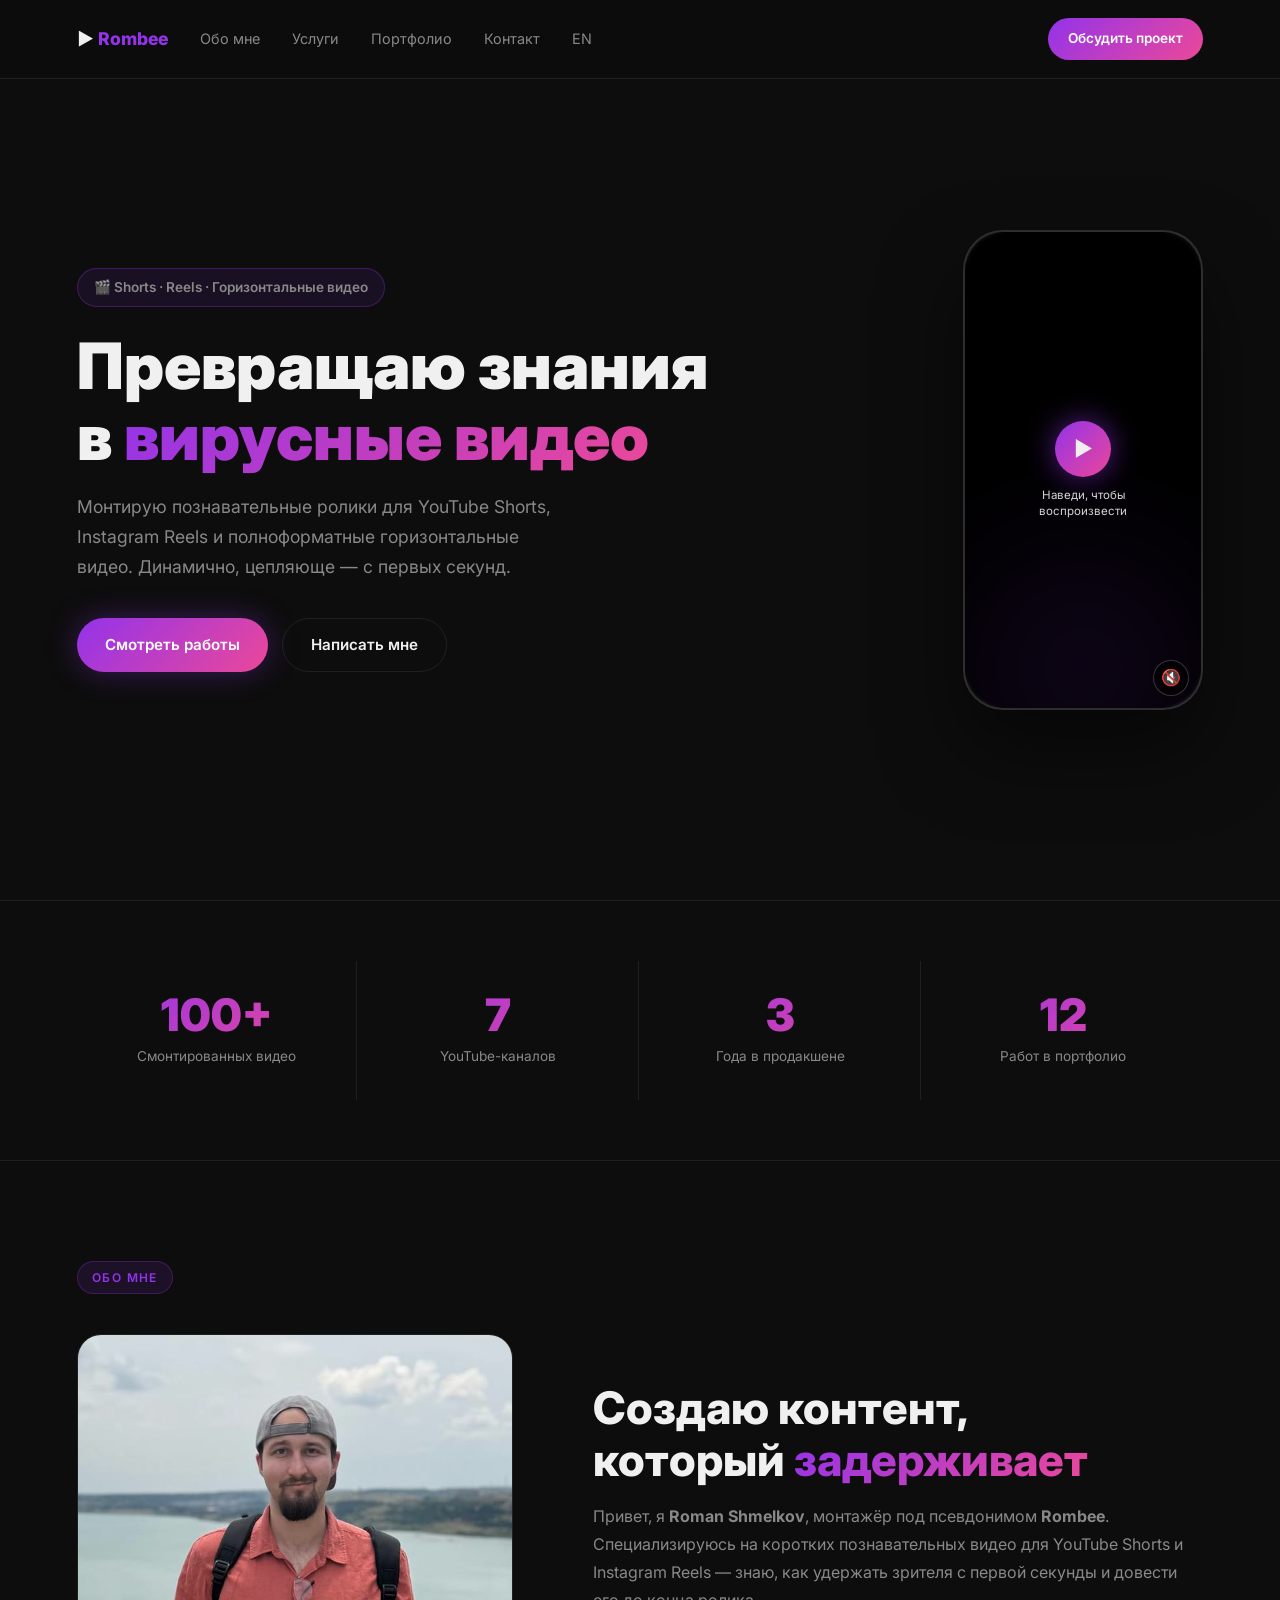
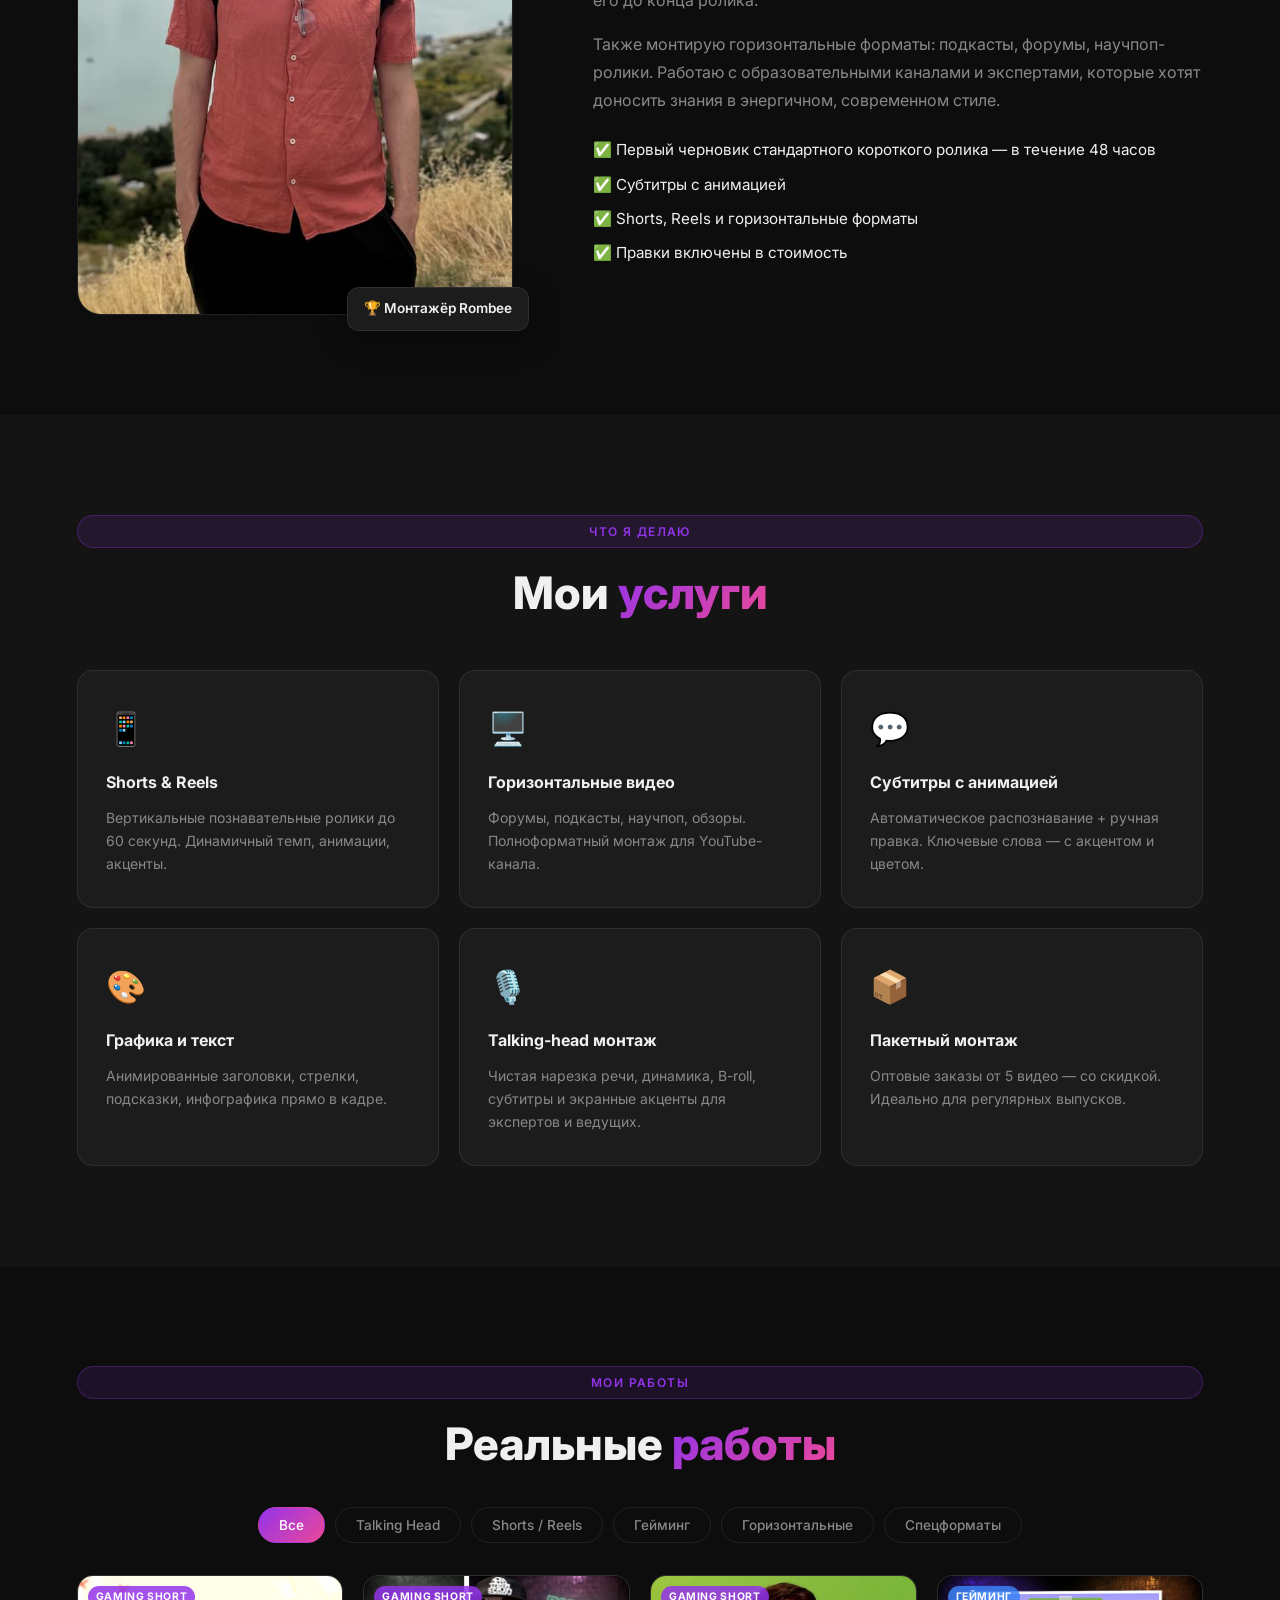
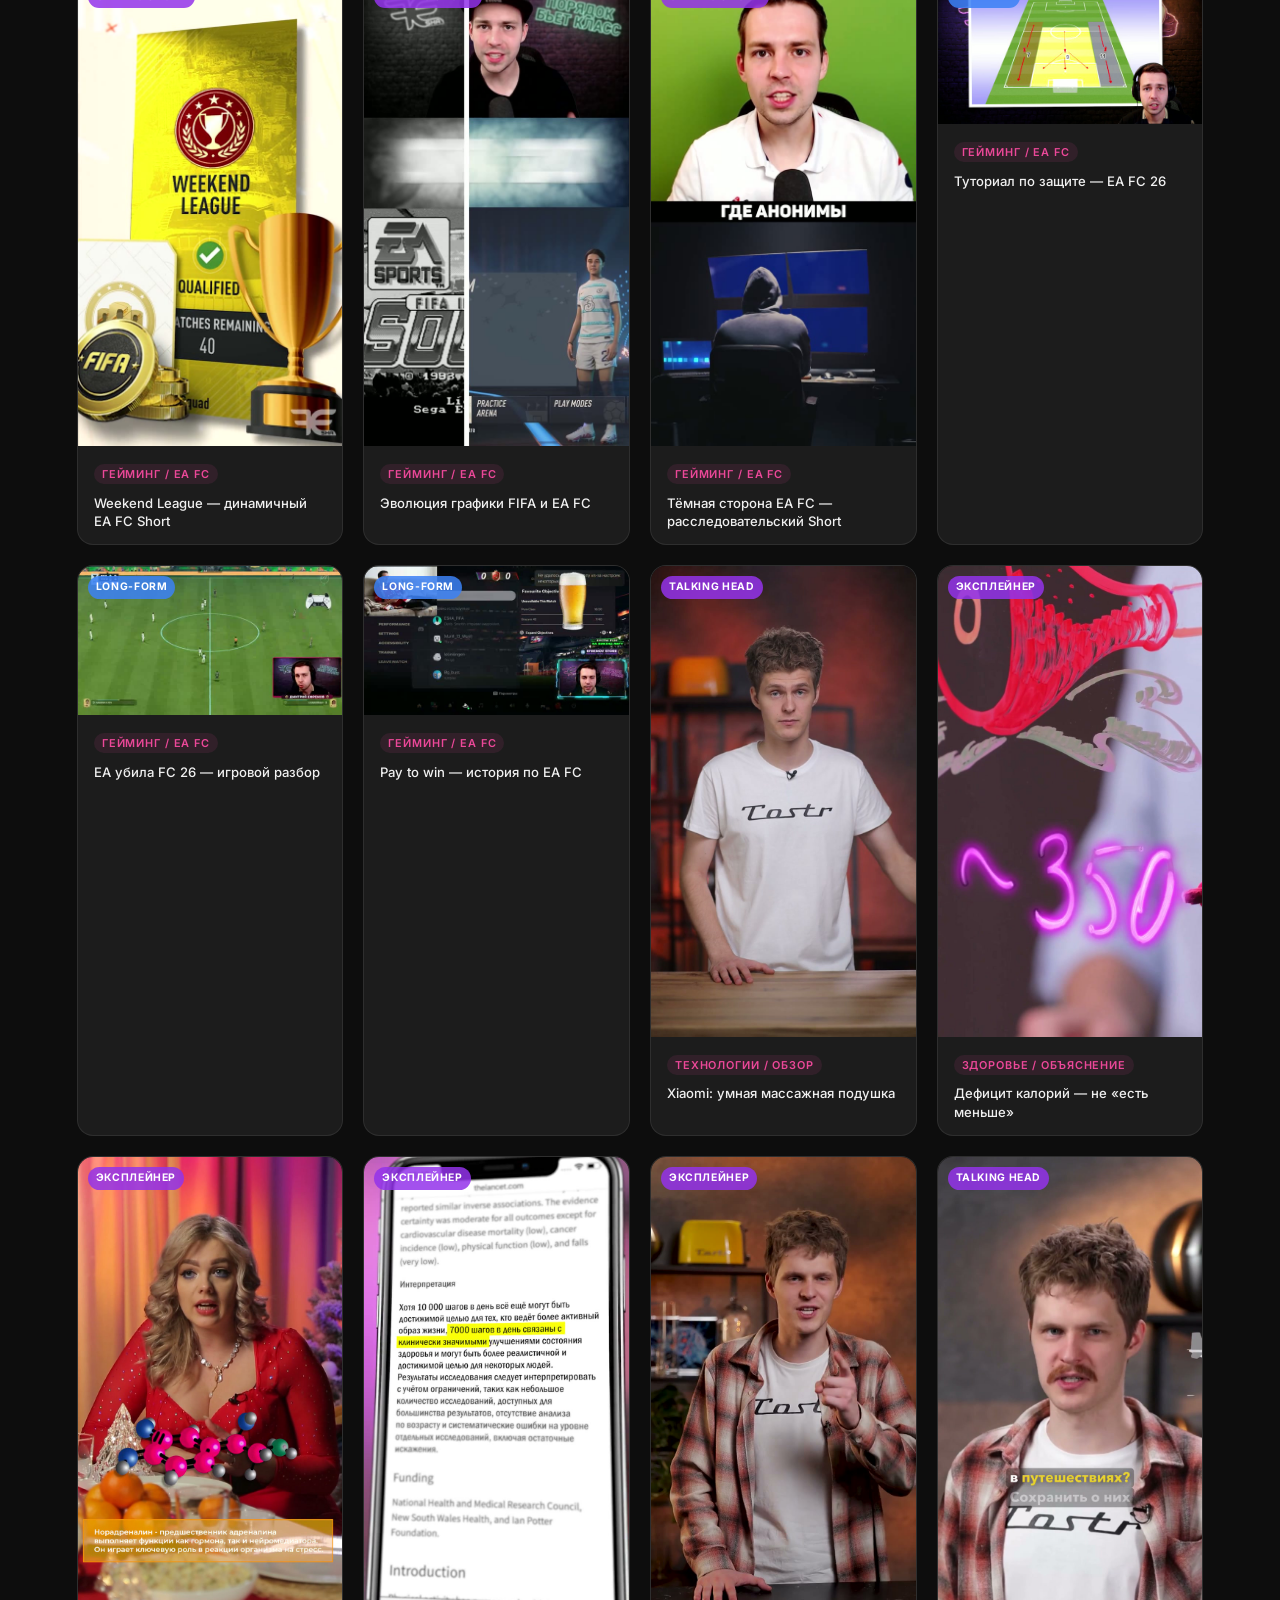
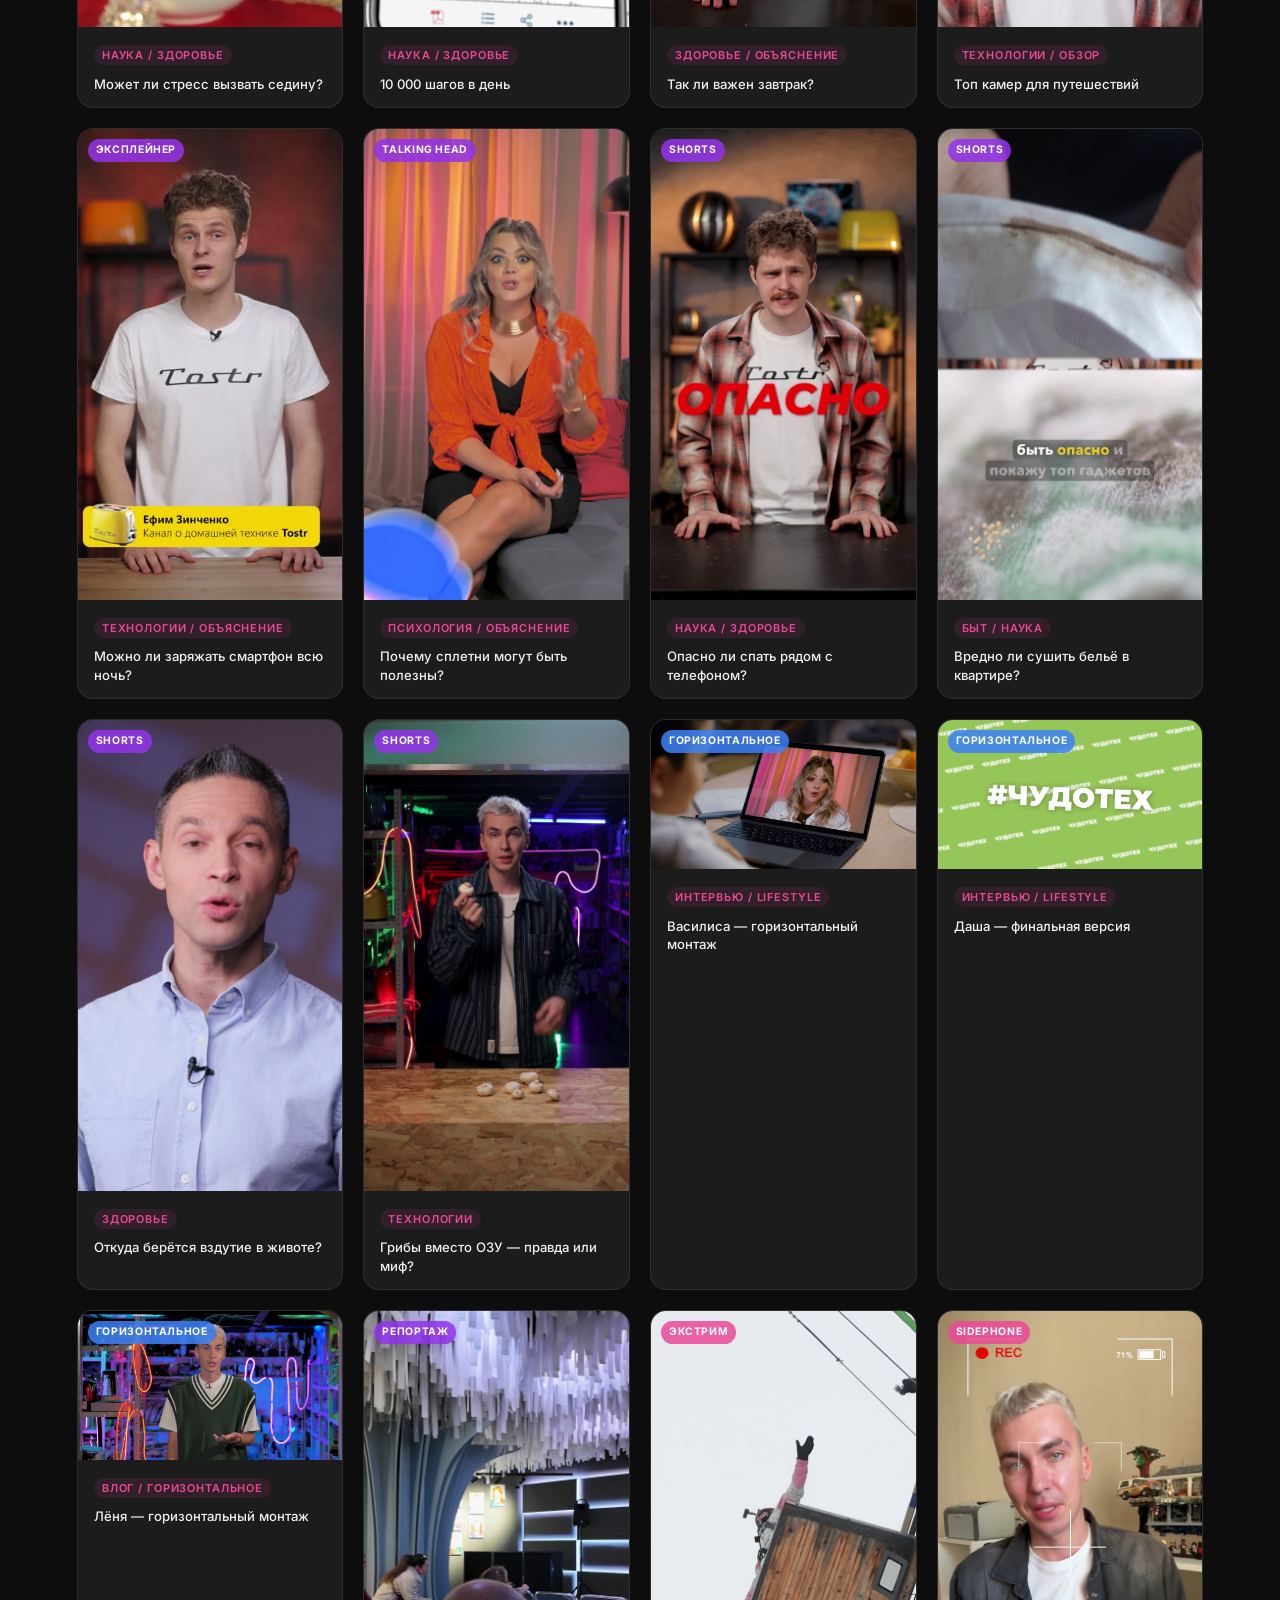
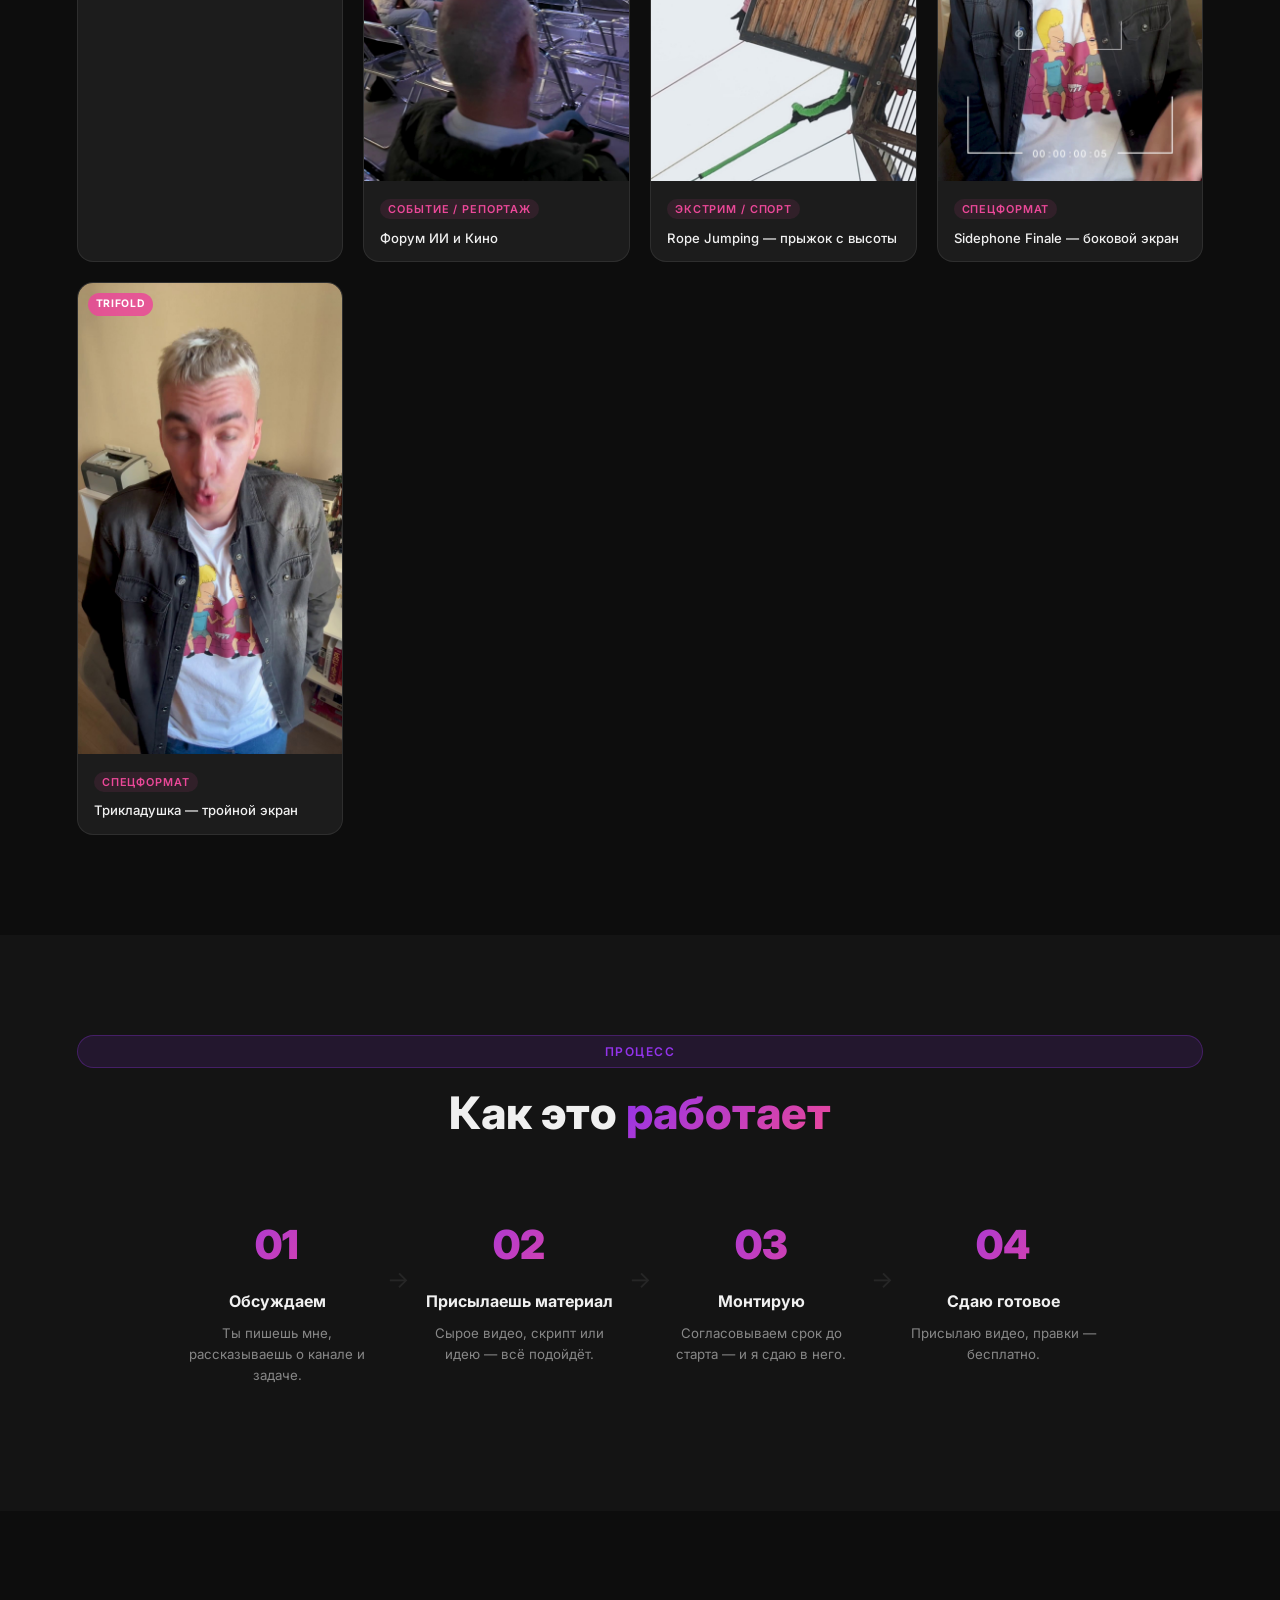
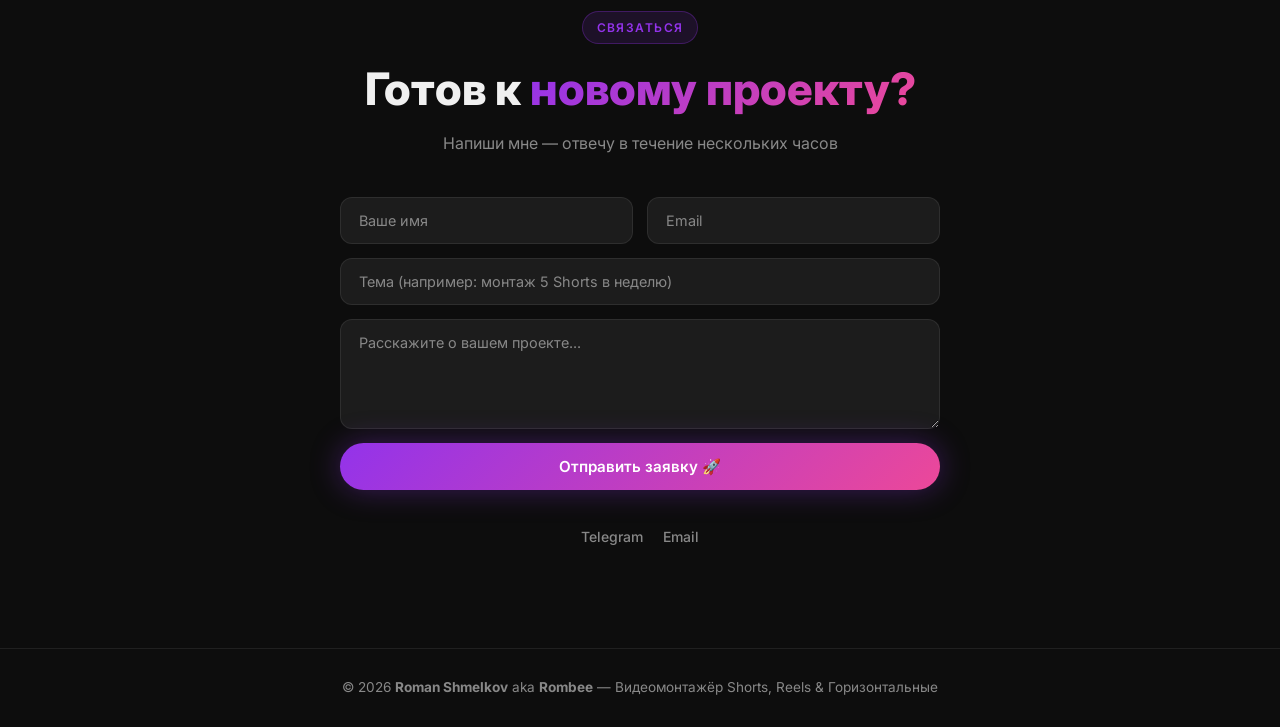
==== index.html @ 60fb90aa "Add two vertical talking-head samples: 10k steps and breakfast Co-Authored-By: Claude Opus 5 (1M con" ====
<!DOCTYPE html>
<html lang="ru">
<head>
  <meta charset="UTF-8" />
  <meta name="viewport" content="width=device-width, initial-scale=1.0" />
  <title>Rombee — Видеомонтаж Shorts, Reels & Горизонтальные</title>
  <link rel="stylesheet" href="style.css" />
  <link rel="preconnect" href="https://fonts.googleapis.com" />
  <link href="https://fonts.googleapis.com/css2?family=Inter:wght@300;400;500;600;700;800;900&display=swap" rel="stylesheet" />
</head>
<body>

  <!-- НАВИГАЦИЯ -->
  <nav class="nav">
    <div class="nav__logo">▶ <span>Rombee</span></div>
    <ul class="nav__links">
      <li><a href="#about">Обо мне</a></li>
      <li><a href="#services">Услуги</a></li>
      <li><a href="#portfolio">Портфолио</a></li>
      <li><a href="#contact">Контакт</a></li>
      <li><a href="en/">EN</a></li>
    </ul>
    <a href="#contact" class="btn btn--small">Обсудить проект</a>
    <button class="nav__burger" id="burger">☰</button>
  </nav>

  <!-- МОБИЛЬНОЕ МЕНЮ -->
  <div class="mobile-menu" id="mobileMenu">
    <button class="mobile-menu__close" id="menuClose">✕</button>
    <a href="#about" class="mobile-link">Обо мне</a>
    <a href="#services" class="mobile-link">Услуги</a>
    <a href="#portfolio" class="mobile-link">Портфолио</a>
    <a href="#contact" class="mobile-link">Контакт</a>
    <a href="en/" class="mobile-link">English version</a>
  </div>

  <!-- HERO -->
  <section class="hero" id="home">
    <div class="hero__content">
      <div class="hero__badge">🎬 Shorts · Reels · Горизонтальные видео</div>
      <h1 class="hero__title">
        Превращаю знания<br />
        в <span class="gradient-text">вирусные видео</span>
      </h1>
      <p class="hero__subtitle">
        Монтирую познавательные ролики для YouTube Shorts, Instagram Reels
        и полноформатные горизонтальные видео. Динамично, цепляюще — с первых секунд.
      </p>
      <div class="hero__buttons">
        <a href="#portfolio" class="btn btn--primary">Смотреть работы</a>
        <a href="#contact" class="btn btn--outline">Написать мне</a>
      </div>
    </div>

    <div class="hero__visual">
      <div class="phone-frame">
        <div class="phone-screen phone-screen--video">
          <video
            id="heroVideo"
            src="videos/hero.mp4"
            muted
            loop
            playsinline
            preload="metadata"
          ></video>
          <div class="video-hint" id="videoHint">
            <span>▶</span>
            <p>Наведи, чтобы<br/>воспроизвести</p>
          </div>
          <button class="sound-btn" id="soundBtn" title="Включить звук">🔇</button>
        </div>
        <div class="phone-glow"></div>
      </div>
    </div>
  </section>

  <!-- СТАТИСТИКА -->
  <section class="stats">
    <div class="stats__grid">
      <div class="stat-card fade-in">
        <div class="stat-card__number" data-target="100" data-suffix="+">0</div>
        <div class="stat-card__label">Смонтированных видео</div>
      </div>
      <div class="stat-card fade-in">
        <div class="stat-card__number" data-target="7" data-suffix="">0</div>
        <div class="stat-card__label">YouTube-каналов</div>
      </div>
      <div class="stat-card fade-in">
        <div class="stat-card__number" data-target="3" data-suffix="">0</div>
        <div class="stat-card__label">Года в продакшене</div>
      </div>
      <div class="stat-card fade-in">
        <div class="stat-card__number" data-target="12" data-suffix="">0</div>
        <div class="stat-card__label">Работ в портфолио</div>
      </div>
    </div>
  </section>

  <!-- ОБО МНЕ -->
  <section class="about" id="about">
    <div class="section__tag">Обо мне</div>
    <div class="about__grid">
      <div class="about__image-wrap fade-in">
        <img class="about__photo" src="images/roman.jpg" alt="Roman Shmelkov — Rombee" />
        <div class="about__badge-float">🏆 Монтажёр Rombee</div>
      </div>
      <div class="about__text fade-in">
        <h2 class="section__title">Создаю контент,<br />который <span class="gradient-text">задерживает</span></h2>
        <p>
          Привет, я <strong>Roman Shmelkov</strong>, монтажёр под псевдонимом <strong>Rombee</strong>.
          Специализируюсь на коротких познавательных видео для YouTube Shorts и Instagram Reels —
          знаю, как удержать зрителя с первой секунды и довести его до конца ролика.
        </p>
        <p>
          Также монтирую горизонтальные форматы: подкасты, форумы, научпоп-ролики.
          Работаю с образовательными каналами и экспертами, которые хотят доносить знания
          в энергичном, современном стиле.
        </p>
        <ul class="about__list">
          <li>✅ Первый черновик стандартного короткого ролика — в течение 48 часов</li>
          <li>✅ Субтитры с анимацией</li>
          <li>✅ Shorts, Reels и горизонтальные форматы</li>
          <li>✅ Правки включены в стоимость</li>
        </ul>
      </div>
    </div>
  </section>

  <!-- УСЛУГИ -->
  <section class="services" id="services">
    <div class="section__tag">Что я делаю</div>
    <h2 class="section__title text-center">Мои <span class="gradient-text">услуги</span></h2>
    <div class="services__grid">

      <div class="service-card fade-in">
        <div class="service-card__icon">📱</div>
        <h3>Shorts & Reels</h3>
        <p>Вертикальные познавательные ролики до 60 секунд. Динамичный темп, анимации, акценты.</p>
      </div>

      <div class="service-card fade-in">
        <div class="service-card__icon">🖥️</div>
        <h3>Горизонтальные видео</h3>
        <p>Форумы, подкасты, научпоп, обзоры. Полноформатный монтаж для YouTube-канала.</p>
      </div>

      <div class="service-card fade-in">
        <div class="service-card__icon">💬</div>
        <h3>Субтитры с анимацией</h3>
        <p>Автоматическое распознавание + ручная правка. Ключевые слова — с акцентом и цветом.</p>
      </div>

      <div class="service-card fade-in">
        <div class="service-card__icon">🎨</div>
        <h3>Графика и текст</h3>
        <p>Анимированные заголовки, стрелки, подсказки, инфографика прямо в кадре.</p>
      </div>

      <div class="service-card fade-in">
        <div class="service-card__icon">🎙️</div>
        <h3>Talking-head монтаж</h3>
        <p>Чистая нарезка речи, динамика, B-roll, субтитры и экранные акценты для экспертов и ведущих.</p>
      </div>

      <div class="service-card fade-in">
        <div class="service-card__icon">📦</div>
        <h3>Пакетный монтаж</h3>
        <p>Оптовые заказы от 5 видео — со скидкой. Идеально для регулярных выпусков.</p>
      </div>

    </div>
  </section>

  <!-- ПОРТФОЛИО -->
  <section class="portfolio" id="portfolio">
    <div class="section__tag">Мои работы</div>
    <h2 class="section__title text-center">Реальные <span class="gradient-text">работы</span></h2>

    <div class="portfolio__tabs">
      <button class="tab-btn active" data-filter="all">Все</button>
      <button class="tab-btn" data-filter="talking-head">Talking Head</button>
      <button class="tab-btn" data-filter="shorts">Shorts / Reels</button>
      <button class="tab-btn" data-filter="gaming">Гейминг</button>
      <button class="tab-btn" data-filter="horizontal">Горизонтальные</button>
      <button class="tab-btn" data-filter="special">Спецформаты</button>
    </div>

    <div class="portfolio__grid" id="portfolioGrid">

      <div class="portfolio-card fade-in" data-type="shorts gaming talking-head" data-video="videos/eafc_weekend_league.mp4">
        <div class="portfolio-card__thumb">
          <img src="thumbnails/thumb_eafc_weekend_league.jpg" alt="Weekend League в EA FC" />
          <div class="portfolio-card__overlay">
            <span class="overlay-play">▶</span>
          </div>
          <span class="card-format card-format--vertical">Gaming Short</span>
        </div>
        <div class="portfolio-card__info">
          <span class="portfolio-card__tag">Гейминг / EA FC</span>
          <p>Weekend League — динамичный EA FC Short</p>
        </div>
      </div>

      <div class="portfolio-card fade-in" data-type="shorts gaming talking-head" data-video="videos/eafc_graphics_evolution.mp4">
        <div class="portfolio-card__thumb">
          <img src="thumbnails/thumb_eafc_graphics_evolution.jpg" alt="Эволюция графики FIFA и EA FC" />
          <div class="portfolio-card__overlay">
            <span class="overlay-play">▶</span>
          </div>
          <span class="card-format card-format--vertical">Gaming Short</span>
        </div>
        <div class="portfolio-card__info">
          <span class="portfolio-card__tag">Гейминг / EA FC</span>
          <p>Эволюция графики FIFA и EA FC</p>
        </div>
      </div>

      <div class="portfolio-card fade-in" data-type="shorts gaming talking-head" data-video="videos/eafc_dark_truth.mp4">
        <div class="portfolio-card__thumb">
          <img src="thumbnails/thumb_eafc_dark_truth.jpg" alt="Тёмная сторона рынка EA FC" />
          <div class="portfolio-card__overlay">
            <span class="overlay-play">▶</span>
          </div>
          <span class="card-format card-format--vertical">Gaming Short</span>
        </div>
        <div class="portfolio-card__info">
          <span class="portfolio-card__tag">Гейминг / EA FC</span>
          <p>Тёмная сторона EA FC — расследовательский Short</p>
        </div>
      </div>

      <div class="portfolio-card fade-in" data-type="horizontal gaming talking-head" data-video="videos/eafc_tutorial.mp4">
        <div class="portfolio-card__thumb portfolio-card__thumb--wide">
          <img src="thumbnails/thumb_eafc_tutorial.jpg" alt="Туториал по защите EA FC 26" />
          <div class="portfolio-card__overlay">
            <span class="overlay-play">▶</span>
          </div>
          <span class="card-format card-format--horizontal">Гейминг</span>
        </div>
        <div class="portfolio-card__info">
          <span class="portfolio-card__tag">Гейминг / EA FC</span>
          <p>Туториал по защите — EA FC 26</p>
        </div>
      </div>

      <div class="portfolio-card fade-in" data-type="horizontal gaming talking-head" data-video="videos/eafc_fc26_killed.mp4">
        <div class="portfolio-card__thumb portfolio-card__thumb--wide">
          <img src="thumbnails/thumb_eafc_fc26_killed.jpg" alt="EA убила FC 26 — горизонтальное игровое видео" />
          <div class="portfolio-card__overlay">
            <span class="overlay-play">▶</span>
          </div>
          <span class="card-format card-format--horizontal">Long-form</span>
        </div>
        <div class="portfolio-card__info">
          <span class="portfolio-card__tag">Гейминг / EA FC</span>
          <p>EA убила FC 26 — игровой разбор</p>
        </div>
      </div>

      <div class="portfolio-card fade-in" data-type="horizontal gaming talking-head" data-video="videos/eafc_pay_to_win.mp4">
        <div class="portfolio-card__thumb portfolio-card__thumb--wide">
          <img src="thumbnails/thumb_eafc_pay_to_win.jpg" alt="Pay to win — горизонтальное видео по EA FC" />
          <div class="portfolio-card__overlay">
            <span class="overlay-play">▶</span>
          </div>
          <span class="card-format card-format--horizontal">Long-form</span>
        </div>
        <div class="portfolio-card__info">
          <span class="portfolio-card__tag">Гейминг / EA FC</span>
          <p>Pay to win — история по EA FC</p>
        </div>
      </div>

      <div class="portfolio-card fade-in" data-type="shorts talking-head" data-video="videos/xiaomi_massage_pillow.mp4">
        <div class="portfolio-card__thumb">
          <img src="thumbnails/thumb_xiaomi_massage_pillow.jpg" alt="Умная массажная подушка Xiaomi" />
          <div class="portfolio-card__overlay">
            <span class="overlay-play">▶</span>
          </div>
          <span class="card-format card-format--vertical">Talking Head</span>
        </div>
        <div class="portfolio-card__info">
          <span class="portfolio-card__tag">Технологии / Обзор</span>
          <p>Xiaomi: умная массажная подушка</p>
        </div>
      </div>

      <div class="portfolio-card fade-in" data-type="shorts talking-head" data-video="videos/calorie_deficit_explainer.mp4">
        <div class="portfolio-card__thumb">
          <img src="thumbnails/thumb_calorie_deficit_explainer.jpg" alt="Дефицит калорий — не есть меньше" />
          <div class="portfolio-card__overlay">
            <span class="overlay-play">▶</span>
          </div>
          <span class="card-format card-format--vertical">Эксплейнер</span>
        </div>
        <div class="portfolio-card__info">
          <span class="portfolio-card__tag">Здоровье / Объяснение</span>
          <p>Дефицит калорий — не «есть меньше»</p>
        </div>
      </div>

      <div class="portfolio-card fade-in" data-type="shorts talking-head" data-video="videos/stress_hair_explainer.mp4">
        <div class="portfolio-card__thumb">
          <img src="thumbnails/thumb_stress_hair_explainer.jpg" alt="Может ли стресс вызвать седину" />
          <div class="portfolio-card__overlay">
            <span class="overlay-play">▶</span>
          </div>
          <span class="card-format card-format--vertical">Эксплейнер</span>
        </div>
        <div class="portfolio-card__info">
          <span class="portfolio-card__tag">Наука / Здоровье</span>
          <p>Может ли стресс вызвать седину?</p>
        </div>
      </div>

            <div class="portfolio-card fade-in" data-type="shorts talking-head" data-video="videos/steps_10k.mp4">
        <div class="portfolio-card__thumb">
          <img src="thumbnails/thumb_steps_10k.jpg" alt="10 000 шагов в день" />
          <div class="portfolio-card__overlay">
            <span class="overlay-play">▶</span>
          </div>
          <span class="card-format card-format--vertical">Эксплейнер</span>
        </div>
        <div class="portfolio-card__info">
          <span class="portfolio-card__tag">Наука / Здоровье</span>
          <p>10 000 шагов в день</p>
        </div>
      </div>

      <div class="portfolio-card fade-in" data-type="shorts talking-head" data-video="videos/breakfast_matters.mp4">
        <div class="portfolio-card__thumb">
          <img src="thumbnails/thumb_breakfast_matters.jpg" alt="Так ли важен завтрак" />
          <div class="portfolio-card__overlay">
            <span class="overlay-play">▶</span>
          </div>
          <span class="card-format card-format--vertical">Эксплейнер</span>
        </div>
        <div class="portfolio-card__info">
          <span class="portfolio-card__tag">Здоровье / Объяснение</span>
          <p>Так ли важен завтрак?</p>
        </div>
      </div>

      <div class="portfolio-card fade-in" data-type="shorts talking-head" data-video="videos/top_cameras.mp4">
        <div class="portfolio-card__thumb">
          <img src="thumbnails/thumb_top_cameras.jpg" alt="Топ камер для путешествий" />
          <div class="portfolio-card__overlay">
            <span class="overlay-play">▶</span>
          </div>
          <span class="card-format card-format--vertical">Talking Head</span>
        </div>
        <div class="portfolio-card__info">
          <span class="portfolio-card__tag">Технологии / Обзор</span>
          <p>Топ камер для путешествий</p>
        </div>
      </div>

      <div class="portfolio-card fade-in" data-type="shorts talking-head" data-video="videos/phone_overnight_charging.mp4">
        <div class="portfolio-card__thumb">
          <img src="thumbnails/thumb_phone_overnight_charging.jpg" alt="Можно ли заряжать смартфон всю ночь" />
          <div class="portfolio-card__overlay">
            <span class="overlay-play">▶</span>
          </div>
          <span class="card-format card-format--vertical">Эксплейнер</span>
        </div>
        <div class="portfolio-card__info">
          <span class="portfolio-card__tag">Технологии / Объяснение</span>
          <p>Можно ли заряжать смартфон всю ночь?</p>
        </div>
      </div>

      <div class="portfolio-card fade-in" data-type="shorts talking-head" data-video="videos/gossip_psychology.mp4">
        <div class="portfolio-card__thumb">
          <img src="thumbnails/thumb_gossip_psychology.jpg" alt="Почему сплетни могут быть полезны" />
          <div class="portfolio-card__overlay">
            <span class="overlay-play">▶</span>
          </div>
          <span class="card-format card-format--vertical">Talking Head</span>
        </div>
        <div class="portfolio-card__info">
          <span class="portfolio-card__tag">Психология / Объяснение</span>
          <p>Почему сплетни могут быть полезны?</p>
        </div>
      </div>

      <div class="portfolio-card fade-in" data-type="shorts talking-head" data-video="videos/sleep_phone.mp4">
        <div class="portfolio-card__thumb">
          <img src="thumbnails/thumb_sleep_phone.jpg" alt="Опасно ли спать рядом с телефоном" />
          <div class="portfolio-card__overlay">
            <span class="overlay-play">▶</span>
          </div>
          <span class="card-format card-format--vertical">Shorts</span>
        </div>
        <div class="portfolio-card__info">
          <span class="portfolio-card__tag">Наука / Здоровье</span>
          <p>Опасно ли спать рядом с телефоном?</p>
        </div>
      </div>

      <div class="portfolio-card fade-in" data-type="shorts talking-head" data-video="videos/laundry.mp4">
        <div class="portfolio-card__thumb">
          <img src="thumbnails/thumb_laundry.jpg" alt="Вредно ли сушить белье в квартире" />
          <div class="portfolio-card__overlay">
            <span class="overlay-play">▶</span>
          </div>
          <span class="card-format card-format--vertical">Shorts</span>
        </div>
        <div class="portfolio-card__info">
          <span class="portfolio-card__tag">Быт / Наука</span>
          <p>Вредно ли сушить бельё в квартире?</p>
        </div>
      </div>

      <div class="portfolio-card fade-in" data-type="shorts talking-head" data-video="videos/belly.mp4">
        <div class="portfolio-card__thumb">
          <img src="thumbnails/thumb_belly.jpg" alt="Откуда берётся вздутие в животе" />
          <div class="portfolio-card__overlay">
            <span class="overlay-play">▶</span>
          </div>
          <span class="card-format card-format--vertical">Shorts</span>
        </div>
        <div class="portfolio-card__info">
          <span class="portfolio-card__tag">Здоровье</span>
          <p>Откуда берётся вздутие в животе?</p>
        </div>
      </div>

      <div class="portfolio-card fade-in" data-type="shorts talking-head" data-video="videos/mushroom_ram.mp4">
        <div class="portfolio-card__thumb">
          <img src="thumbnails/thumb_mushroom_ram.jpg" alt="Грибы вместо ОЗУ" />
          <div class="portfolio-card__overlay">
            <span class="overlay-play">▶</span>
          </div>
          <span class="card-format card-format--vertical">Shorts</span>
        </div>
        <div class="portfolio-card__info">
          <span class="portfolio-card__tag">Технологии</span>
          <p>Грибы вместо ОЗУ — правда или миф?</p>
        </div>
      </div>

      <div class="portfolio-card fade-in" data-type="horizontal talking-head" data-video="videos/vasilisa.mp4">
        <div class="portfolio-card__thumb portfolio-card__thumb--wide">
          <img src="thumbnails/thumb_vasilisa.jpg" alt="Vasilisa" />
          <div class="portfolio-card__overlay">
            <span class="overlay-play">▶</span>
          </div>
          <span class="card-format card-format--horizontal">Горизонтальное</span>
        </div>
        <div class="portfolio-card__info">
          <span class="portfolio-card__tag">Интервью / Lifestyle</span>
          <p>Василиса — горизонтальный монтаж</p>
        </div>
      </div>

      <div class="portfolio-card fade-in" data-type="horizontal talking-head" data-video="videos/dasha.mp4">
        <div class="portfolio-card__thumb portfolio-card__thumb--wide">
          <img src="thumbnails/thumb_dasha.jpg" alt="Dasha" />
          <div class="portfolio-card__overlay">
            <span class="overlay-play">▶</span>
          </div>
          <span class="card-format card-format--horizontal">Горизонтальное</span>
        </div>
        <div class="portfolio-card__info">
          <span class="portfolio-card__tag">Интервью / Lifestyle</span>
          <p>Даша — финальная версия</p>
        </div>
      </div>

      <div class="portfolio-card fade-in" data-type="horizontal" data-video="videos/lenya.mp4">
        <div class="portfolio-card__thumb portfolio-card__thumb--wide">
          <img src="thumbnails/thumb_lenya.jpg" alt="Lenya Horizontal" />
          <div class="portfolio-card__overlay">
            <span class="overlay-play">▶</span>
          </div>
          <span class="card-format card-format--horizontal">Горизонтальное</span>
        </div>
        <div class="portfolio-card__info">
          <span class="portfolio-card__tag">Влог / Горизонтальное</span>
          <p>Лёня — горизонтальный монтаж</p>
        </div>
      </div>

      <div class="portfolio-card fade-in" data-type="shorts" data-video="videos/forum_ai.mp4">
        <div class="portfolio-card__thumb">
          <img src="thumbnails/thumb_forum_ai.jpg" alt="Форум ИИ и Кино" />
          <div class="portfolio-card__overlay">
            <span class="overlay-play">▶</span>
          </div>
          <span class="card-format card-format--vertical">Репортаж</span>
        </div>
        <div class="portfolio-card__info">
          <span class="portfolio-card__tag">Событие / Репортаж</span>
          <p>Форум ИИ и Кино</p>
        </div>
      </div>

      <div class="portfolio-card fade-in" data-type="special" data-video="videos/rope.mp4">
        <div class="portfolio-card__thumb">
          <img src="thumbnails/thumb_rope.jpg" alt="Rope Jumping" />
          <div class="portfolio-card__overlay">
            <span class="overlay-play">▶</span>
          </div>
          <span class="card-format card-format--special">Экстрим</span>
        </div>
        <div class="portfolio-card__info">
          <span class="portfolio-card__tag">Экстрим / Спорт</span>
          <p>Rope Jumping — прыжок с высоты</p>
        </div>
      </div>

      <div class="portfolio-card fade-in" data-type="special" data-video="videos/sidephone.mp4">
        <div class="portfolio-card__thumb">
          <img src="thumbnails/thumb_sidephone.jpg" alt="Sidephone Finale" />
          <div class="portfolio-card__overlay">
            <span class="overlay-play">▶</span>
          </div>
          <span class="card-format card-format--special">Sidephone</span>
        </div>
        <div class="portfolio-card__info">
          <span class="portfolio-card__tag">Спецформат</span>
          <p>Sidephone Finale — боковой экран</p>
        </div>
      </div>

      <div class="portfolio-card fade-in" data-type="special" data-video="videos/trifold.mp4">
        <div class="portfolio-card__thumb">
          <img src="thumbnails/thumb_trifold.jpg" alt="Трикладушка" />
          <div class="portfolio-card__overlay">
            <span class="overlay-play">▶</span>
          </div>
          <span class="card-format card-format--special">Trifold</span>
        </div>
        <div class="portfolio-card__info">
          <span class="portfolio-card__tag">Спецформат</span>
          <p>Трикладушка — тройной экран</p>
        </div>
      </div>

    </div>
  </section>

  <!-- КАК МЫ РАБОТАЕМ -->
  <section class="process">
    <div class="section__tag">Процесс</div>
    <h2 class="section__title text-center">Как это <span class="gradient-text">работает</span></h2>
    <div class="process__steps">
      <div class="process__step fade-in">
        <div class="process__step-num">01</div>
        <h3>Обсуждаем</h3>
        <p>Ты пишешь мне, рассказываешь о канале и задаче.</p>
      </div>
      <div class="process__arrow">→</div>
      <div class="process__step fade-in">
        <div class="process__step-num">02</div>
        <h3>Присылаешь материал</h3>
        <p>Сырое видео, скрипт или идею — всё подойдёт.</p>
      </div>
      <div class="process__arrow">→</div>
      <div class="process__step fade-in">
        <div class="process__step-num">03</div>
        <h3>Монтирую</h3>
        <p>Согласовываем срок до старта — и я сдаю в него.</p>
      </div>
      <div class="process__arrow">→</div>
      <div class="process__step fade-in">
        <div class="process__step-num">04</div>
        <h3>Сдаю готовое</h3>
        <p>Присылаю видео, правки — бесплатно.</p>
      </div>
    </div>
  </section>

  <!-- КОНТАКТ -->
  <section class="contact" id="contact">
    <div class="contact__inner fade-in">
      <div class="section__tag">Связаться</div>
      <h2 class="section__title text-center">Готов к <span class="gradient-text">новому проекту?</span></h2>
      <p class="contact__sub">Напиши мне — отвечу в течение нескольких часов</p>

      <form class="contact__form" id="contactForm">
        <div class="form__row">
          <input type="text" placeholder="Ваше имя" class="form__input" required />
          <input type="email" placeholder="Email" class="form__input" required />
        </div>
        <input type="text" placeholder="Тема (например: монтаж 5 Shorts в неделю)" class="form__input" />
        <textarea placeholder="Расскажите о вашем проекте..." class="form__textarea" rows="4"></textarea>
        <button type="submit" class="btn btn--primary btn--full">Отправить заявку 🚀</button>
      </form>

      <div class="contact__socials">
        <a href="https://t.me/romansh21" class="social-link" target="_blank" rel="noopener">Telegram</a>
        <a href="mailto:rombeeeeee@gmail.com" class="social-link">Email</a>
      </div>
    </div>
  </section>

  <!-- ФУТЕР -->
  <footer class="footer">
    <p>© 2026 <strong>Roman Shmelkov</strong> aka <strong>Rombee</strong> — Видеомонтажёр Shorts, Reels & Горизонтальные</p>
  </footer>

  <!-- ЛАЙТБОКС -->
  <div class="lightbox" id="lightbox">
    <button class="lightbox__close" id="lightboxClose">✕</button>
    <div class="lightbox__backdrop" id="lightboxBackdrop"></div>
    <div class="lightbox__content" id="lightboxContent">
      <video
        class="lightbox__video"
        id="lightboxVideo"
        controls
        playsinline
        preload="metadata"
      ></video>
      <div class="lightbox__meta">
        <span class="lightbox__tag" id="lightboxTag"></span>
        <p class="lightbox__title" id="lightboxTitle"></p>
      </div>
    </div>
  </div>

  <script src="script.js"></script>
</body>
</html>
---- style.css ----
/* ===== ПЕРЕМЕННЫЕ ===== */
:root {
  --bg: #0d0d0d;
  --bg-2: #141414;
  --bg-3: #1c1c1c;
  --border: rgba(255, 255, 255, 0.08);
  --text: #f0f0f0;
  --text-muted: #888;
  --accent-1: #9333ea;
  --accent-2: #ec4899;
  --gradient: linear-gradient(135deg, var(--accent-1), var(--accent-2));
  --radius: 16px;
  --font: 'Inter', system-ui, sans-serif;
}

/* ===== СБРОС ===== */
*, *::before, *::after { box-sizing: border-box; margin: 0; padding: 0; }
html { scroll-behavior: smooth; }
body {
  font-family: var(--font);
  background: var(--bg);
  color: var(--text);
  line-height: 1.6;
  overflow-x: hidden;
}
a { text-decoration: none; color: inherit; }
ul { list-style: none; }
img { max-width: 100%; }

/* ===== УТИЛИТЫ ===== */
.gradient-text {
  background: var(--gradient);
  -webkit-background-clip: text;
  -webkit-text-fill-color: transparent;
  background-clip: text;
}
.text-center { text-align: center; }
.section__tag {
  display: inline-block;
  font-size: 0.75rem;
  font-weight: 600;
  letter-spacing: 0.12em;
  text-transform: uppercase;
  color: var(--accent-1);
  background: rgba(147, 51, 234, 0.12);
  border: 1px solid rgba(147, 51, 234, 0.3);
  padding: 6px 14px;
  border-radius: 100px;
  margin-bottom: 20px;
}
.section__title {
  font-size: clamp(1.8rem, 4vw, 2.8rem);
  font-weight: 800;
  line-height: 1.15;
  margin-bottom: 1rem;
}

/* ===== КНОПКИ ===== */
.btn {
  display: inline-flex;
  align-items: center;
  gap: 8px;
  padding: 14px 28px;
  border-radius: 100px;
  font-weight: 600;
  font-size: 0.95rem;
  cursor: pointer;
  border: none;
  transition: all 0.25s ease;
  font-family: var(--font);
}
.btn--primary {
  background: var(--gradient);
  color: #fff;
  box-shadow: 0 0 30px rgba(147, 51, 234, 0.35);
}
.btn--primary:hover {
  transform: translateY(-2px);
  box-shadow: 0 0 45px rgba(147, 51, 234, 0.55);
}
.btn--outline {
  background: transparent;
  color: var(--text);
  border: 1px solid var(--border);
}
.btn--outline:hover {
  border-color: var(--accent-1);
  color: var(--accent-1);
}
.btn--small {
  padding: 10px 20px;
  font-size: 0.85rem;
  background: var(--gradient);
  color: #fff;
  border-radius: 100px;
}
.btn--full { width: 100%; justify-content: center; }

/* ===== НАВИГАЦИЯ ===== */
.nav {
  position: fixed;
  top: 0; left: 0; right: 0;
  z-index: 100;
  display: flex;
  align-items: center;
  gap: 2rem;
  padding: 18px 6%;
  background: rgba(13, 13, 13, 0.85);
  backdrop-filter: blur(20px);
  border-bottom: 1px solid var(--border);
}
.nav__logo {
  font-size: 1.1rem;
  font-weight: 800;
  white-space: nowrap;
}
.nav__logo span { color: var(--accent-1); }
.nav__links {
  display: flex;
  gap: 2rem;
  margin-right: auto;
}
.nav__links a {
  font-size: 0.9rem;
  color: var(--text-muted);
  transition: color 0.2s;
}
.nav__links a:hover { color: var(--text); }
.nav__burger {
  display: none;
  background: none;
  border: none;
  color: var(--text);
  font-size: 1.4rem;
  cursor: pointer;
  margin-left: auto;
}

/* ===== МОБИЛЬНОЕ МЕНЮ ===== */
.mobile-menu {
  display: none;
  position: fixed;
  inset: 0;
  z-index: 200;
  background: var(--bg);
  flex-direction: column;
  align-items: center;
  justify-content: center;
  gap: 2rem;
}
.mobile-menu.open { display: flex; }
.mobile-menu__close {
  position: absolute;
  top: 24px; right: 6%;
  background: none;
  border: none;
  color: var(--text);
  font-size: 1.5rem;
  cursor: pointer;
}
.mobile-link {
  font-size: 1.5rem;
  font-weight: 700;
  color: var(--text);
  transition: color 0.2s;
}
.mobile-link:hover { color: var(--accent-1); }

/* ===== HERO ===== */
.hero {
  min-height: 100vh;
  display: flex;
  align-items: center;
  gap: 4rem;
  padding: 120px 6% 80px;
}
.hero__content { flex: 1; }
.hero__badge {
  display: inline-block;
  font-size: 0.85rem;
  font-weight: 600;
  padding: 8px 16px;
  border-radius: 100px;
  background: rgba(147, 51, 234, 0.1);
  border: 1px solid rgba(147, 51, 234, 0.3);
  margin-bottom: 24px;
  color: var(--text-muted);
}
.hero__title {
  font-size: clamp(2.2rem, 5.5vw, 4rem);
  font-weight: 900;
  line-height: 1.1;
  margin-bottom: 20px;
}
.hero__subtitle {
  font-size: 1.1rem;
  color: var(--text-muted);
  max-width: 500px;
  margin-bottom: 36px;
  line-height: 1.7;
}
.hero__buttons { display: flex; gap: 14px; flex-wrap: wrap; }

/* ===== ТЕЛЕФОН (HERO VISUAL) ===== */
.hero__visual { flex-shrink: 0; }
.phone-frame {
  position: relative;
  width: 240px;
  height: 480px;
  background: var(--bg-3);
  border-radius: 40px;
  border: 2px solid var(--border);
  overflow: hidden;
  box-shadow: 0 40px 80px rgba(0,0,0,0.5);
}
.phone-screen {
  height: 100%;
  position: relative;
  overflow: hidden;
  border-radius: inherit;
}
.phone-screen--video {
  background: #000;
  cursor: pointer;
}
.phone-screen--video video {
  width: 100%;
  height: 100%;
  object-fit: cover;
  display: block;
}
.video-hint {
  position: absolute;
  inset: 0;
  display: flex;
  flex-direction: column;
  align-items: center;
  justify-content: center;
  gap: 10px;
  background: rgba(0,0,0,0.45);
  backdrop-filter: blur(2px);
  transition: opacity 0.3s;
  pointer-events: none;
}
.video-hint span {
  width: 56px; height: 56px;
  background: var(--gradient);
  border-radius: 50%;
  display: flex;
  align-items: center;
  justify-content: center;
  font-size: 1.3rem;
  box-shadow: 0 0 30px rgba(147,51,234,0.6);
  animation: pulse 2s infinite;
}
.video-hint p {
  font-size: 0.72rem;
  color: rgba(255,255,255,0.85);
  text-align: center;
  line-height: 1.4;
}
.video-hint.hidden { opacity: 0; }

.sound-btn {
  position: absolute;
  bottom: 12px; right: 12px;
  z-index: 10;
  background: rgba(0,0,0,0.55);
  border: 1px solid rgba(255,255,255,0.2);
  color: #fff;
  width: 36px; height: 36px;
  border-radius: 50%;
  font-size: 1rem;
  cursor: pointer;
  display: flex;
  align-items: center;
  justify-content: center;
  transition: background 0.2s;
  line-height: 1;
}
.sound-btn:hover { background: rgba(0,0,0,0.8); }
@keyframes pulse {
  0%, 100% { box-shadow: 0 0 20px rgba(147, 51, 234, 0.4); }
  50% { box-shadow: 0 0 40px rgba(147, 51, 234, 0.8); }
}
.phone-glow {
  position: absolute;
  bottom: -60px;
  left: 50%;
  transform: translateX(-50%);
  width: 200px;
  height: 200px;
  background: var(--accent-1);
  border-radius: 50%;
  filter: blur(80px);
  opacity: 0.15;
  pointer-events: none;
}

/* ===== СТАТИСТИКА ===== */
.stats {
  padding: 60px 6%;
  border-top: 1px solid var(--border);
  border-bottom: 1px solid var(--border);
}
.stats__grid {
  display: grid;
  grid-template-columns: repeat(4, 1fr);
  gap: 2px;
}
.stat-card {
  text-align: center;
  padding: 32px 20px;
  border-right: 1px solid var(--border);
}
.stat-card:last-child { border-right: none; }
.stat-card__number {
  font-size: 2.8rem;
  font-weight: 900;
  background: var(--gradient);
  -webkit-background-clip: text;
  -webkit-text-fill-color: transparent;
  background-clip: text;
  line-height: 1;
  margin-bottom: 8px;
}
.stat-card__label {
  font-size: 0.85rem;
  color: var(--text-muted);
}

/* ===== ОБО МНЕ ===== */
.about {
  padding: 100px 6%;
}
.about__grid {
  display: grid;
  grid-template-columns: 1fr 1.4fr;
  gap: 5rem;
  align-items: center;
  margin-top: 20px;
}
.about__image-wrap { position: relative; }
.about__photo-placeholder {
  width: 100%;
  aspect-ratio: 3/4;
  background: var(--bg-3);
  border-radius: 24px;
  border: 1px solid var(--border);
  display: flex;
  align-items: center;
  justify-content: center;
  color: var(--text-muted);
  font-size: 0.9rem;
}
.about__photo {
  width: 100%;
  aspect-ratio: 3/4;
  object-fit: cover;
  border-radius: 24px;
  border: 1px solid var(--border);
  display: block;
}
.about__badge-float {
  position: absolute;
  bottom: -16px;
  right: -16px;
  background: var(--bg-3);
  border: 1px solid var(--border);
  padding: 10px 16px;
  border-radius: 12px;
  font-size: 0.85rem;
  font-weight: 600;
  white-space: nowrap;
  box-shadow: 0 8px 30px rgba(0,0,0,0.4);
}
.about__text p {
  color: var(--text-muted);
  margin-bottom: 16px;
  line-height: 1.75;
}
.about__list {
  margin-top: 24px;
  display: flex;
  flex-direction: column;
  gap: 10px;
}
.about__list li { font-size: 0.95rem; }

/* ===== УСЛУГИ ===== */
.services {
  padding: 100px 6%;
  background: var(--bg-2);
  text-align: center;
}
.services > .section__tag { display: block; text-align: center; }
.services__grid {
  display: grid;
  grid-template-columns: repeat(3, 1fr);
  gap: 20px;
  margin-top: 50px;
  text-align: left;
}
.service-card {
  background: var(--bg-3);
  border: 1px solid var(--border);
  border-radius: var(--radius);
  padding: 32px 28px;
  transition: border-color 0.25s, transform 0.25s;
}
.service-card:hover {
  border-color: var(--accent-1);
  transform: translateY(-4px);
}
.service-card__icon {
  font-size: 2rem;
  margin-bottom: 16px;
}
.service-card h3 {
  font-size: 1rem;
  font-weight: 700;
  margin-bottom: 10px;
}
.service-card p {
  font-size: 0.875rem;
  color: var(--text-muted);
  line-height: 1.65;
}

/* ===== ПОРТФОЛИО ===== */
.portfolio {
  padding: 100px 6%;
}
.portfolio > .section__tag { display: block; text-align: center; }

.portfolio__tabs {
  display: flex;
  justify-content: center;
  gap: 10px;
  margin: 36px 0 0;
  flex-wrap: wrap;
}
.tab-btn {
  padding: 9px 20px;
  border-radius: 100px;
  border: 1px solid var(--border);
  background: transparent;
  color: var(--text-muted);
  font-family: var(--font);
  font-size: 0.85rem;
  font-weight: 500;
  cursor: pointer;
  transition: all 0.2s;
}
.tab-btn:hover { border-color: var(--accent-1); color: var(--text); }
.tab-btn.active {
  background: var(--gradient);
  border-color: transparent;
  color: #fff;
}

.portfolio__grid {
  display: grid;
  grid-template-columns: repeat(4, 1fr);
  gap: 20px;
  margin-top: 32px;
}
.portfolio-card {
  background: var(--bg-3);
  border: 1px solid var(--border);
  border-radius: var(--radius);
  overflow: hidden;
  cursor: pointer;
  transition: transform 0.25s, border-color 0.25s;
}
.portfolio-card:hover { transform: translateY(-6px); border-color: var(--accent-2); }
.portfolio-card.hidden { display: none; }

.portfolio-card__thumb {
  aspect-ratio: 9/16;
  position: relative;
  overflow: hidden;
  background: var(--bg-2);
}
.portfolio-card__thumb img {
  width: 100%;
  height: 100%;
  object-fit: cover;
  display: block;
  transition: transform 0.4s ease;
}
.portfolio-card:hover .portfolio-card__thumb img { transform: scale(1.05); }

.portfolio-card__overlay {
  position: absolute;
  inset: 0;
  background: rgba(0,0,0,0.45);
  display: flex;
  align-items: center;
  justify-content: center;
  opacity: 0;
  transition: opacity 0.2s;
}
.portfolio-card:hover .portfolio-card__overlay { opacity: 1; }
.overlay-play {
  width: 52px; height: 52px;
  background: var(--gradient);
  border-radius: 50%;
  display: flex;
  align-items: center;
  justify-content: center;
  font-size: 1.1rem;
}

.portfolio-card__thumb--wide {
  aspect-ratio: 16/9;
}

.card-format {
  position: absolute;
  top: 10px; left: 10px;
  font-size: 0.65rem;
  font-weight: 700;
  text-transform: uppercase;
  letter-spacing: 0.06em;
  padding: 3px 8px;
  border-radius: 100px;
}
.card-format--vertical   { background: rgba(147,51,234,0.85); color: #fff; }
.card-format--horizontal { background: rgba(59,130,246,0.85); color: #fff; }
.card-format--special    { background: rgba(236,72,153,0.85);  color: #fff; }

.portfolio-card__info { padding: 14px 16px; }
.portfolio-card__tag {
  font-size: 0.68rem;
  font-weight: 600;
  text-transform: uppercase;
  letter-spacing: 0.08em;
  color: var(--accent-2);
  background: rgba(236, 72, 153, 0.1);
  padding: 3px 8px;
  border-radius: 100px;
}
.portfolio-card__info p {
  margin: 8px 0 0;
  font-size: 0.82rem;
  font-weight: 500;
  line-height: 1.4;
}

/* ===== ПРОЦЕСС ===== */
.process {
  padding: 100px 6%;
  background: var(--bg-2);
}
.process > .section__tag { display: block; text-align: center; }
.process__steps {
  display: flex;
  align-items: flex-start;
  gap: 0;
  margin-top: 50px;
  justify-content: center;
}
.process__step {
  flex: 1;
  max-width: 220px;
  text-align: center;
  padding: 24px 16px;
}
.process__step-num {
  font-size: 2.5rem;
  font-weight: 900;
  background: var(--gradient);
  -webkit-background-clip: text;
  -webkit-text-fill-color: transparent;
  background-clip: text;
  margin-bottom: 12px;
}
.process__step h3 {
  font-size: 1rem;
  font-weight: 700;
  margin-bottom: 8px;
}
.process__step p {
  font-size: 0.83rem;
  color: var(--text-muted);
  line-height: 1.6;
}
.process__arrow {
  font-size: 1.5rem;
  color: var(--border);
  align-self: center;
  padding-bottom: 40px;
}

/* ===== КОНТАКТ ===== */
.contact {
  padding: 100px 6%;
}
.contact__inner {
  max-width: 600px;
  margin: 0 auto;
  text-align: center;
}
.contact__inner .section__tag { display: inline-block; }
.contact__sub {
  color: var(--text-muted);
  margin-bottom: 40px;
}
.contact__form {
  display: flex;
  flex-direction: column;
  gap: 14px;
  text-align: left;
}
.form__row {
  display: grid;
  grid-template-columns: 1fr 1fr;
  gap: 14px;
}
.form__input, .form__textarea {
  width: 100%;
  padding: 14px 18px;
  background: var(--bg-3);
  border: 1px solid var(--border);
  border-radius: 12px;
  color: var(--text);
  font-family: var(--font);
  font-size: 0.9rem;
  outline: none;
  transition: border-color 0.2s;
}
.form__input:focus, .form__textarea:focus {
  border-color: var(--accent-1);
}
.form__input::placeholder, .form__textarea::placeholder {
  color: var(--text-muted);
}
.form__textarea { resize: vertical; min-height: 110px; }
.contact__socials {
  display: flex;
  justify-content: center;
  gap: 20px;
  margin-top: 36px;
}
.social-link {
  font-size: 0.875rem;
  color: var(--text-muted);
  transition: color 0.2s;
  font-weight: 500;
}
.social-link:hover { color: var(--accent-1); }

/* ===== ФУТЕР ===== */
.footer {
  padding: 28px 6%;
  border-top: 1px solid var(--border);
  text-align: center;
  font-size: 0.85rem;
  color: var(--text-muted);
}

/* ===== ЛАЙТБОКС ===== */
.lightbox {
  display: none;
  position: fixed;
  inset: 0;
  z-index: 500;
  align-items: center;
  justify-content: center;
}
.lightbox.open { display: flex; }

.lightbox__backdrop {
  position: absolute;
  inset: 0;
  background: rgba(0, 0, 0, 0.88);
  backdrop-filter: blur(8px);
  animation: fadeIn 0.2s ease;
}
.lightbox__close {
  position: absolute;
  top: 20px; right: 24px;
  z-index: 10;
  background: rgba(255,255,255,0.1);
  border: 1px solid rgba(255,255,255,0.15);
  color: #fff;
  width: 42px; height: 42px;
  border-radius: 50%;
  font-size: 1rem;
  cursor: pointer;
  display: flex;
  align-items: center;
  justify-content: center;
  transition: background 0.2s;
}
.lightbox__close:hover { background: rgba(255,255,255,0.2); }

.lightbox__content {
  position: relative;
  z-index: 10;
  width: auto;
  max-width: 90vw;
  max-height: 90vh;
  animation: scaleIn 0.25s ease;
}
.lightbox__video {
  width: 100%;
  border-radius: 18px;
  display: block;
  box-shadow: 0 30px 80px rgba(0,0,0,0.6);
  max-height: 80vh;
  background: #000;
}
.lightbox__meta {
  padding: 14px 4px 0;
  display: flex;
  flex-direction: column;
  gap: 6px;
}
.lightbox__tag {
  font-size: 0.72rem;
  font-weight: 600;
  text-transform: uppercase;
  letter-spacing: 0.08em;
  color: var(--accent-2);
  background: rgba(236,72,153,0.12);
  padding: 3px 10px;
  border-radius: 100px;
  align-self: flex-start;
}
.lightbox__title {
  font-size: 1rem;
  font-weight: 600;
  color: var(--text);
}

@keyframes fadeIn  { from { opacity: 0; } to { opacity: 1; } }
@keyframes scaleIn { from { opacity: 0; transform: scale(0.92); } to { opacity: 1; transform: scale(1); } }

/* ===== АНИМАЦИИ ===== */
.fade-in {
  opacity: 0;
  transform: translateY(30px);
  transition: opacity 0.6s ease, transform 0.6s ease;
}
.fade-in.visible {
  opacity: 1;
  transform: translateY(0);
}

/* ===== АДАПТИВ ===== */
@media (max-width: 1024px) {
  .services__grid { grid-template-columns: repeat(2, 1fr); }
  .portfolio__grid { grid-template-columns: repeat(2, 1fr); }
  .stats__grid { grid-template-columns: repeat(2, 1fr); }
  .stat-card:nth-child(2) { border-right: none; }
  .stat-card:nth-child(3) { border-top: 1px solid var(--border); border-right: 1px solid var(--border); }
}

@media (max-width: 768px) {
  .nav__links { display: none; }
  .nav > .btn--small { display: none; }
  .nav__burger { display: block; }

  .hero { flex-direction: column; text-align: center; padding-top: 100px; }
  .hero__subtitle { margin: 0 auto 36px; }
  .hero__buttons { justify-content: center; }
  .hero__visual { order: -1; }
  .phone-frame { width: 180px; height: 360px; }

  .about__grid { grid-template-columns: 1fr; gap: 3rem; }
  .about__photo-placeholder { aspect-ratio: 1; max-width: 300px; margin: 0 auto; }
  .about__photo { aspect-ratio: 1; max-width: 300px; margin: 0 auto; }

  .services__grid { grid-template-columns: 1fr; }
  .portfolio__grid { grid-template-columns: repeat(2, 1fr); }
  .portfolio__tabs { gap: 8px; }

  .process__steps { flex-direction: column; align-items: center; }
  .process__arrow { transform: rotate(90deg); padding: 0; margin: -8px 0; }

  .form__row { grid-template-columns: 1fr; }
  .stats__grid { grid-template-columns: repeat(2, 1fr); }
}
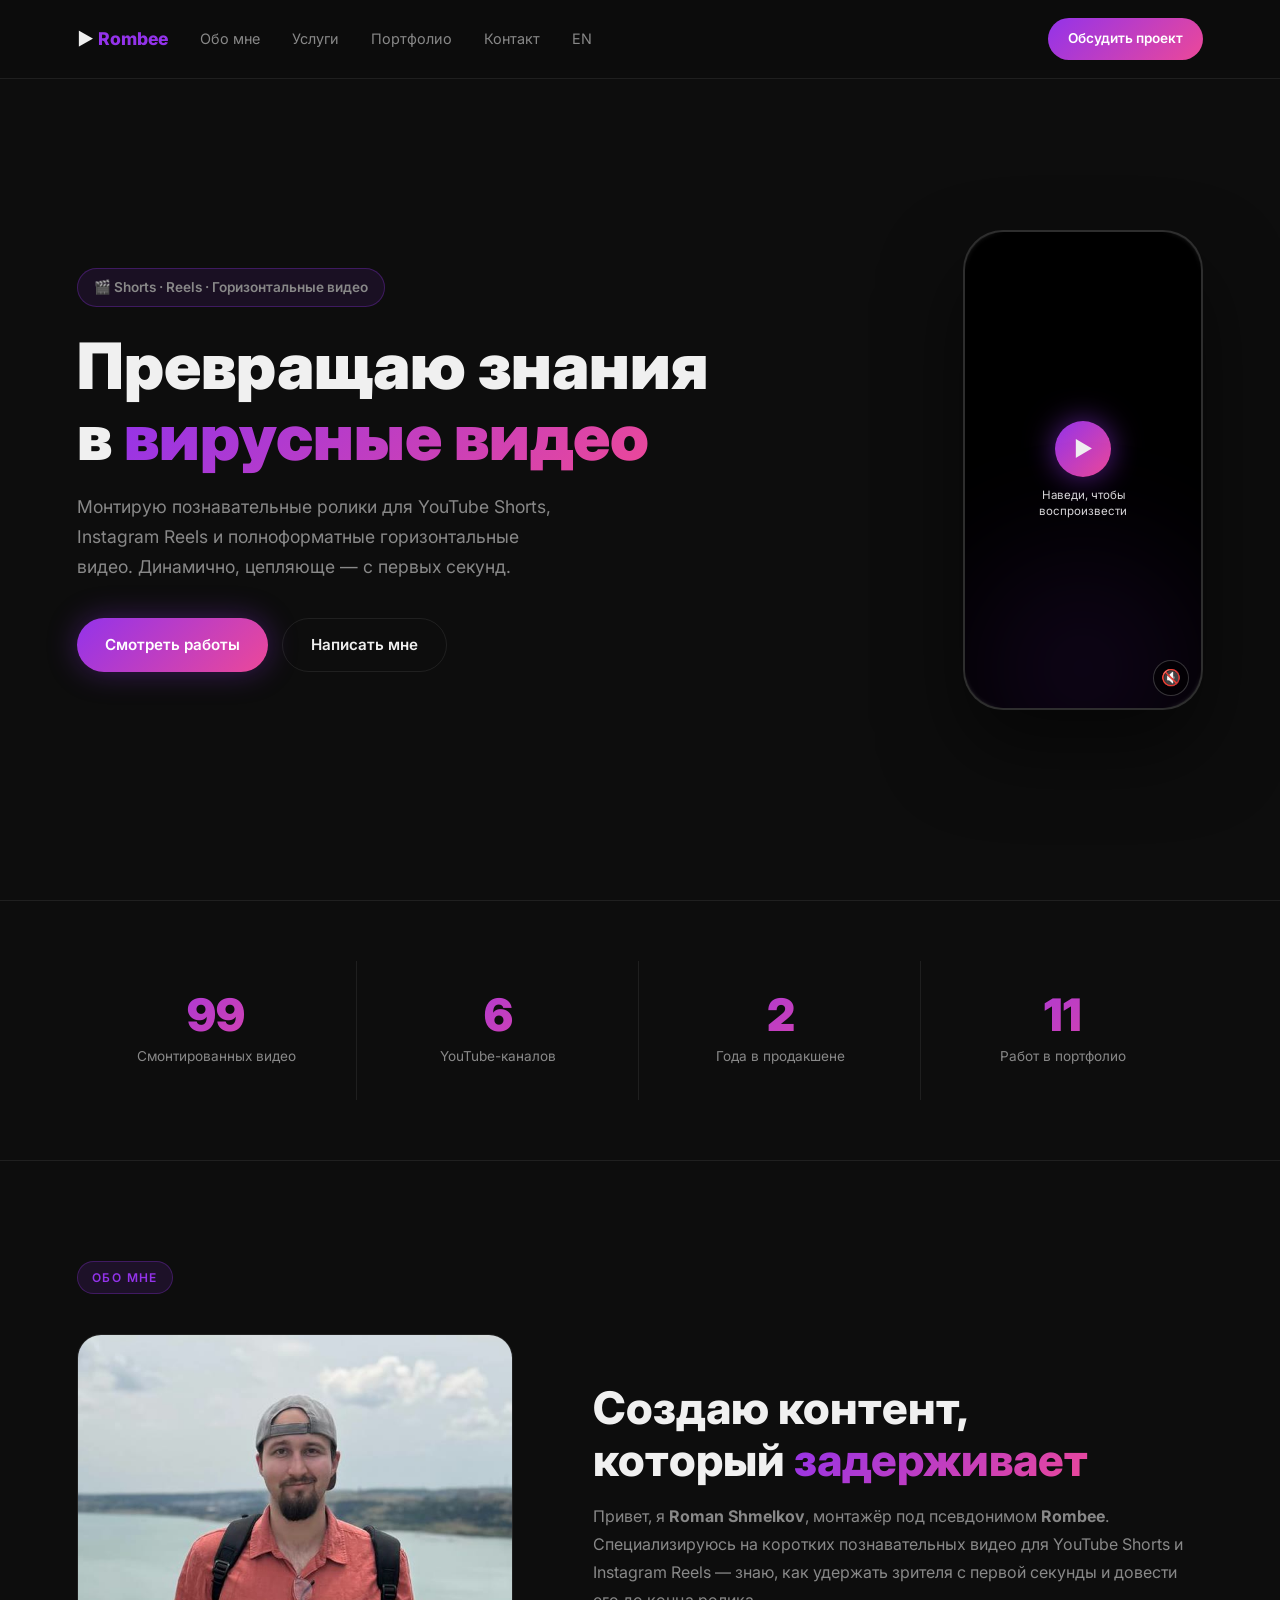
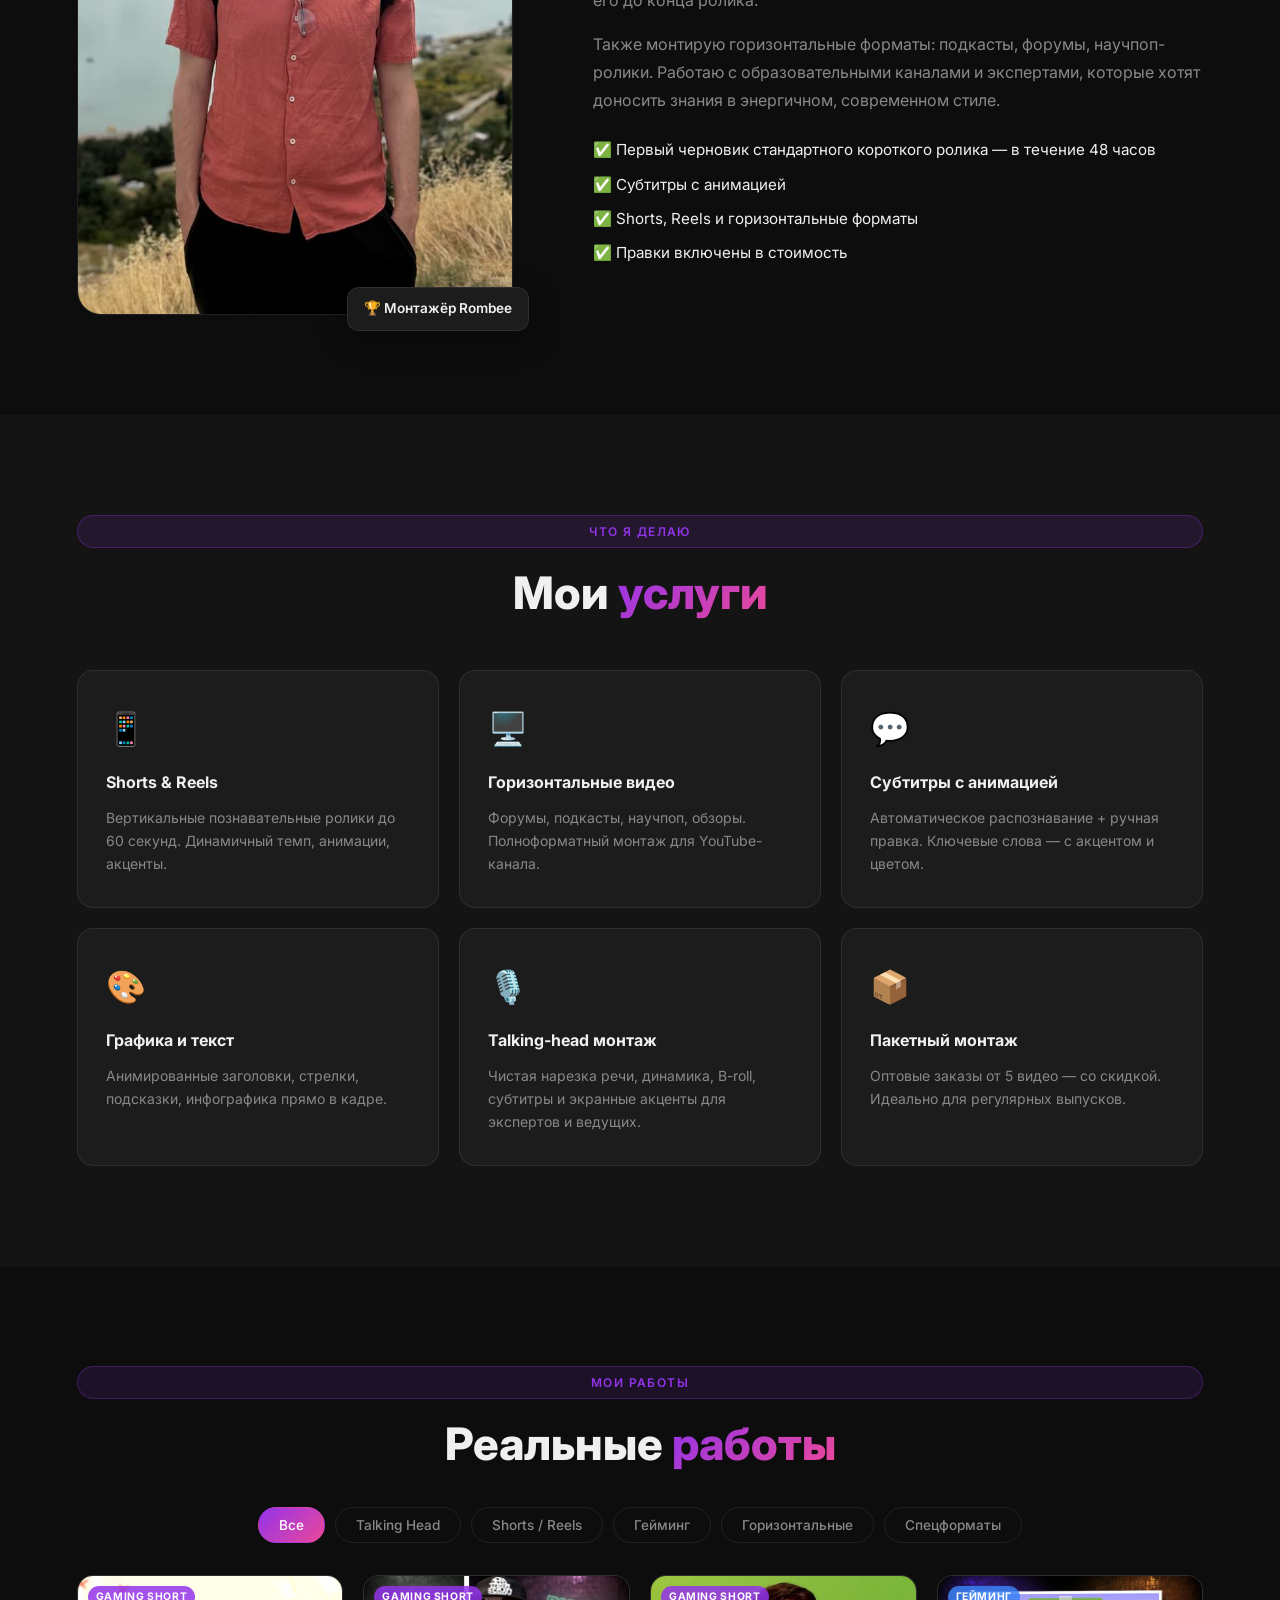
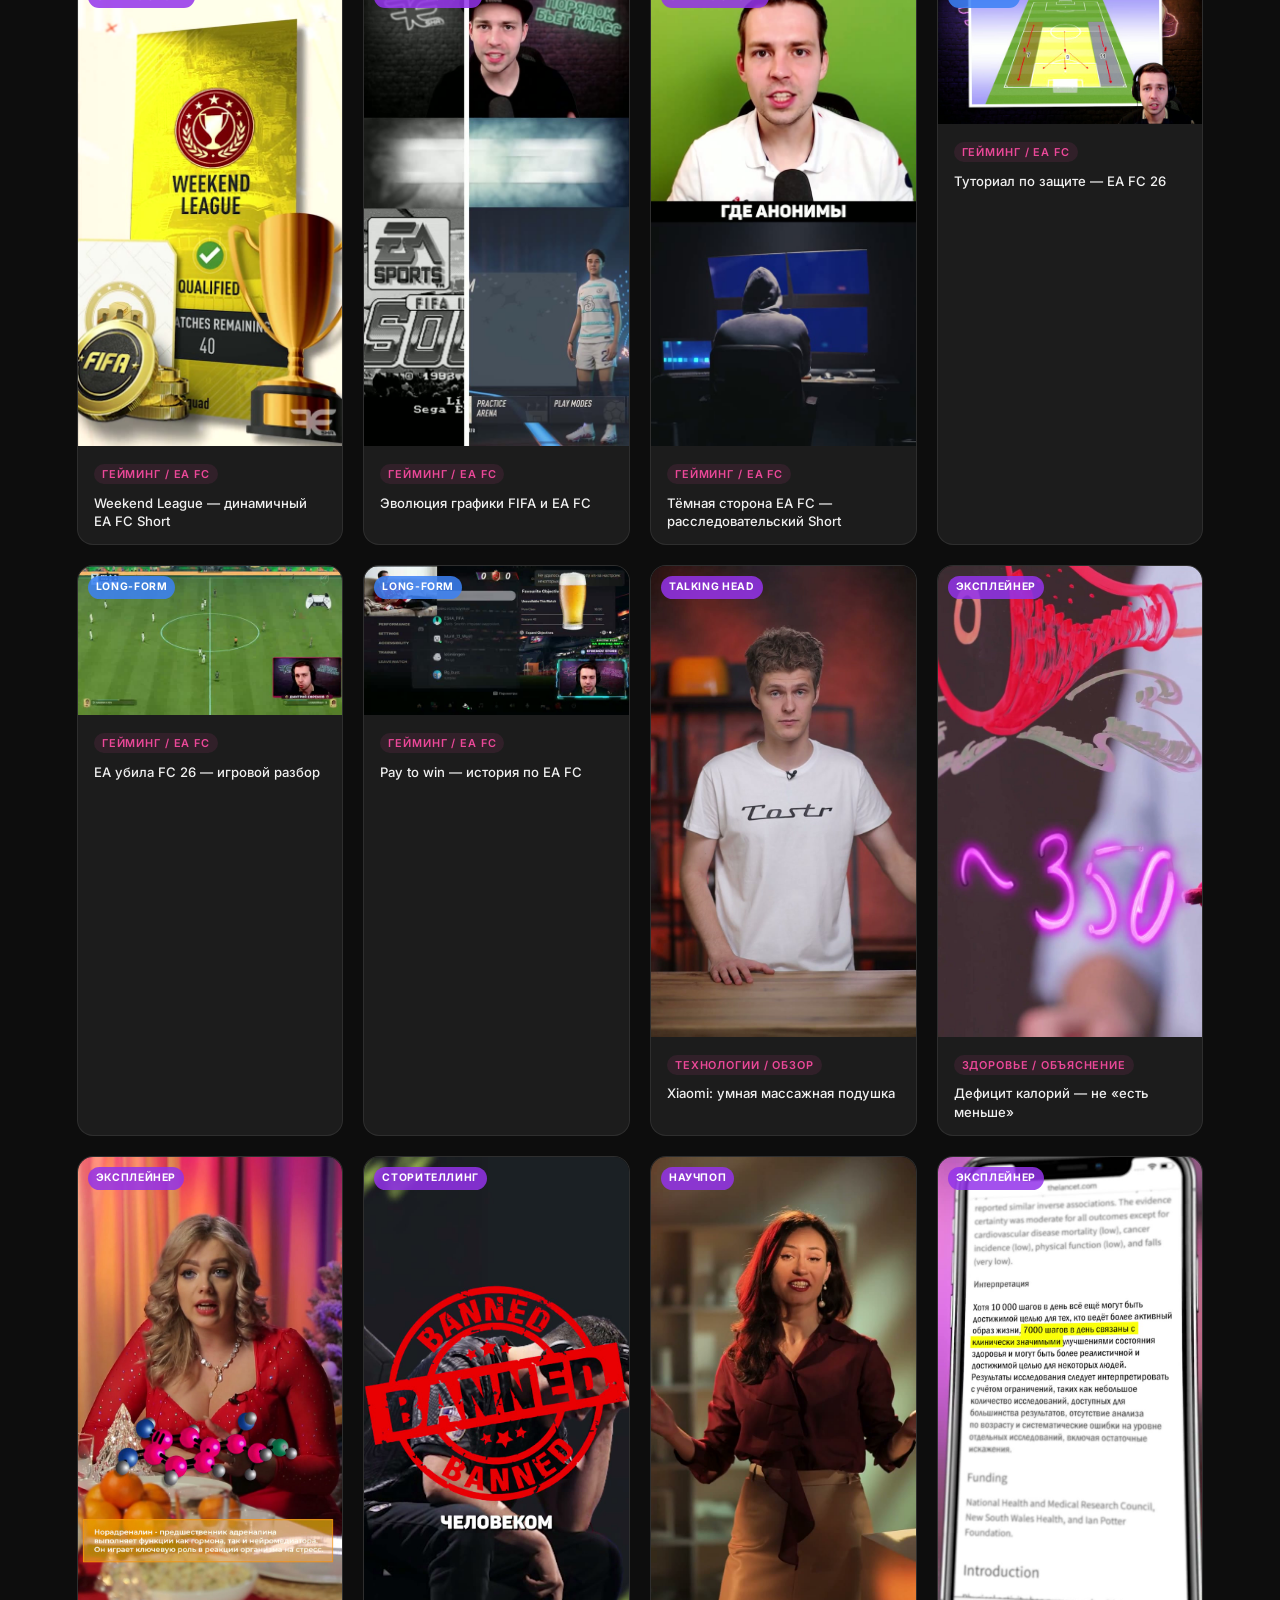
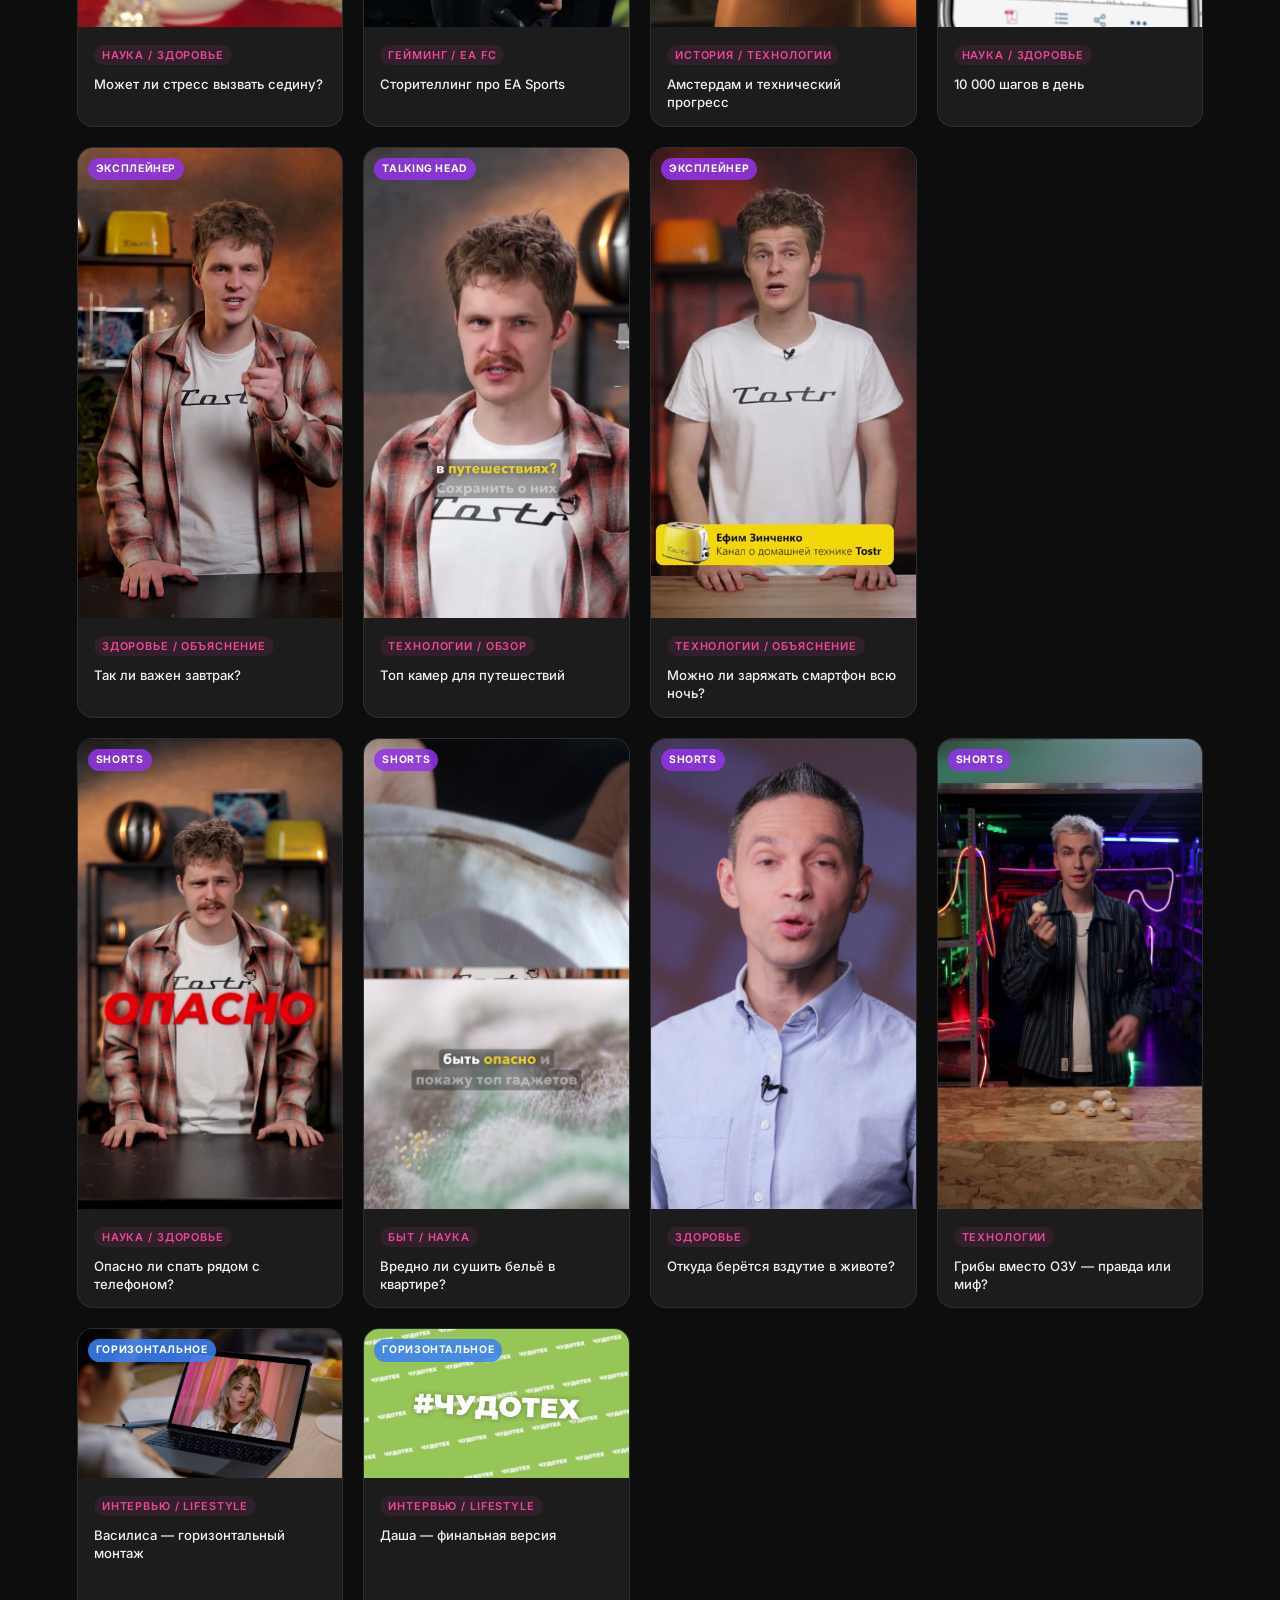
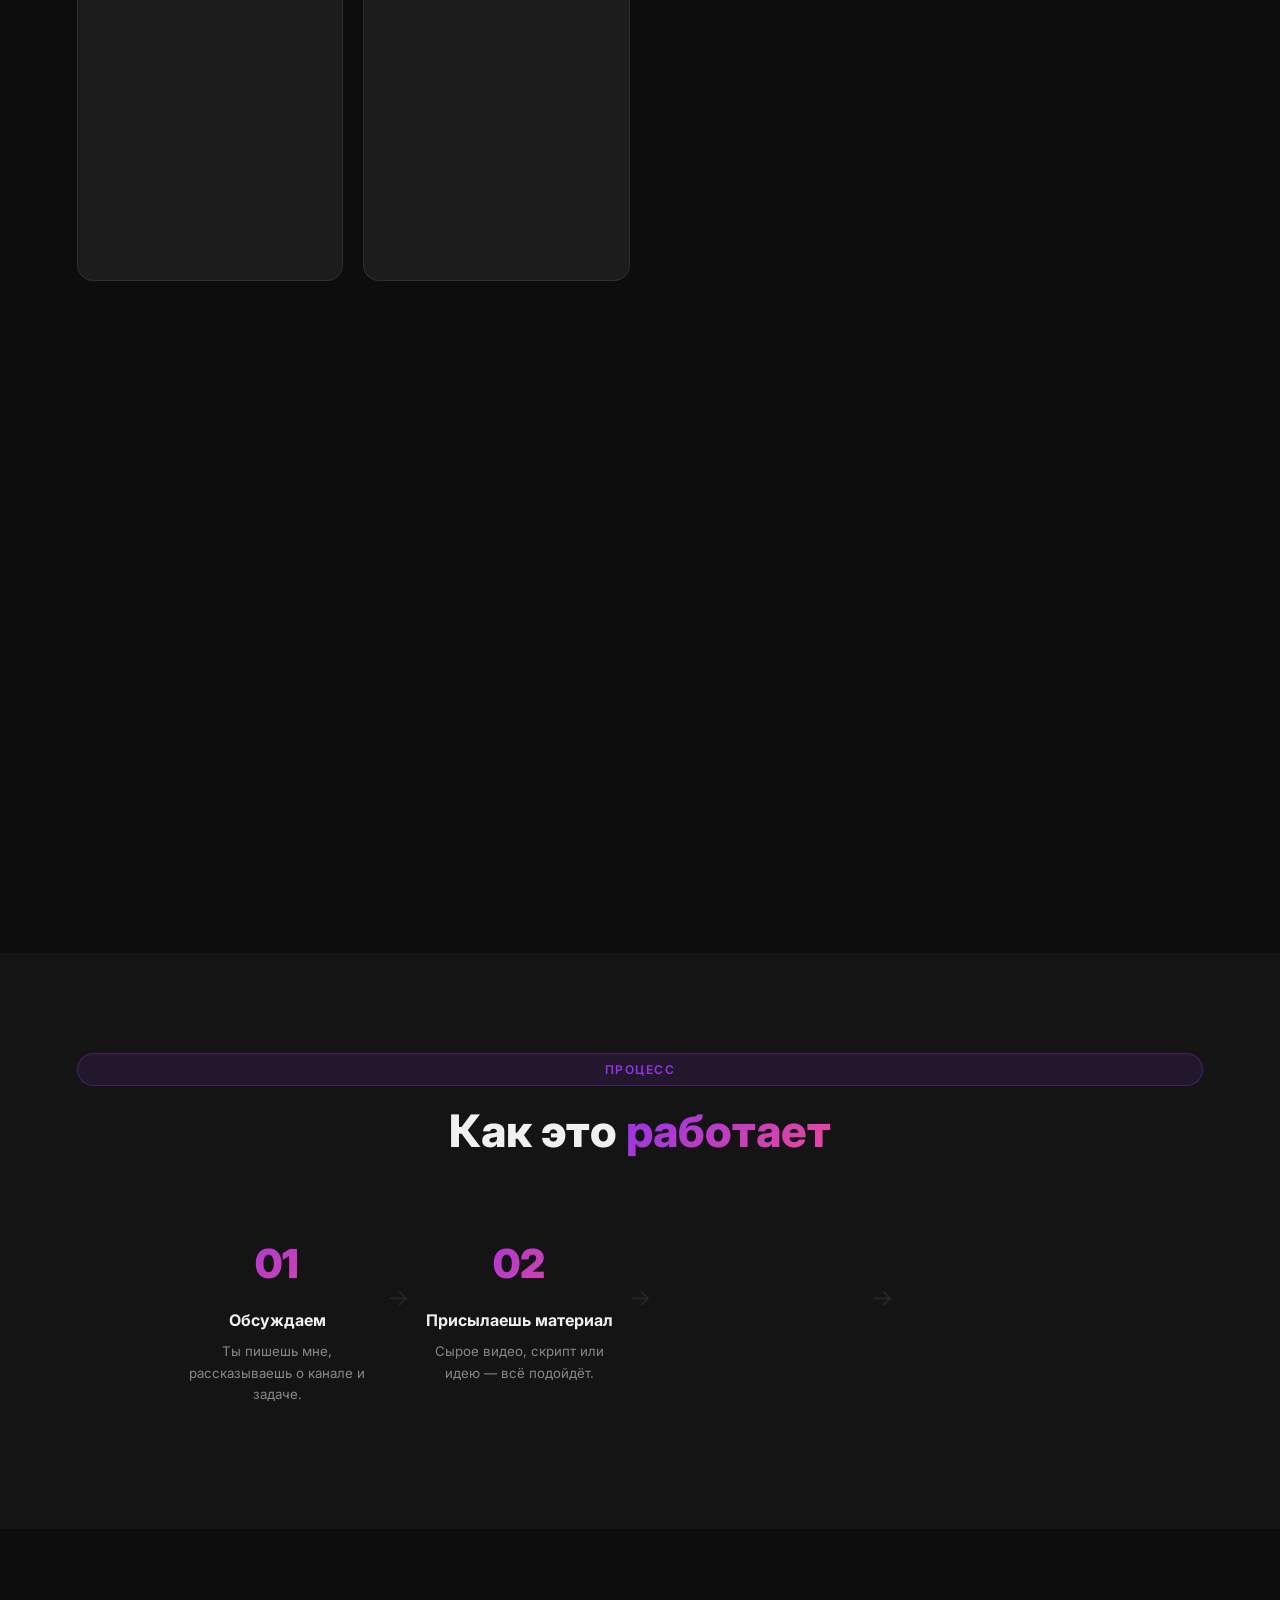
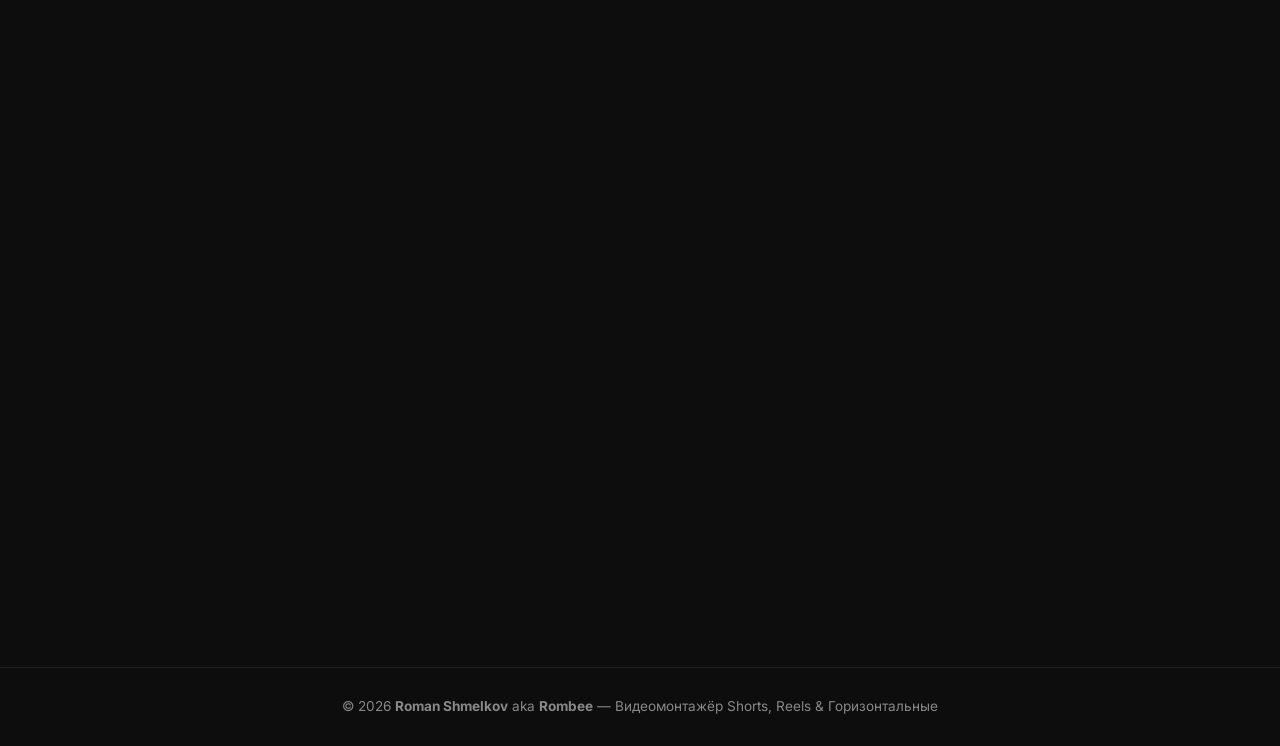
==== commit bab8481d: "Add Kurt EA storytelling short and Amsterdam history short Co-Authored-By: Claude Opus 5 (1M context" ====
--- a/index.html
+++ b/index.html
@@ -313,7 +313,35 @@
         </div>
       </div>
 
-            <div class="portfolio-card fade-in" data-type="shorts talking-head" data-video="videos/steps_10k.mp4">
+                  <div class="portfolio-card fade-in" data-type="shorts gaming talking-head" data-video="videos/kurt_ea_story.mp4">
+        <div class="portfolio-card__thumb">
+          <img src="thumbnails/thumb_kurt_ea_story.jpg" alt="История про EA Sports" />
+          <div class="portfolio-card__overlay">
+            <span class="overlay-play">▶</span>
+          </div>
+          <span class="card-format card-format--vertical">Сторителлинг</span>
+        </div>
+        <div class="portfolio-card__info">
+          <span class="portfolio-card__tag">Гейминг / EA FC</span>
+          <p>Сторителлинг про EA Sports</p>
+        </div>
+      </div>
+
+      <div class="portfolio-card fade-in" data-type="shorts talking-head" data-video="videos/amsterdam_history.mp4">
+        <div class="portfolio-card__thumb">
+          <img src="thumbnails/thumb_amsterdam_history.jpg" alt="Амстердам и технический прогресс" />
+          <div class="portfolio-card__overlay">
+            <span class="overlay-play">▶</span>
+          </div>
+          <span class="card-format card-format--vertical">Научпоп</span>
+        </div>
+        <div class="portfolio-card__info">
+          <span class="portfolio-card__tag">История / Технологии</span>
+          <p>Амстердам и технический прогресс</p>
+        </div>
+      </div>
+
+      <div class="portfolio-card fade-in" data-type="shorts talking-head" data-video="videos/steps_10k.mp4">
         <div class="portfolio-card__thumb">
           <img src="thumbnails/thumb_steps_10k.jpg" alt="10 000 шагов в день" />
           <div class="portfolio-card__overlay">
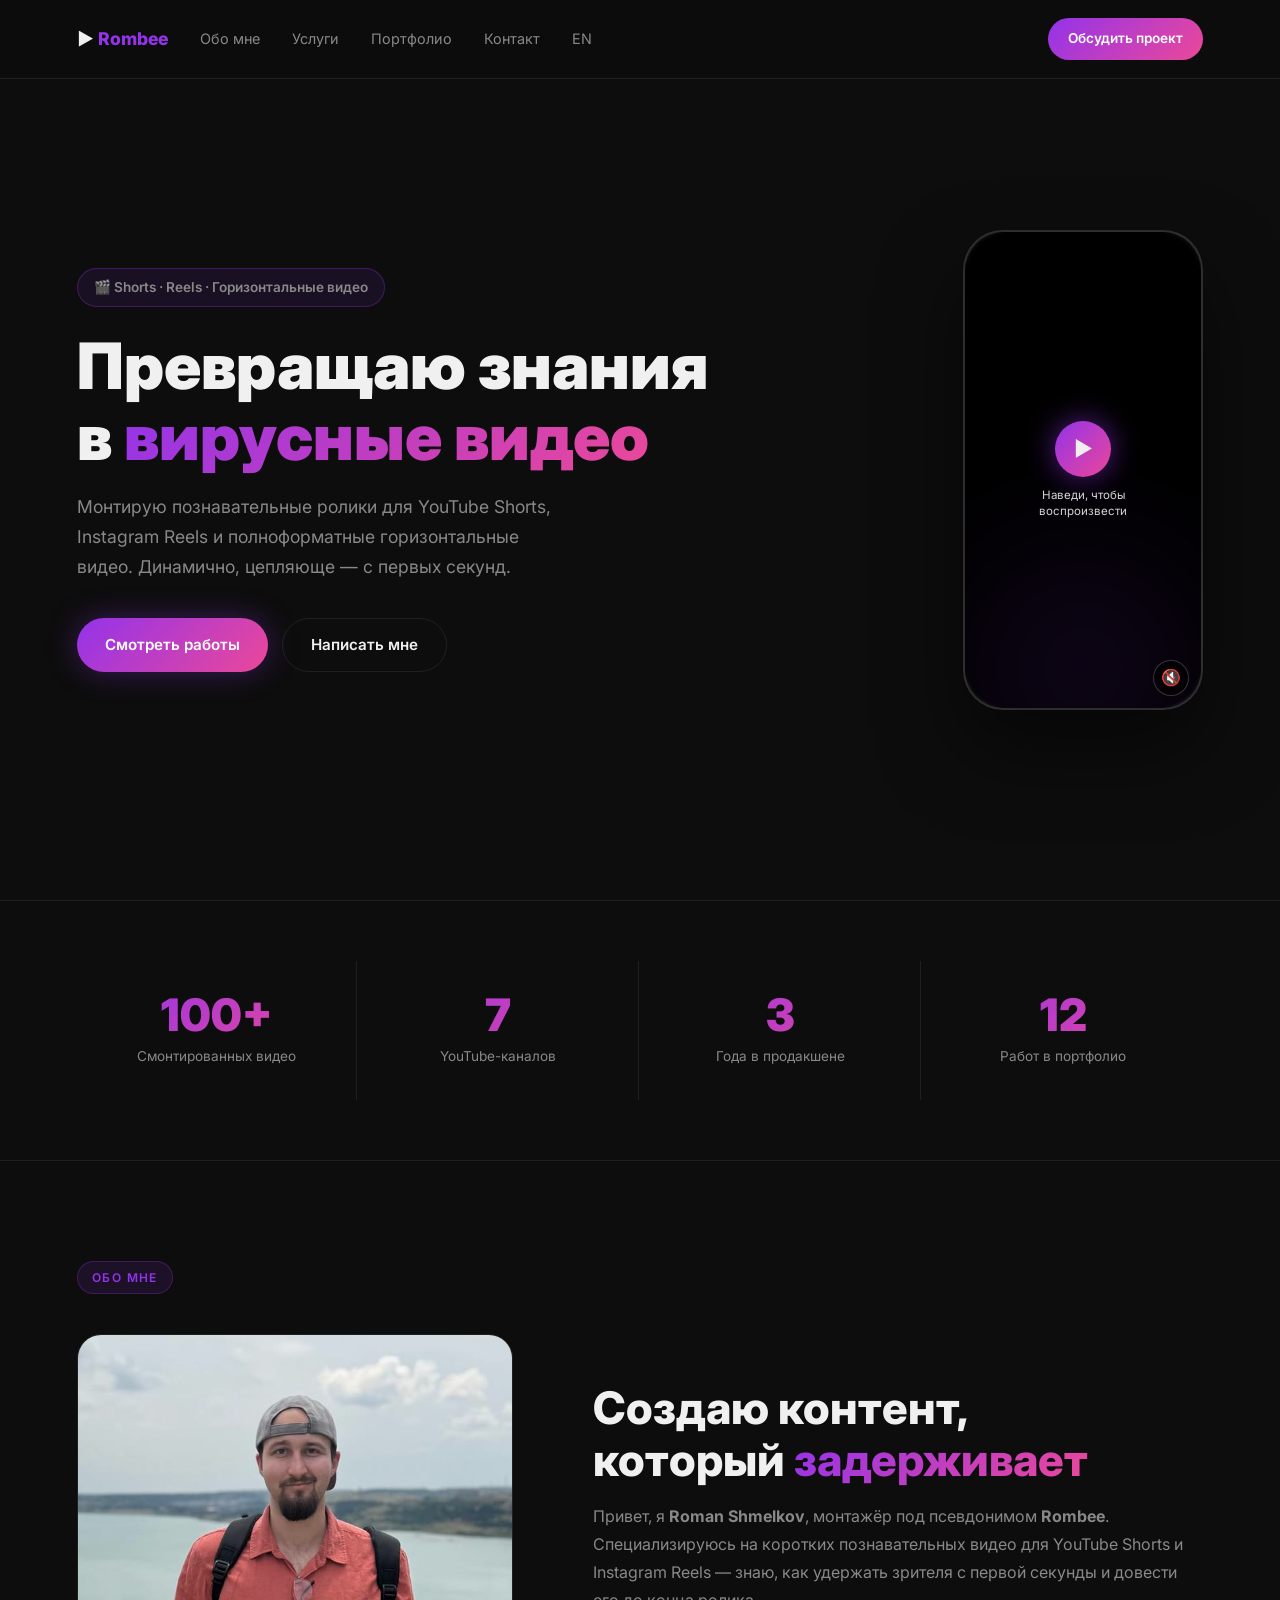
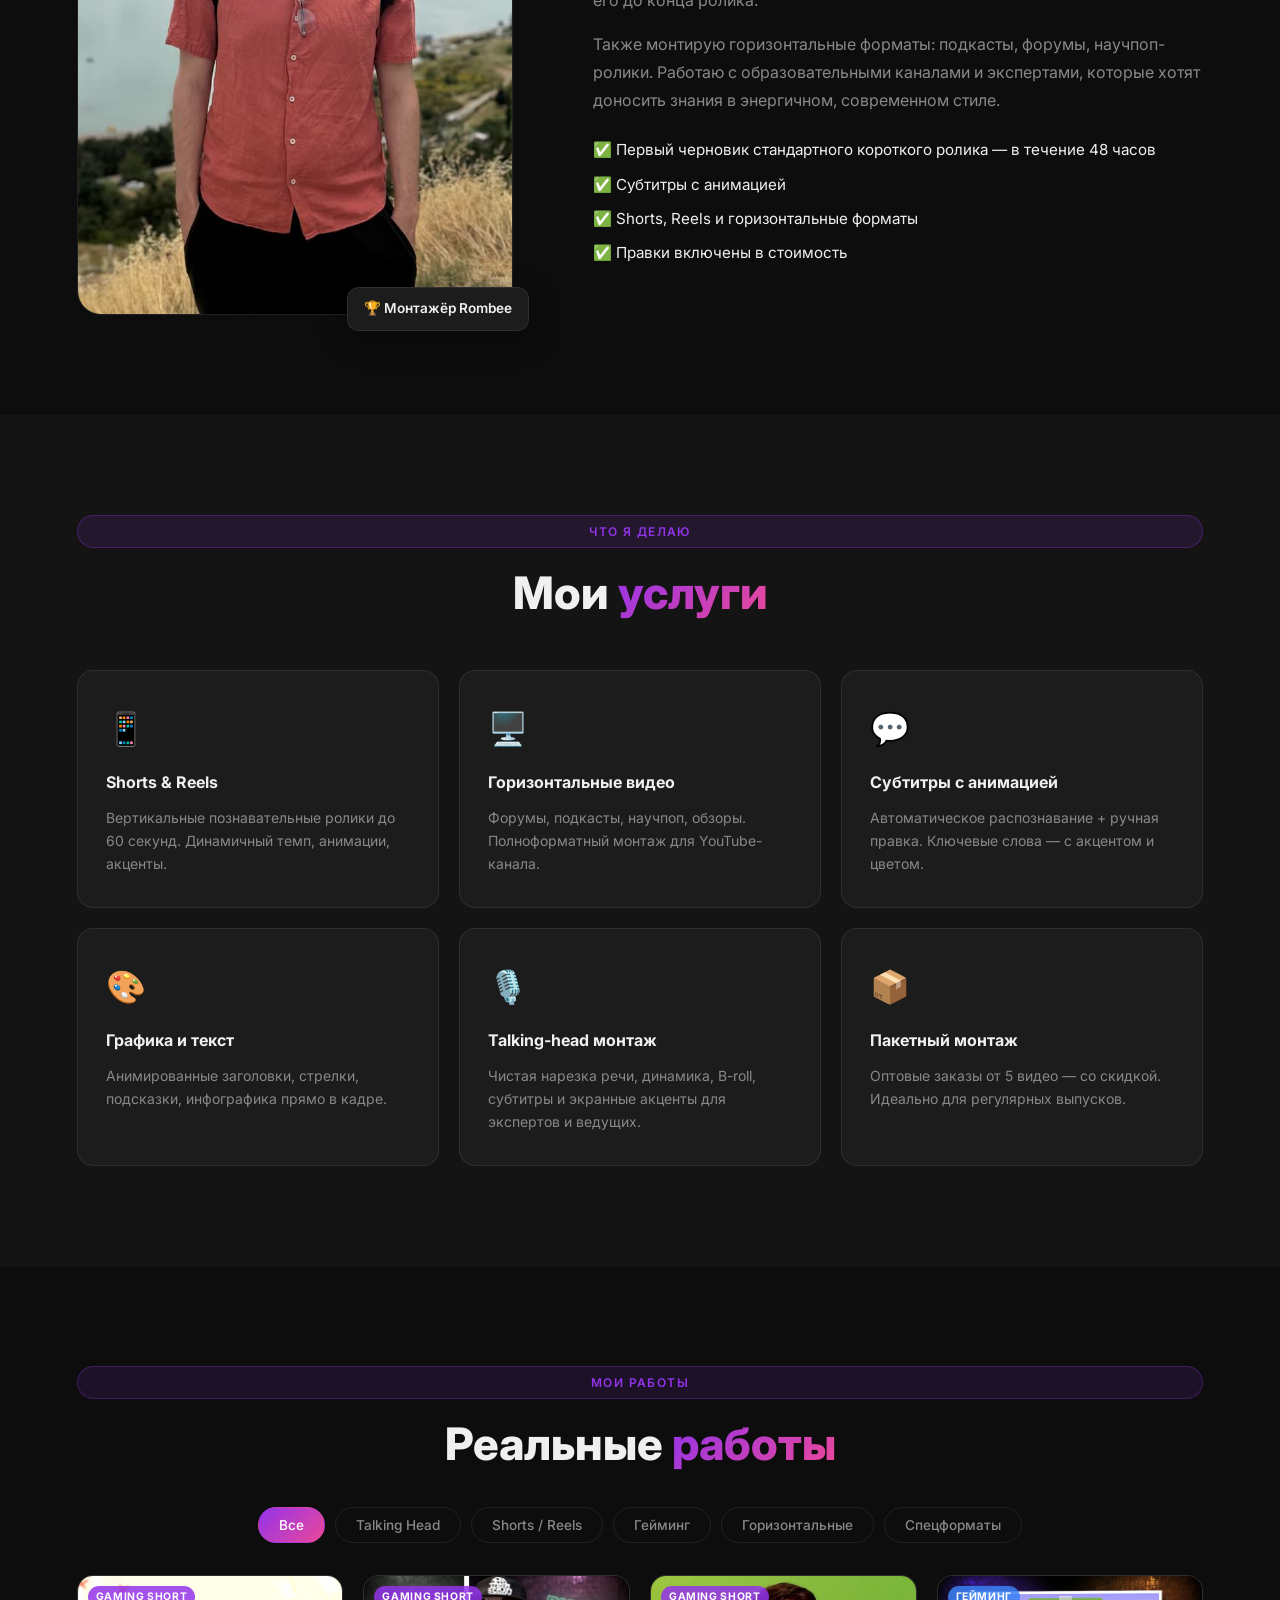
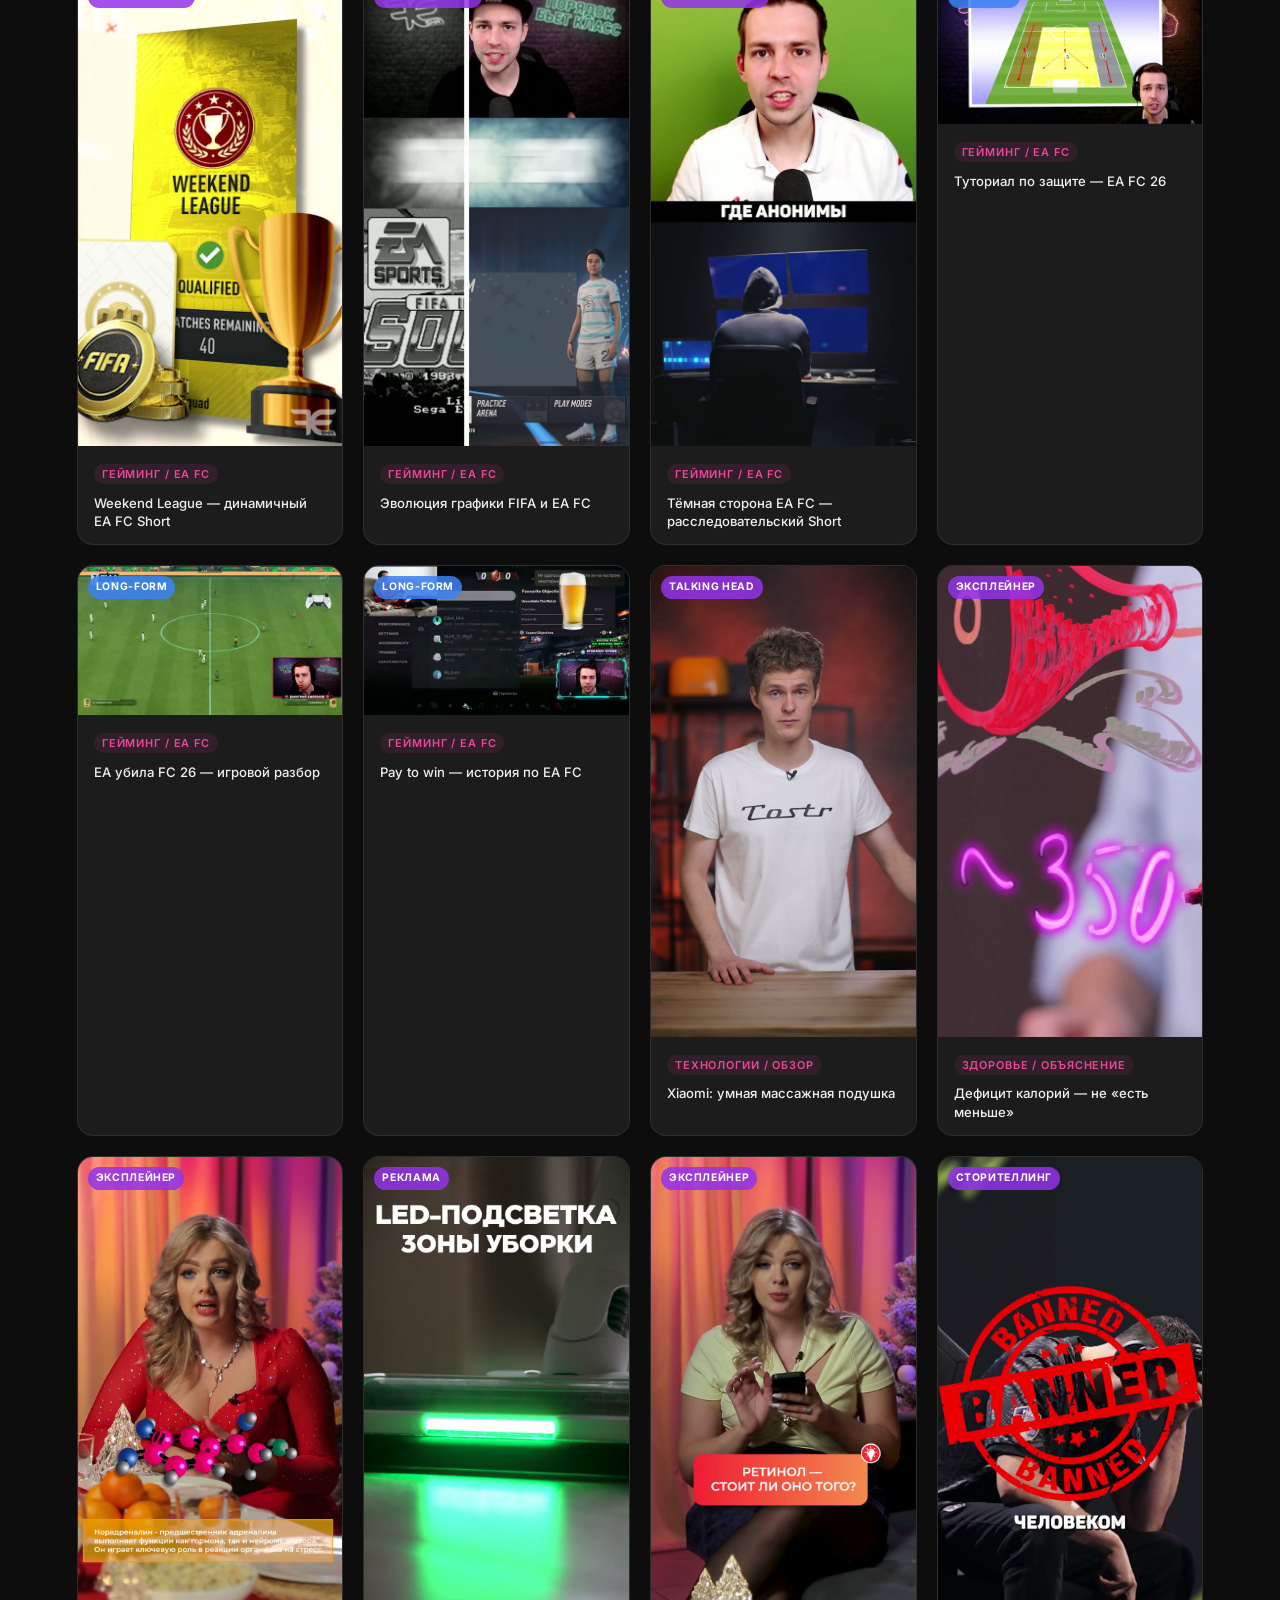
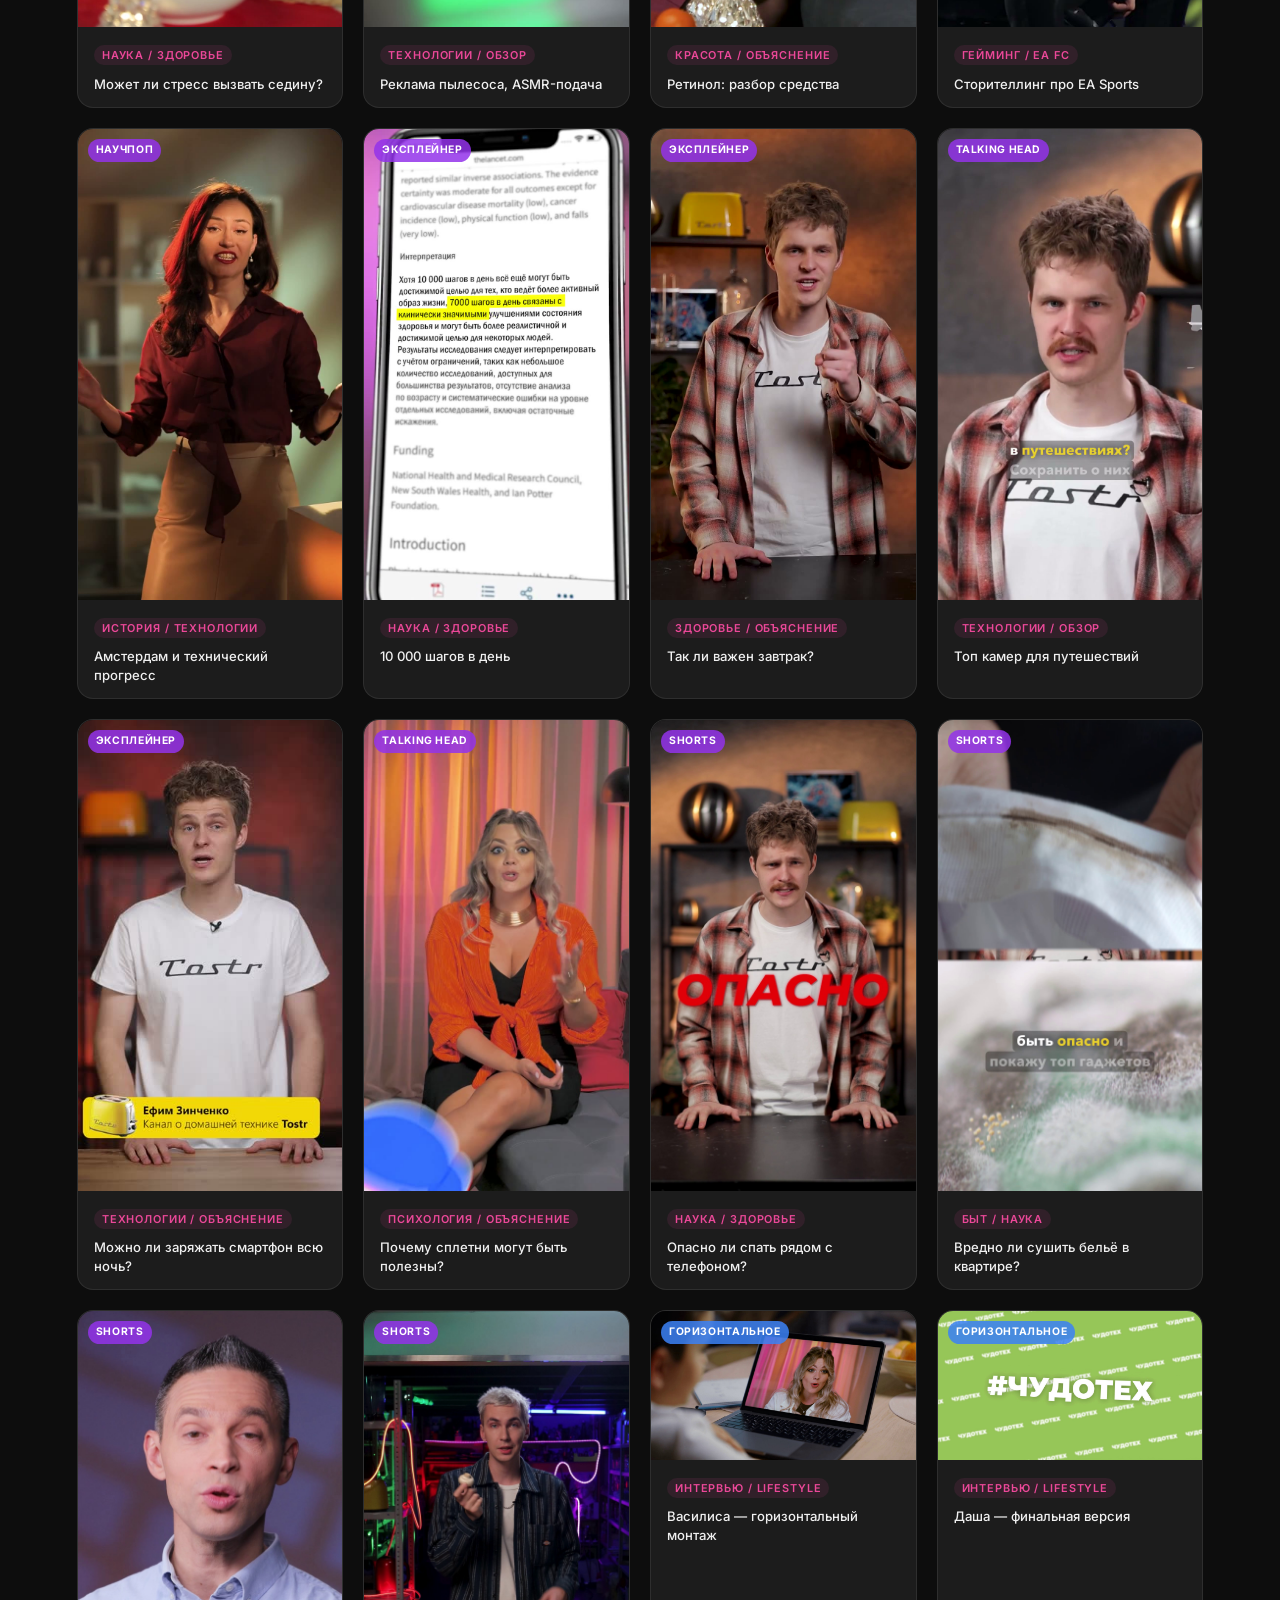
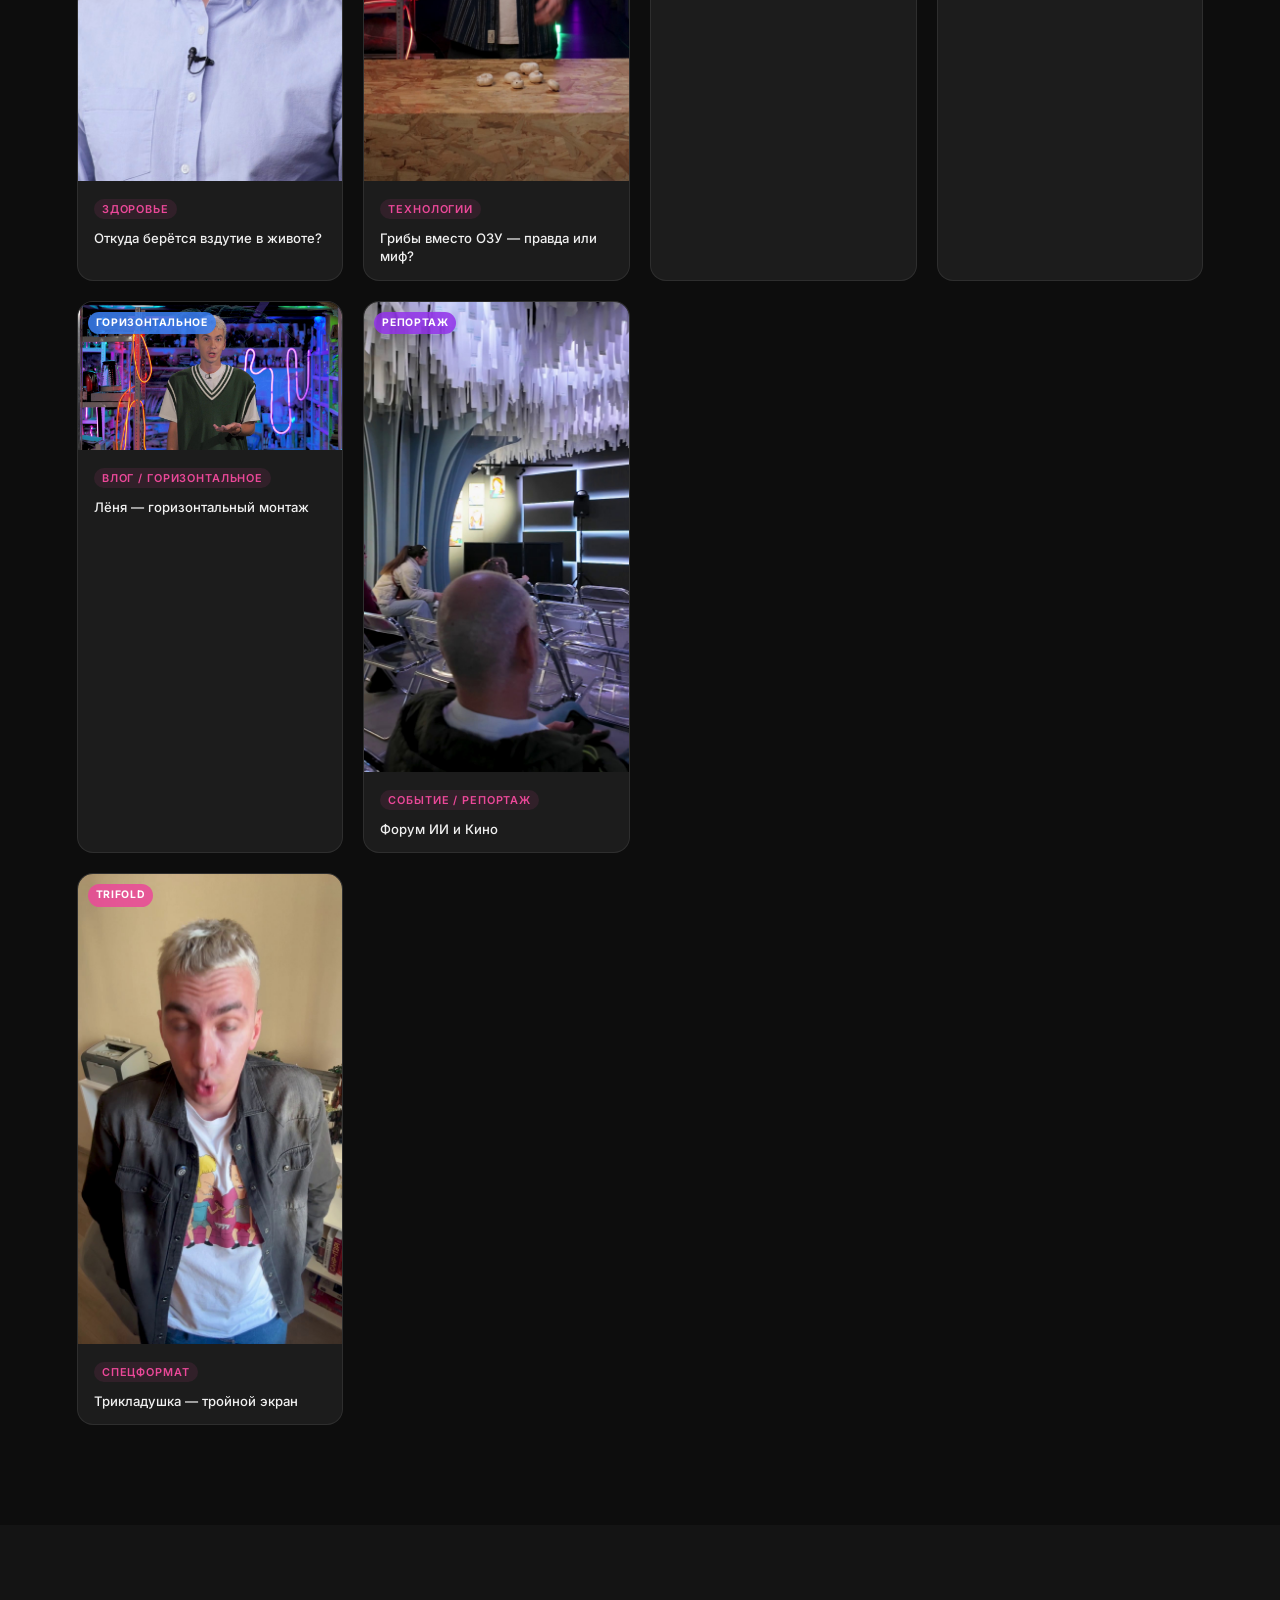
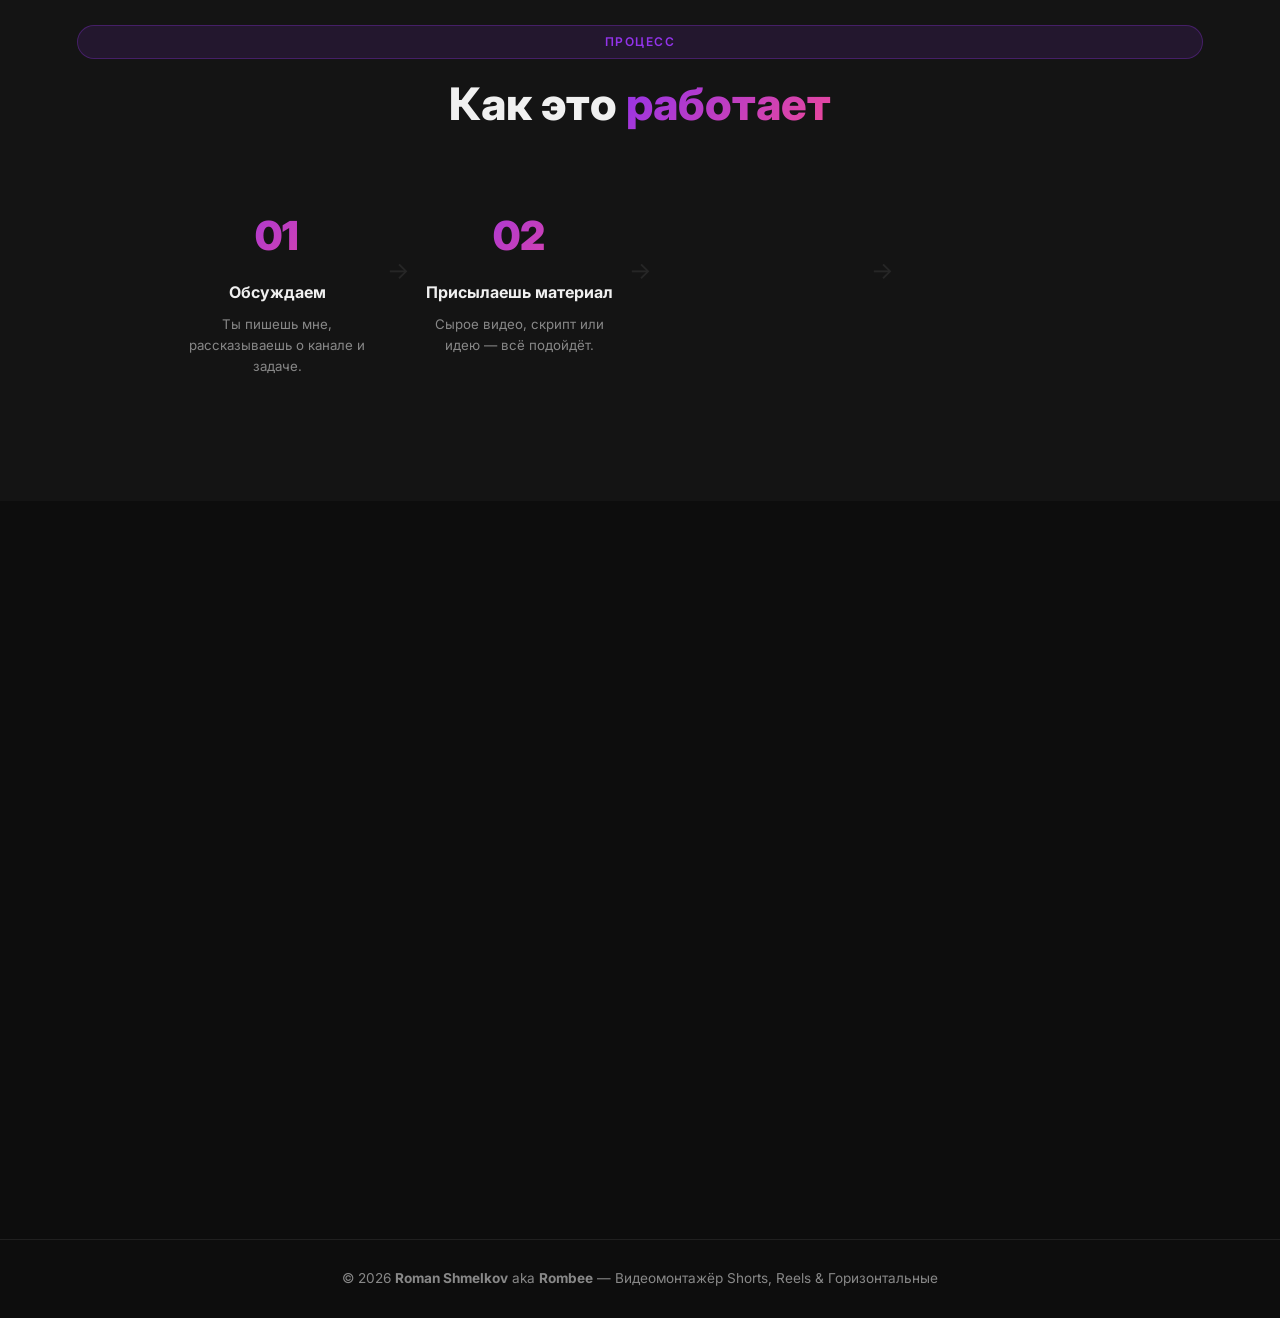
==== commit e7db77cc: "Add vacuum ASMR ad and retinol explainer samples Co-Authored-By: Claude Opus 5 (1M context) <noreply" ====
--- a/index.html
+++ b/index.html
@@ -313,7 +313,35 @@
         </div>
       </div>
 
-                  <div class="portfolio-card fade-in" data-type="shorts gaming talking-head" data-video="videos/kurt_ea_story.mp4">
+                        <div class="portfolio-card fade-in" data-type="shorts" data-video="videos/vacuum_asmr_ad.mp4">
+        <div class="portfolio-card__thumb">
+          <img src="thumbnails/thumb_vacuum_asmr_ad.jpg" alt="Реклама пылесоса, ASMR-подача" />
+          <div class="portfolio-card__overlay">
+            <span class="overlay-play">▶</span>
+          </div>
+          <span class="card-format card-format--vertical">Реклама</span>
+        </div>
+        <div class="portfolio-card__info">
+          <span class="portfolio-card__tag">Технологии / Обзор</span>
+          <p>Реклама пылесоса, ASMR-подача</p>
+        </div>
+      </div>
+
+      <div class="portfolio-card fade-in" data-type="shorts talking-head" data-video="videos/retinol_explainer.mp4">
+        <div class="portfolio-card__thumb">
+          <img src="thumbnails/thumb_retinol_explainer.jpg" alt="Ретинол: разбор средства" />
+          <div class="portfolio-card__overlay">
+            <span class="overlay-play">▶</span>
+          </div>
+          <span class="card-format card-format--vertical">Эксплейнер</span>
+        </div>
+        <div class="portfolio-card__info">
+          <span class="portfolio-card__tag">Красота / Объяснение</span>
+          <p>Ретинол: разбор средства</p>
+        </div>
+      </div>
+
+      <div class="portfolio-card fade-in" data-type="shorts gaming talking-head" data-video="videos/kurt_ea_story.mp4">
         <div class="portfolio-card__thumb">
           <img src="thumbnails/thumb_kurt_ea_story.jpg" alt="История про EA Sports" />
           <div class="portfolio-card__overlay">
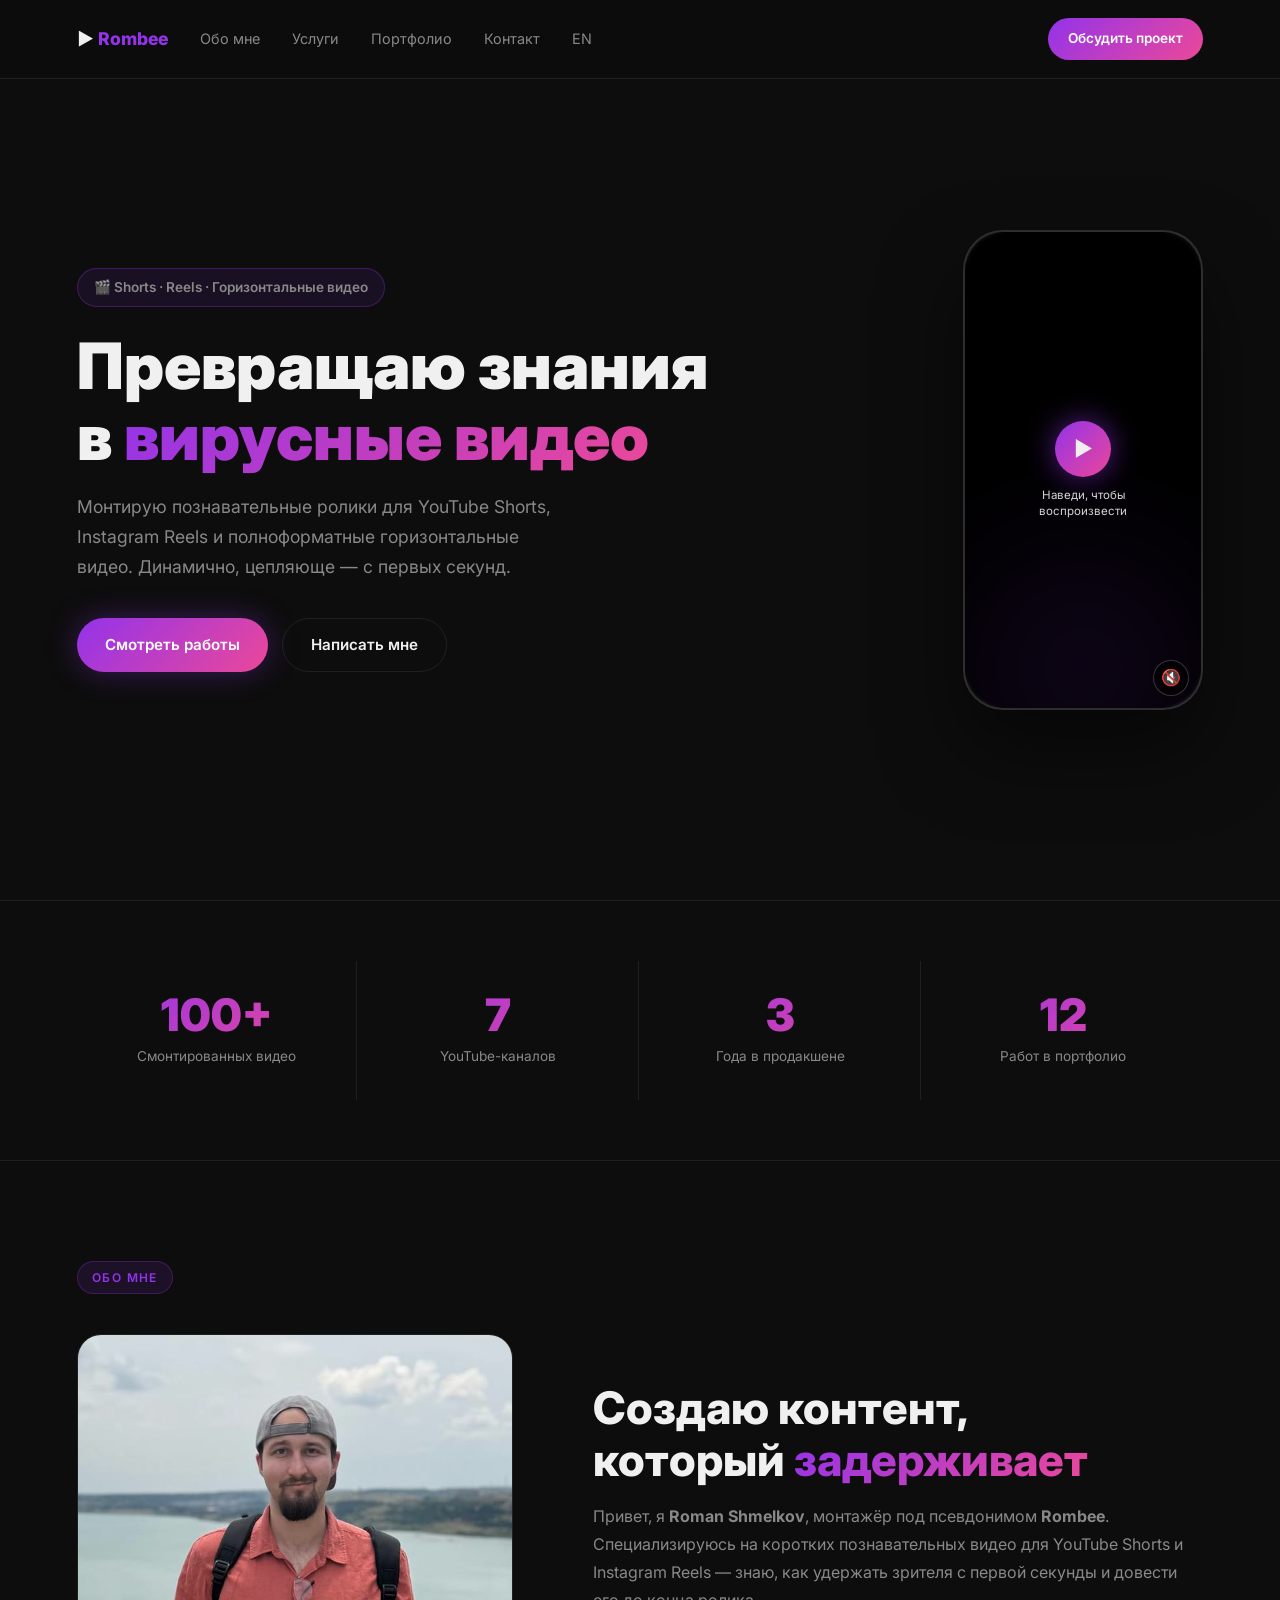
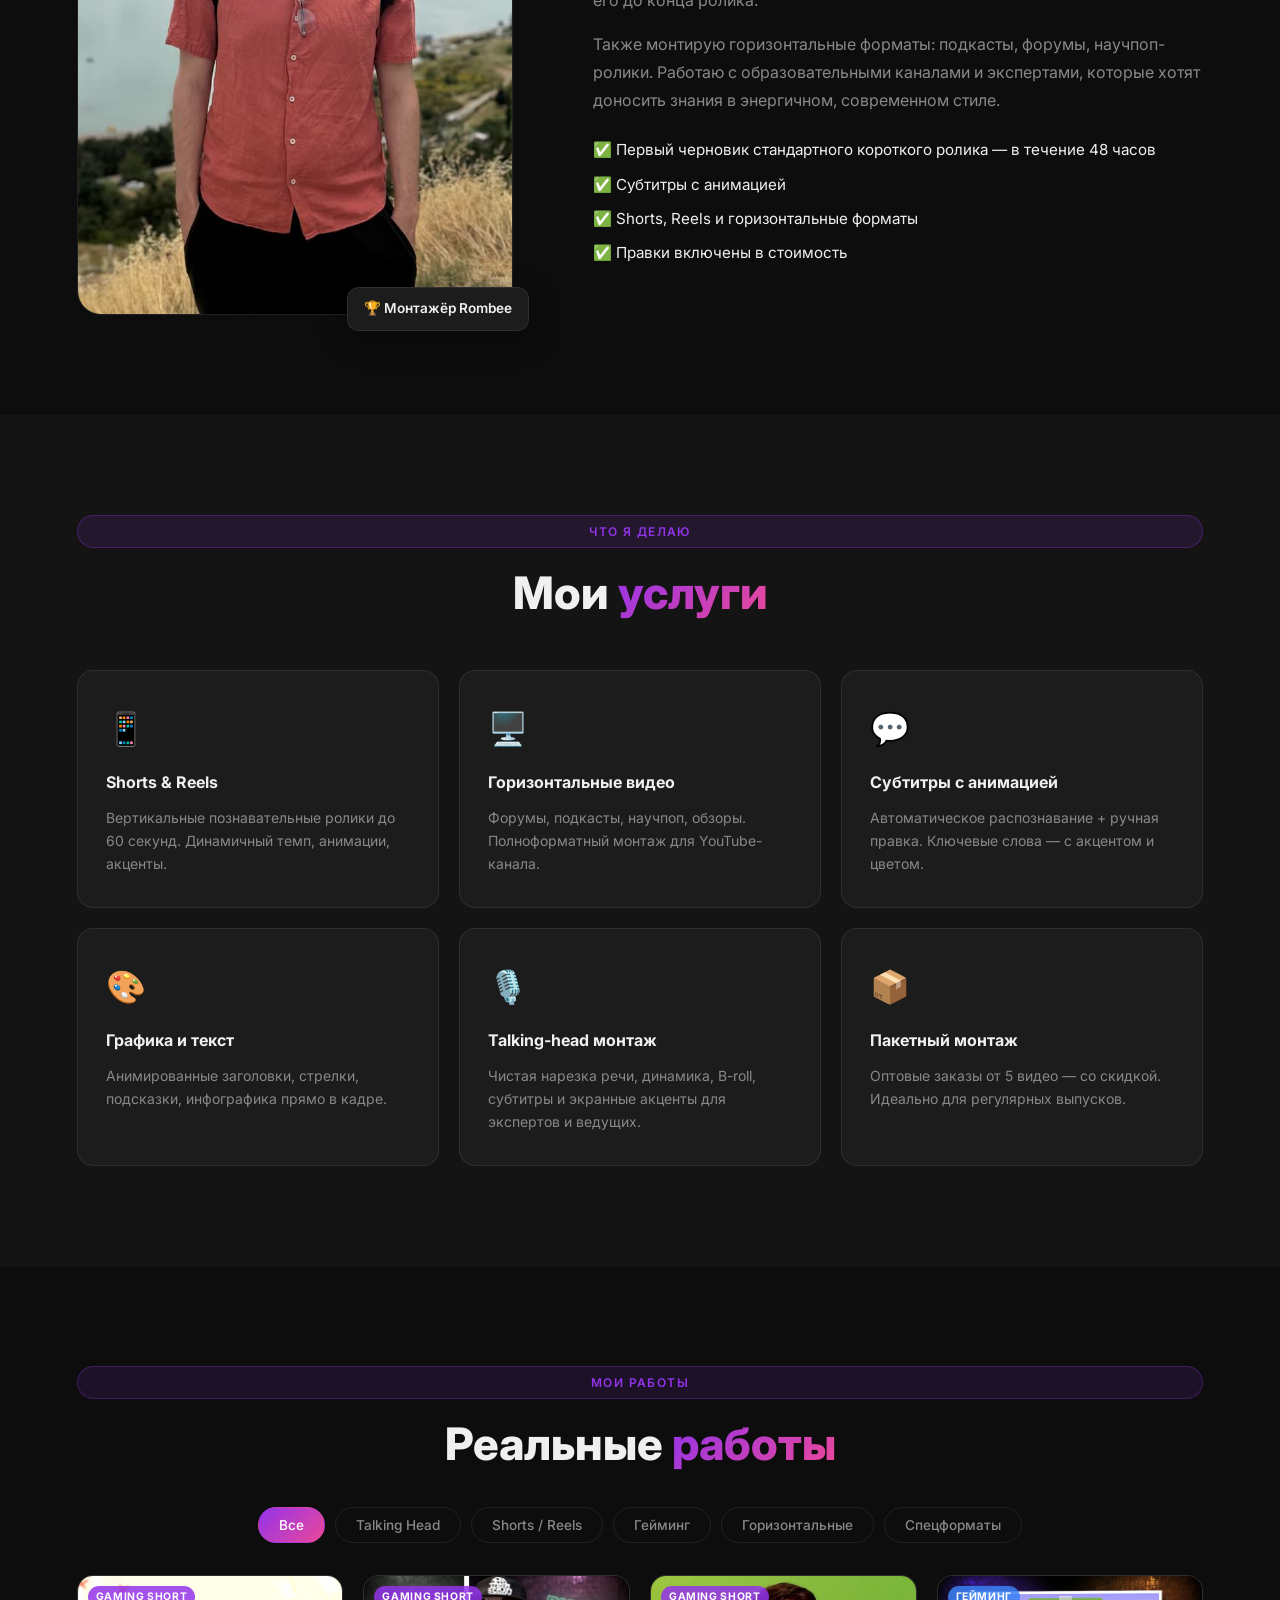
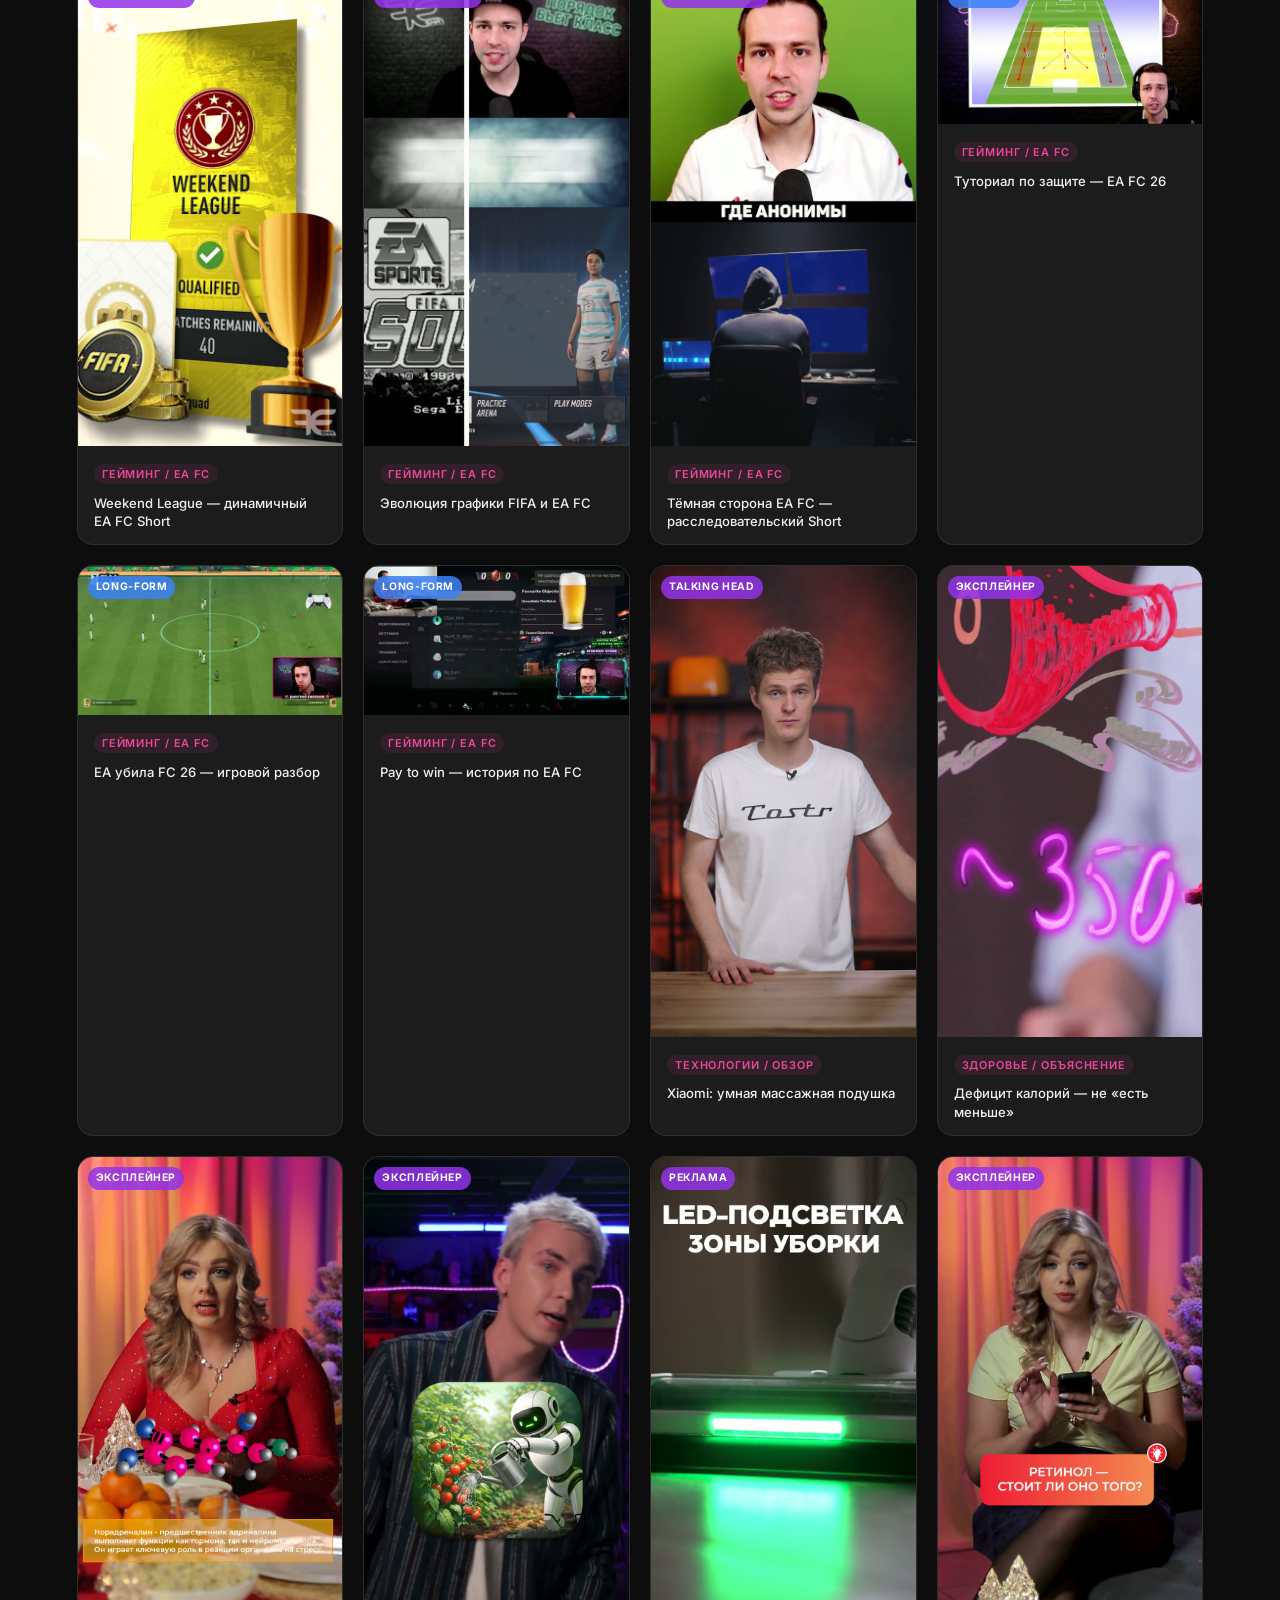
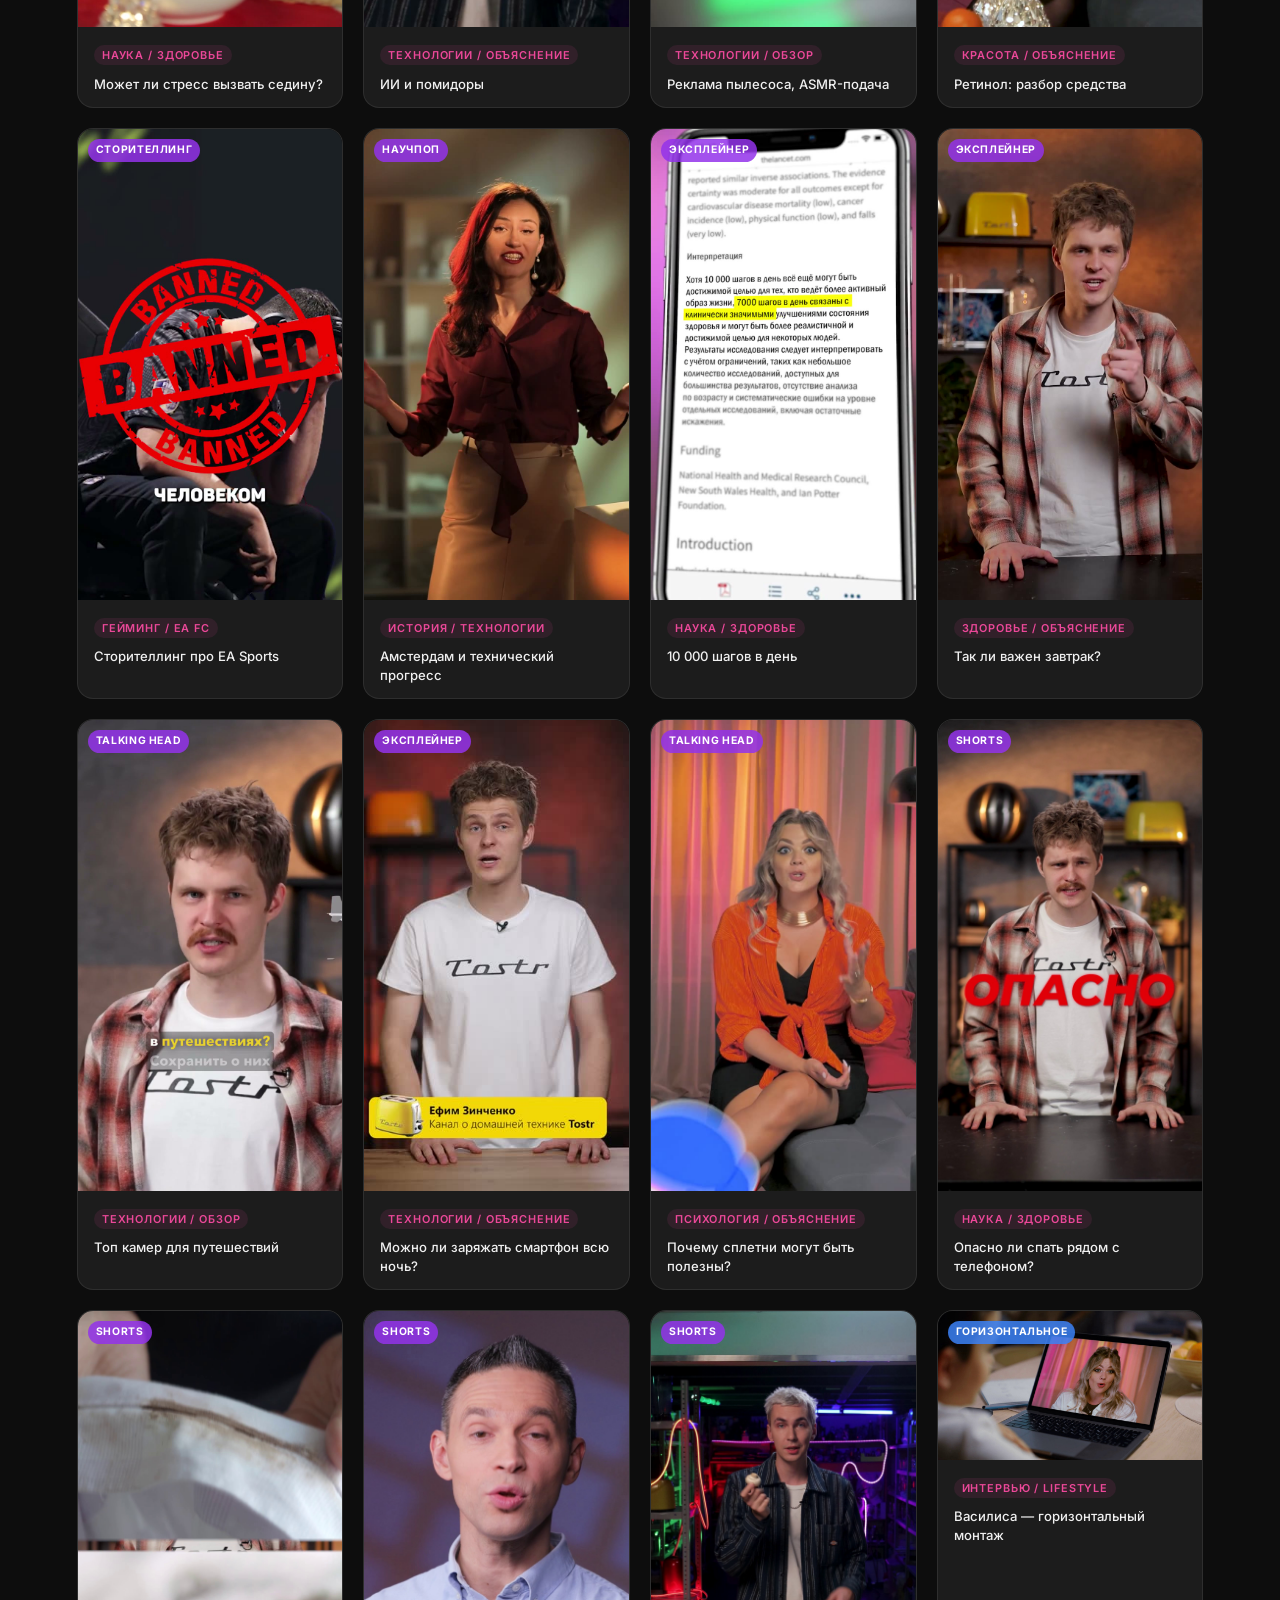
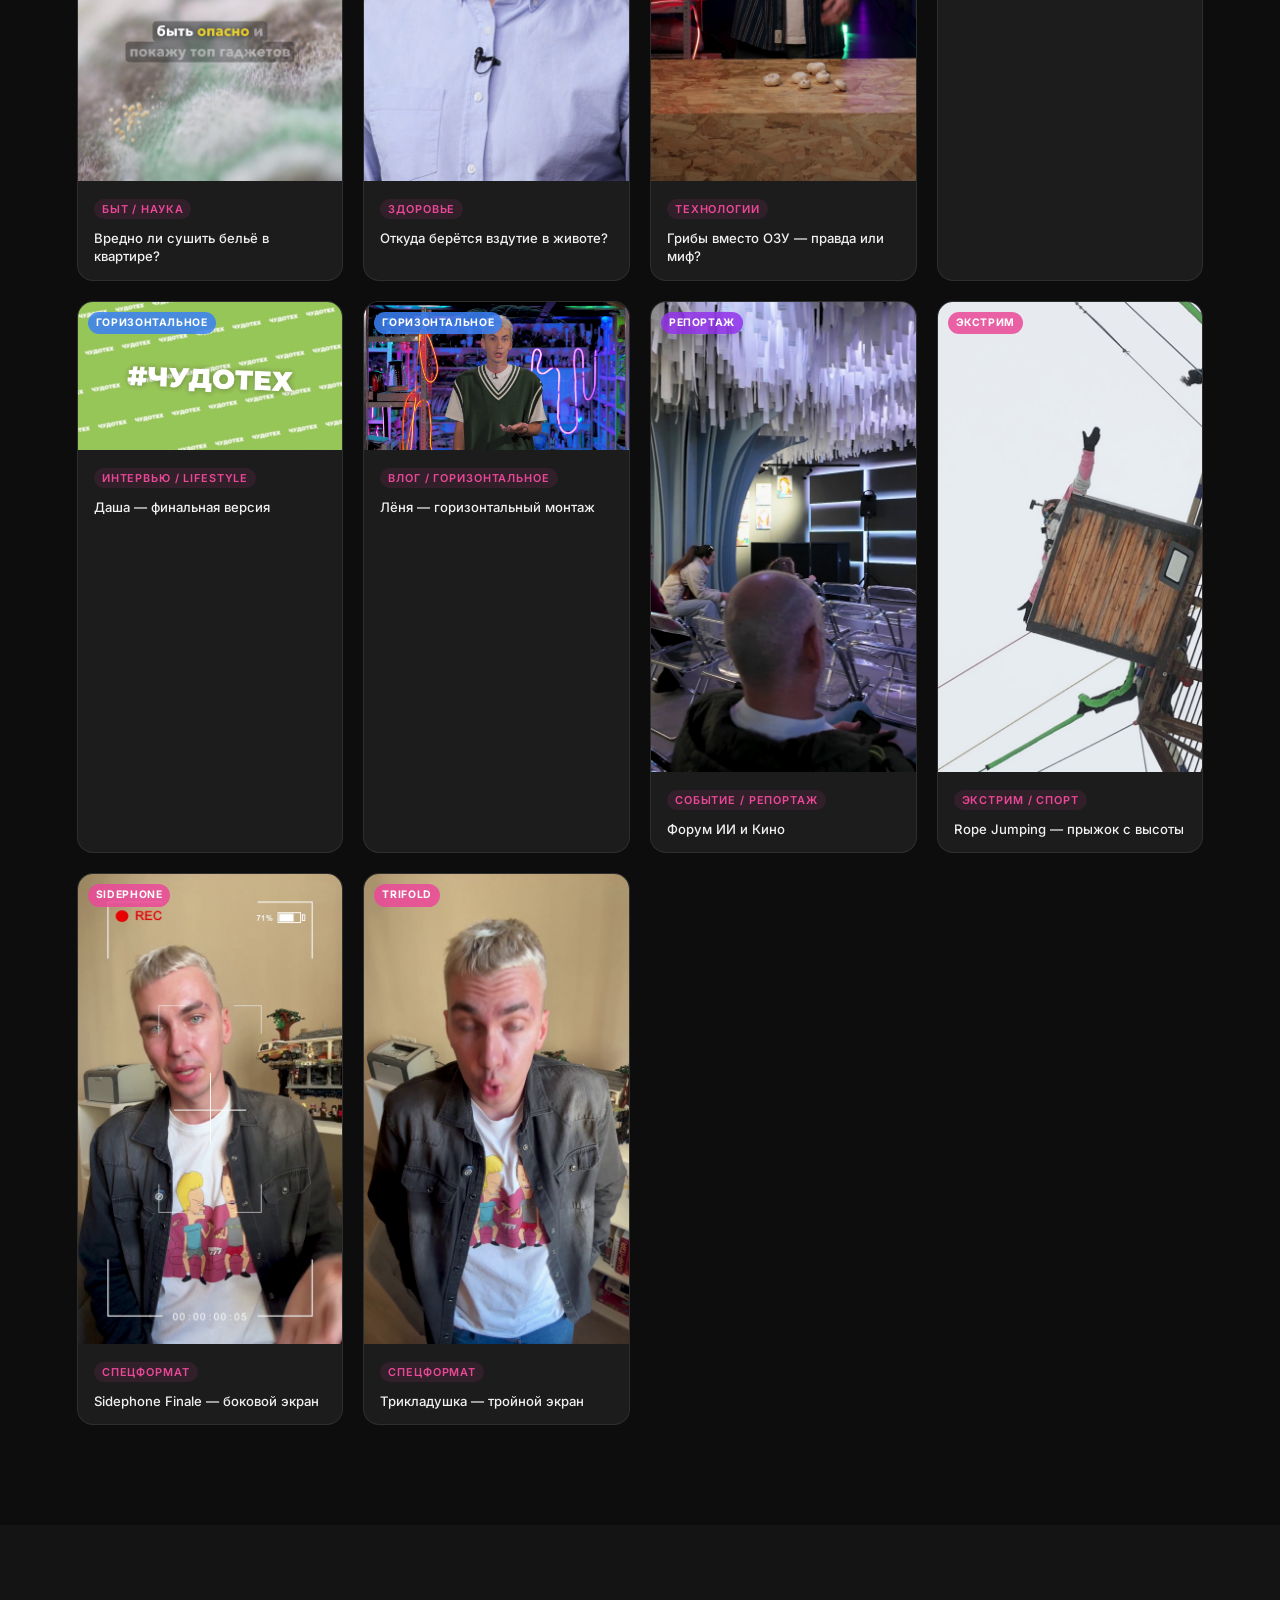
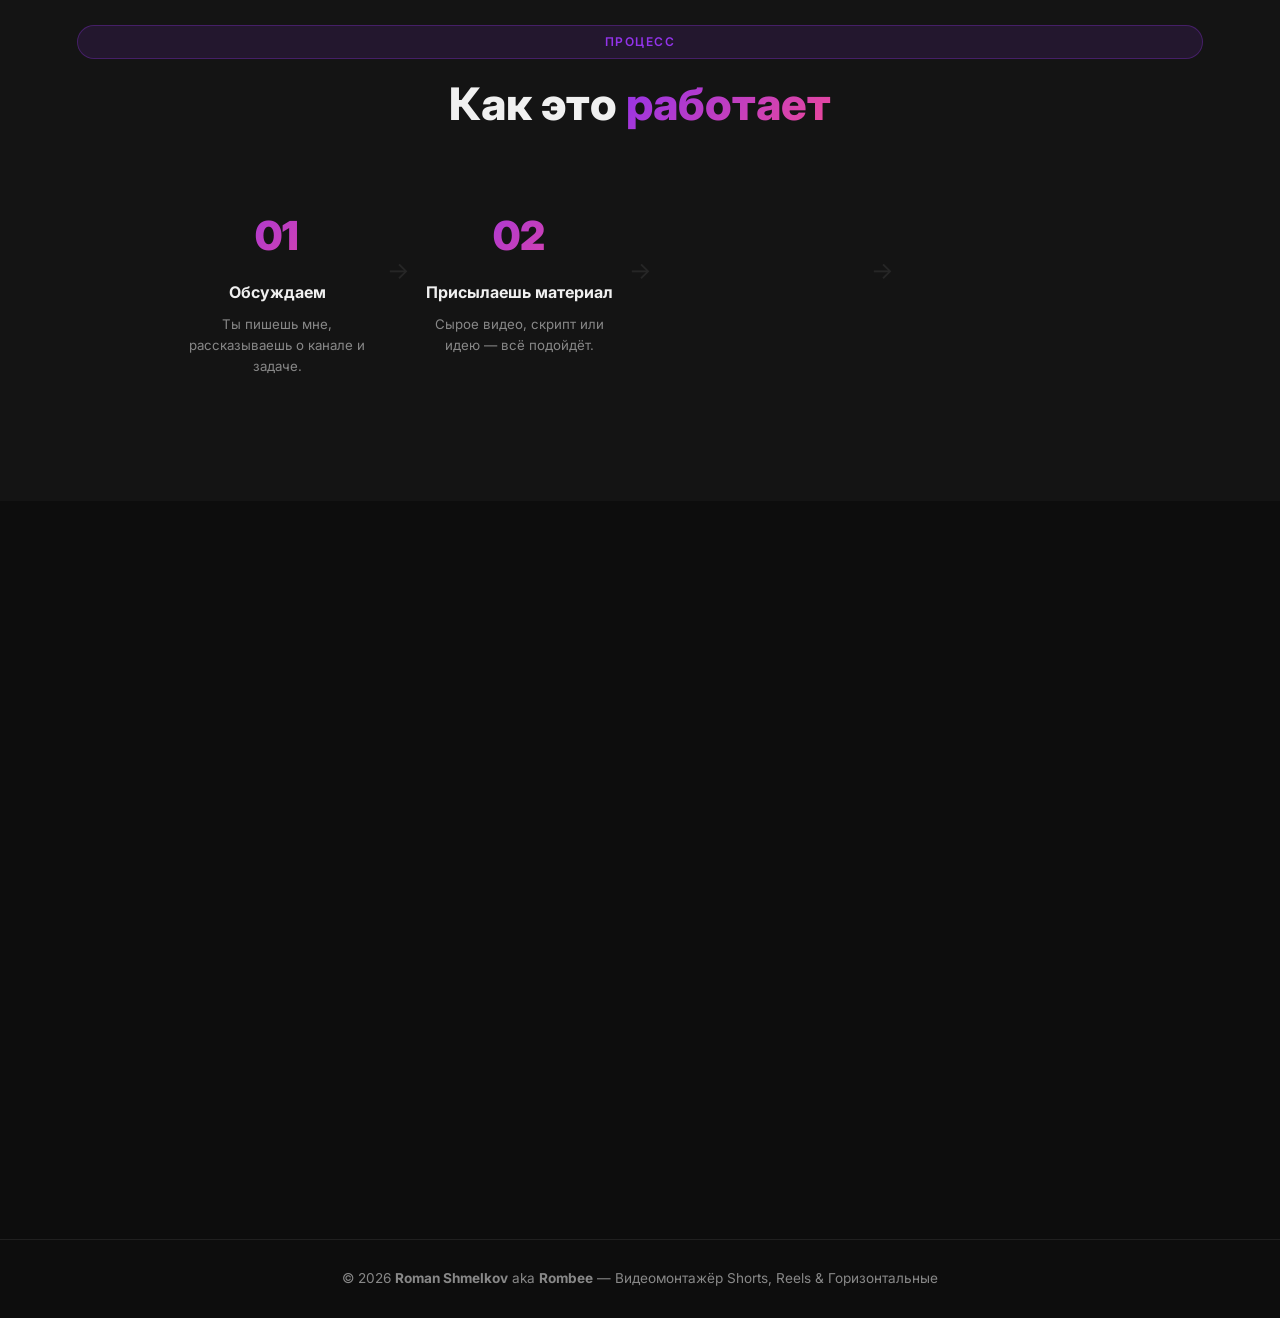
==== commit 808ab3d4: "Add AI tomatoes explainer sample Co-Authored-By: Claude Opus 5 (1M context) <noreply@anthropic.com>" ====
--- a/index.html
+++ b/index.html
@@ -313,7 +313,21 @@
         </div>
       </div>
 
-                        <div class="portfolio-card fade-in" data-type="shorts" data-video="videos/vacuum_asmr_ad.mp4">
+                              <div class="portfolio-card fade-in" data-type="shorts talking-head" data-video="videos/ai_tomatoes.mp4">
+        <div class="portfolio-card__thumb">
+          <img src="thumbnails/thumb_ai_tomatoes.jpg" alt="ИИ и помидоры" />
+          <div class="portfolio-card__overlay">
+            <span class="overlay-play">▶</span>
+          </div>
+          <span class="card-format card-format--vertical">Эксплейнер</span>
+        </div>
+        <div class="portfolio-card__info">
+          <span class="portfolio-card__tag">Технологии / Объяснение</span>
+          <p>ИИ и помидоры</p>
+        </div>
+      </div>
+
+      <div class="portfolio-card fade-in" data-type="shorts" data-video="videos/vacuum_asmr_ad.mp4">
         <div class="portfolio-card__thumb">
           <img src="thumbnails/thumb_vacuum_asmr_ad.jpg" alt="Реклама пылесоса, ASMR-подача" />
           <div class="portfolio-card__overlay">
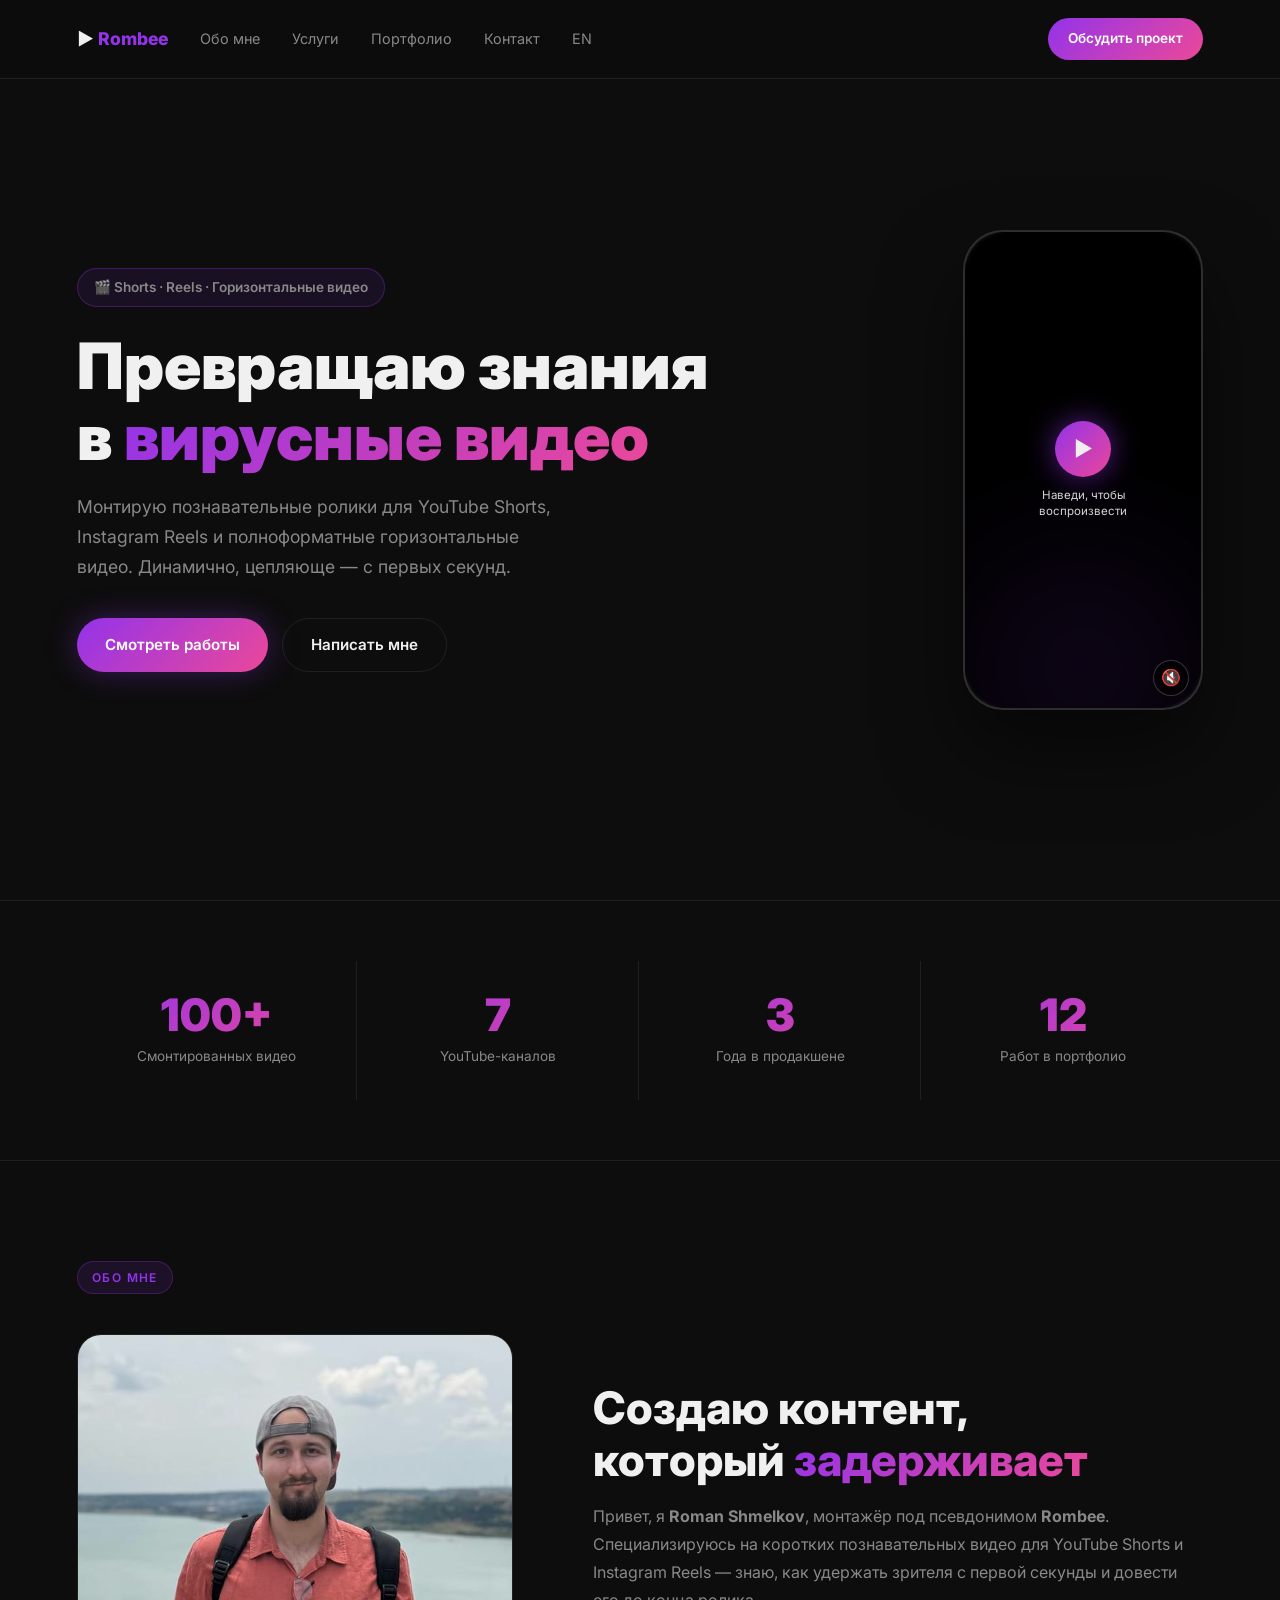
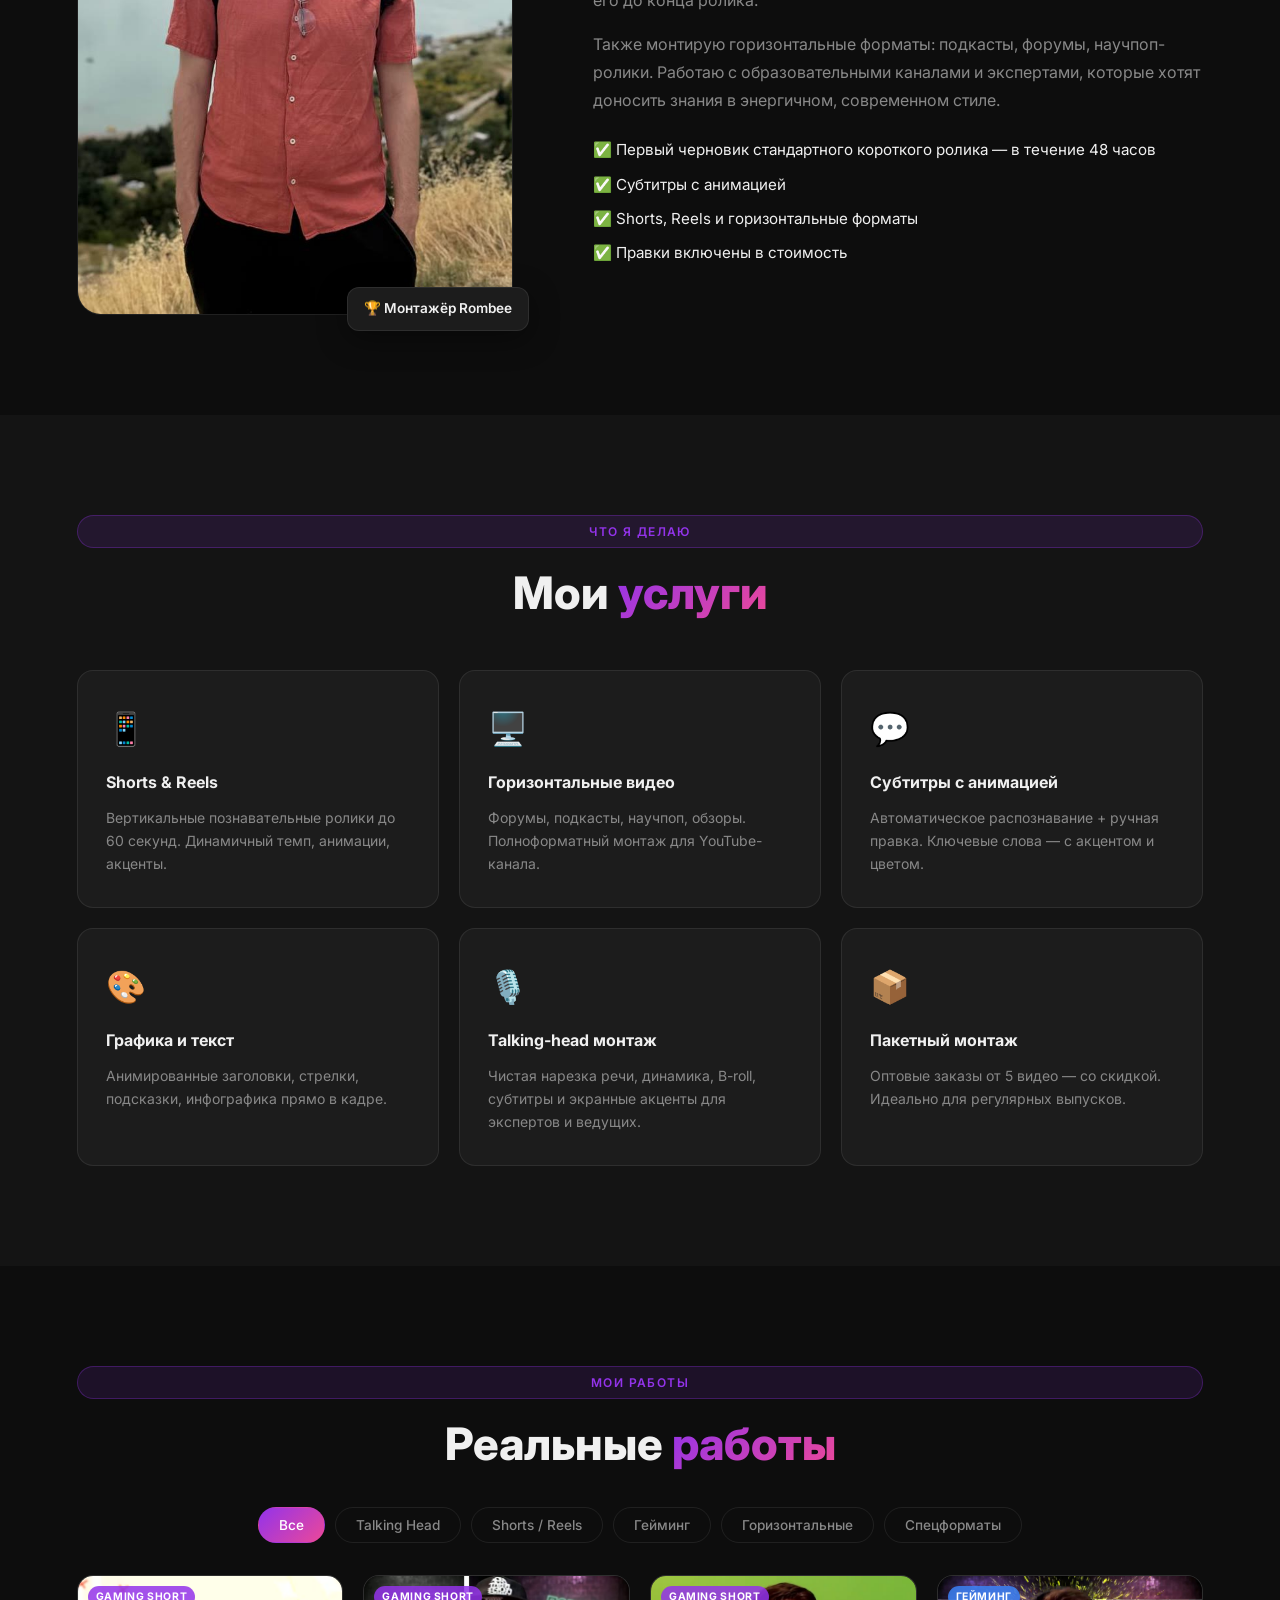
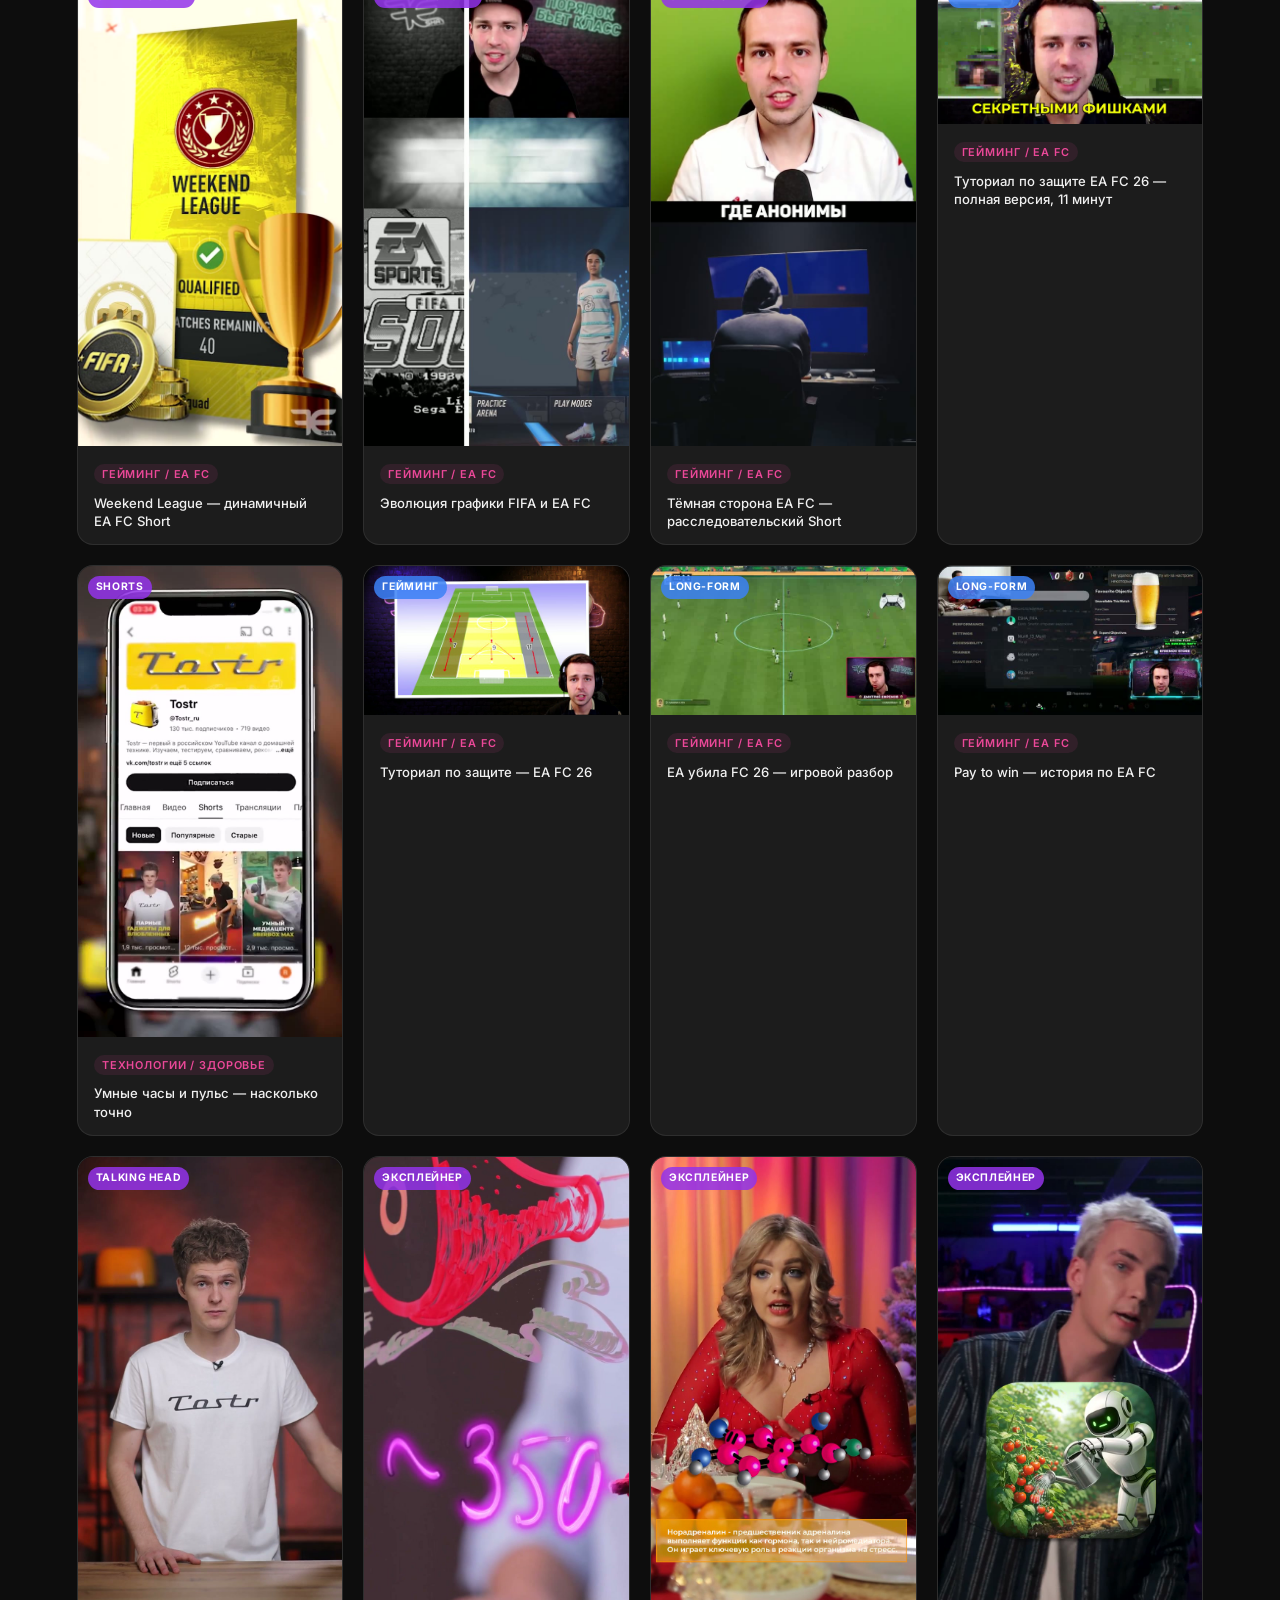
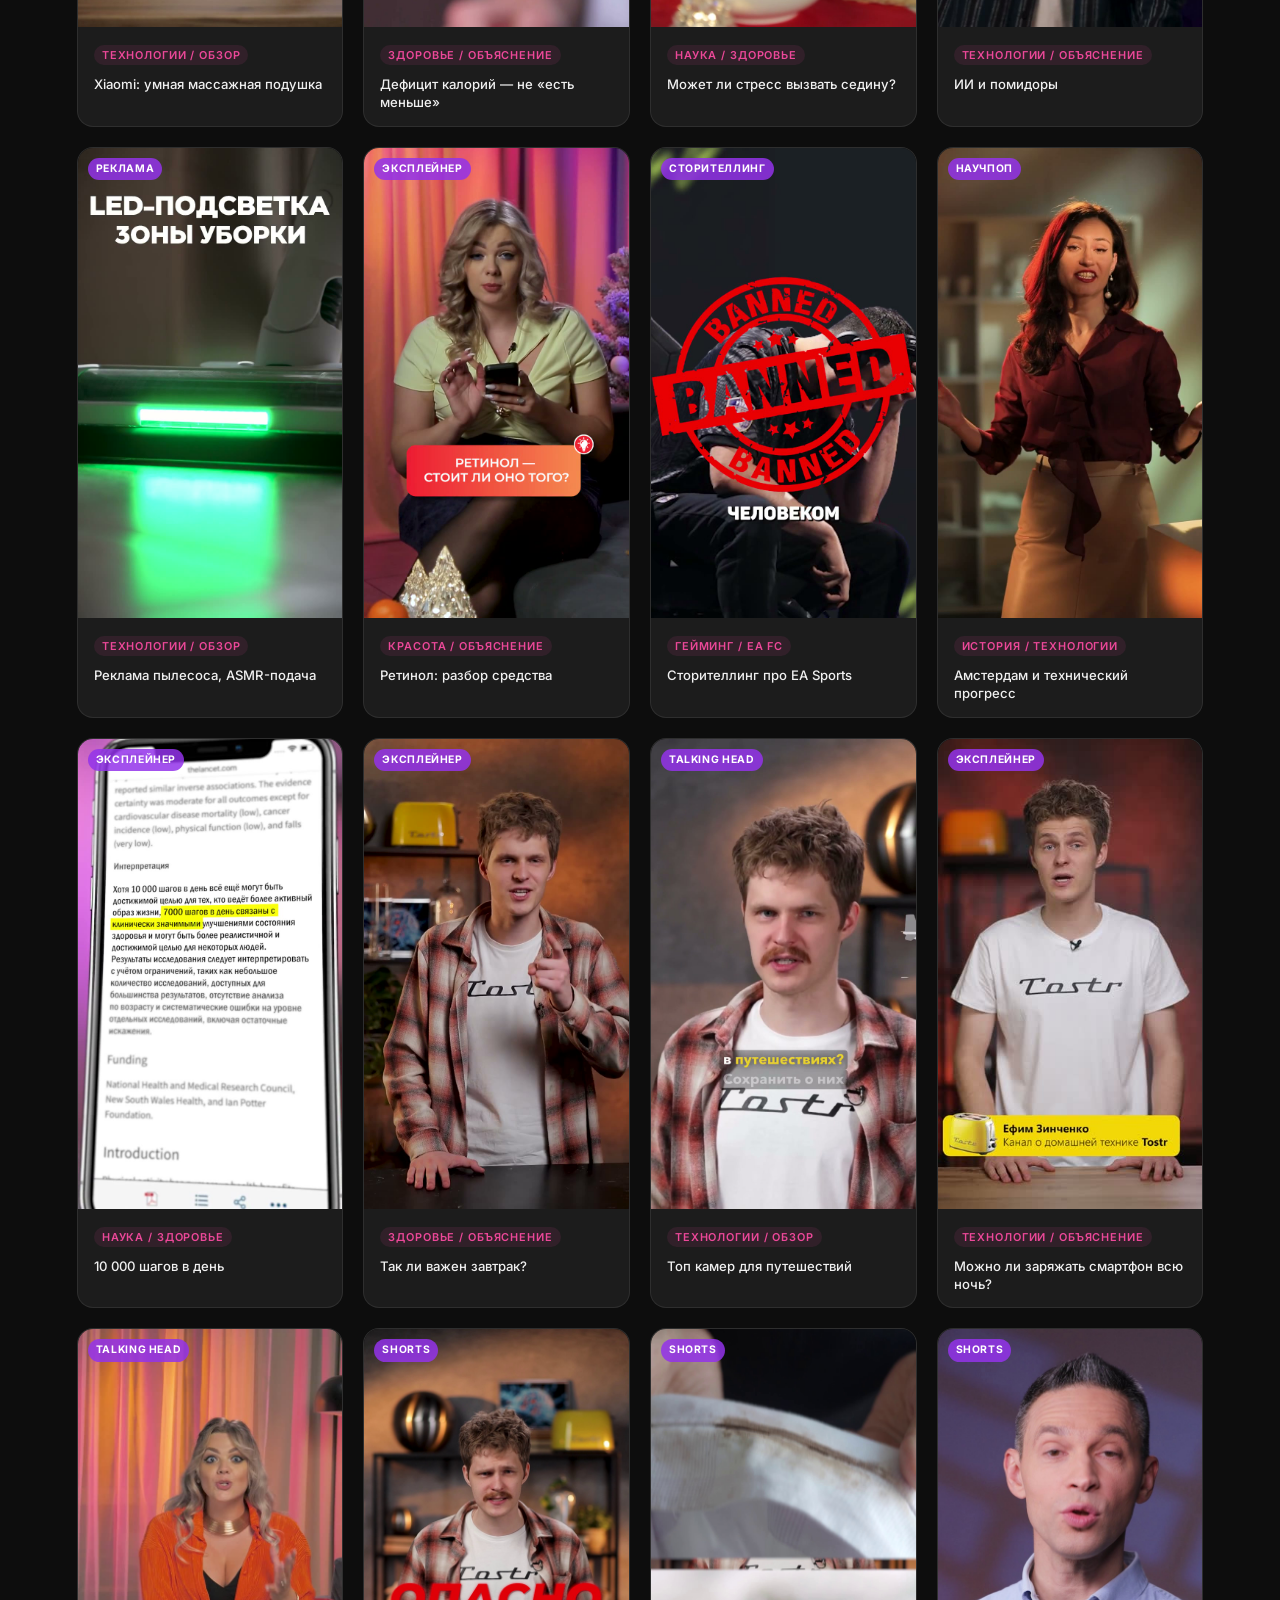
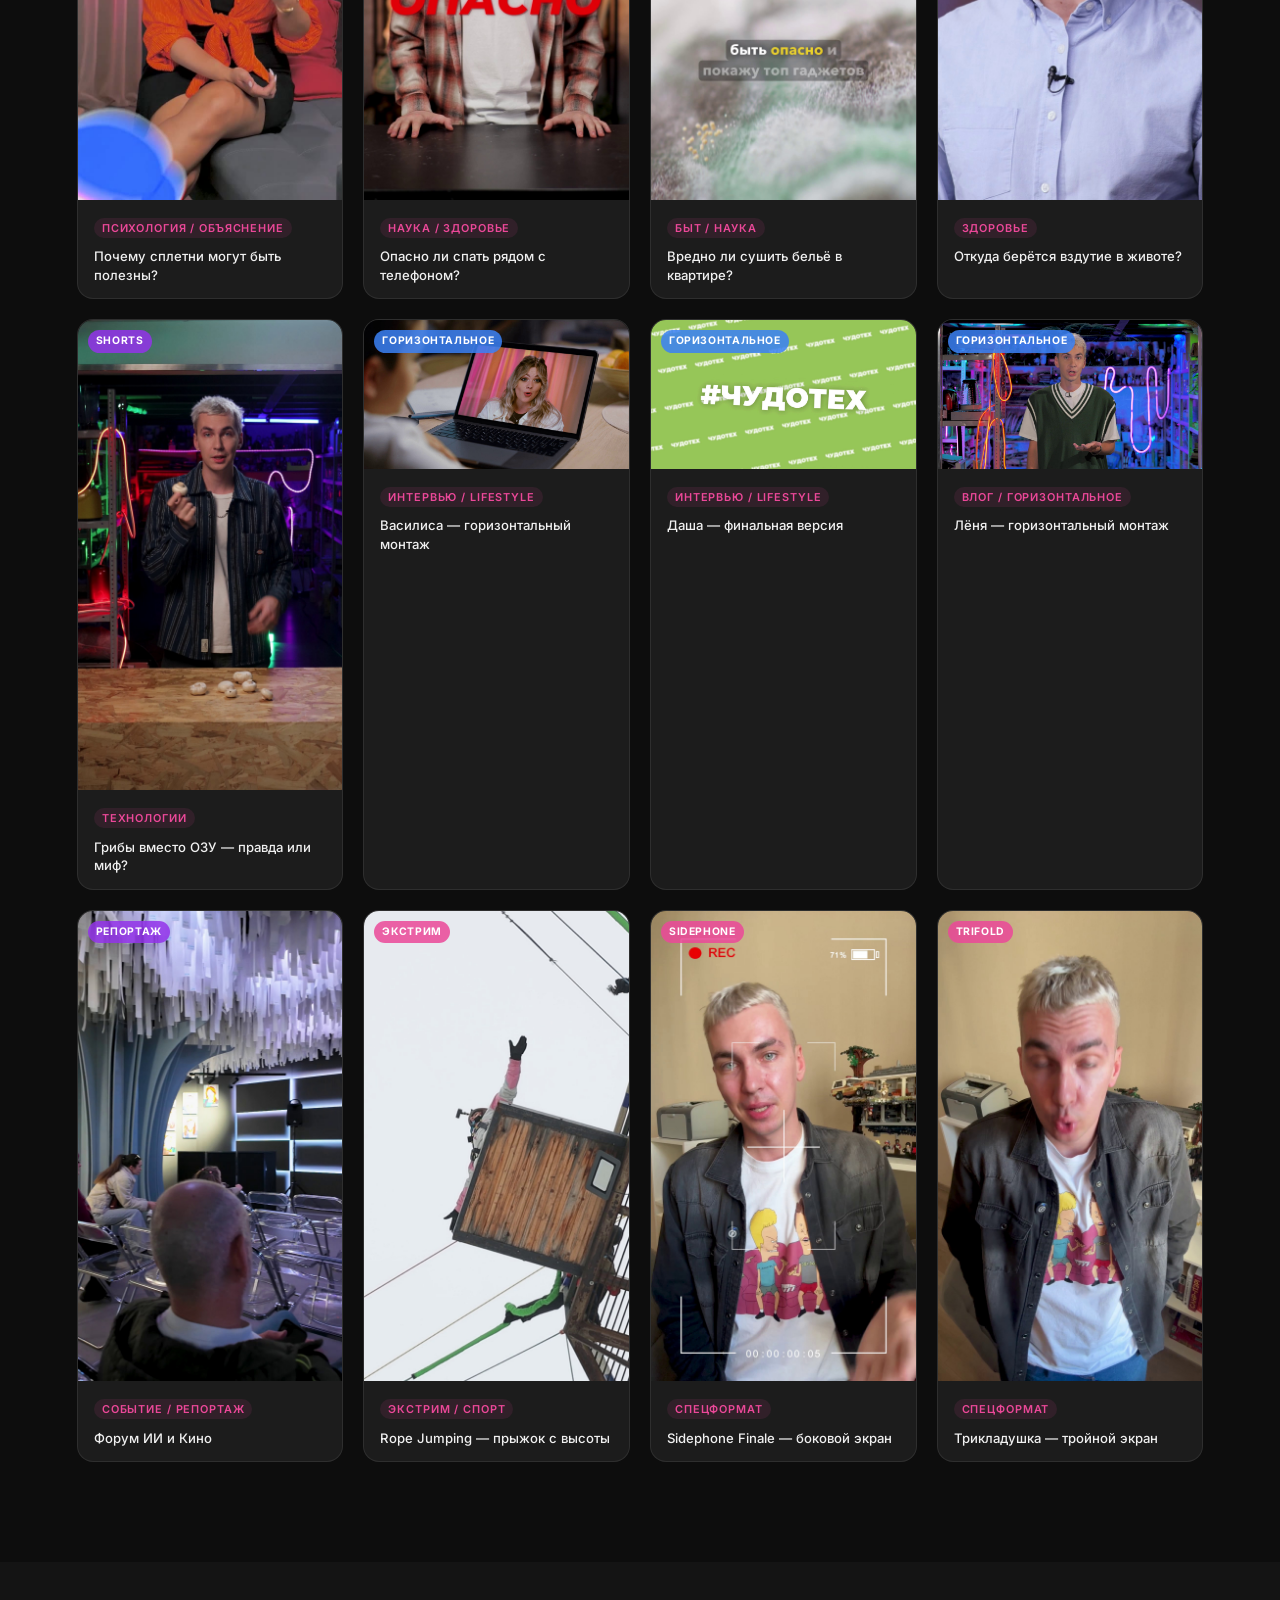
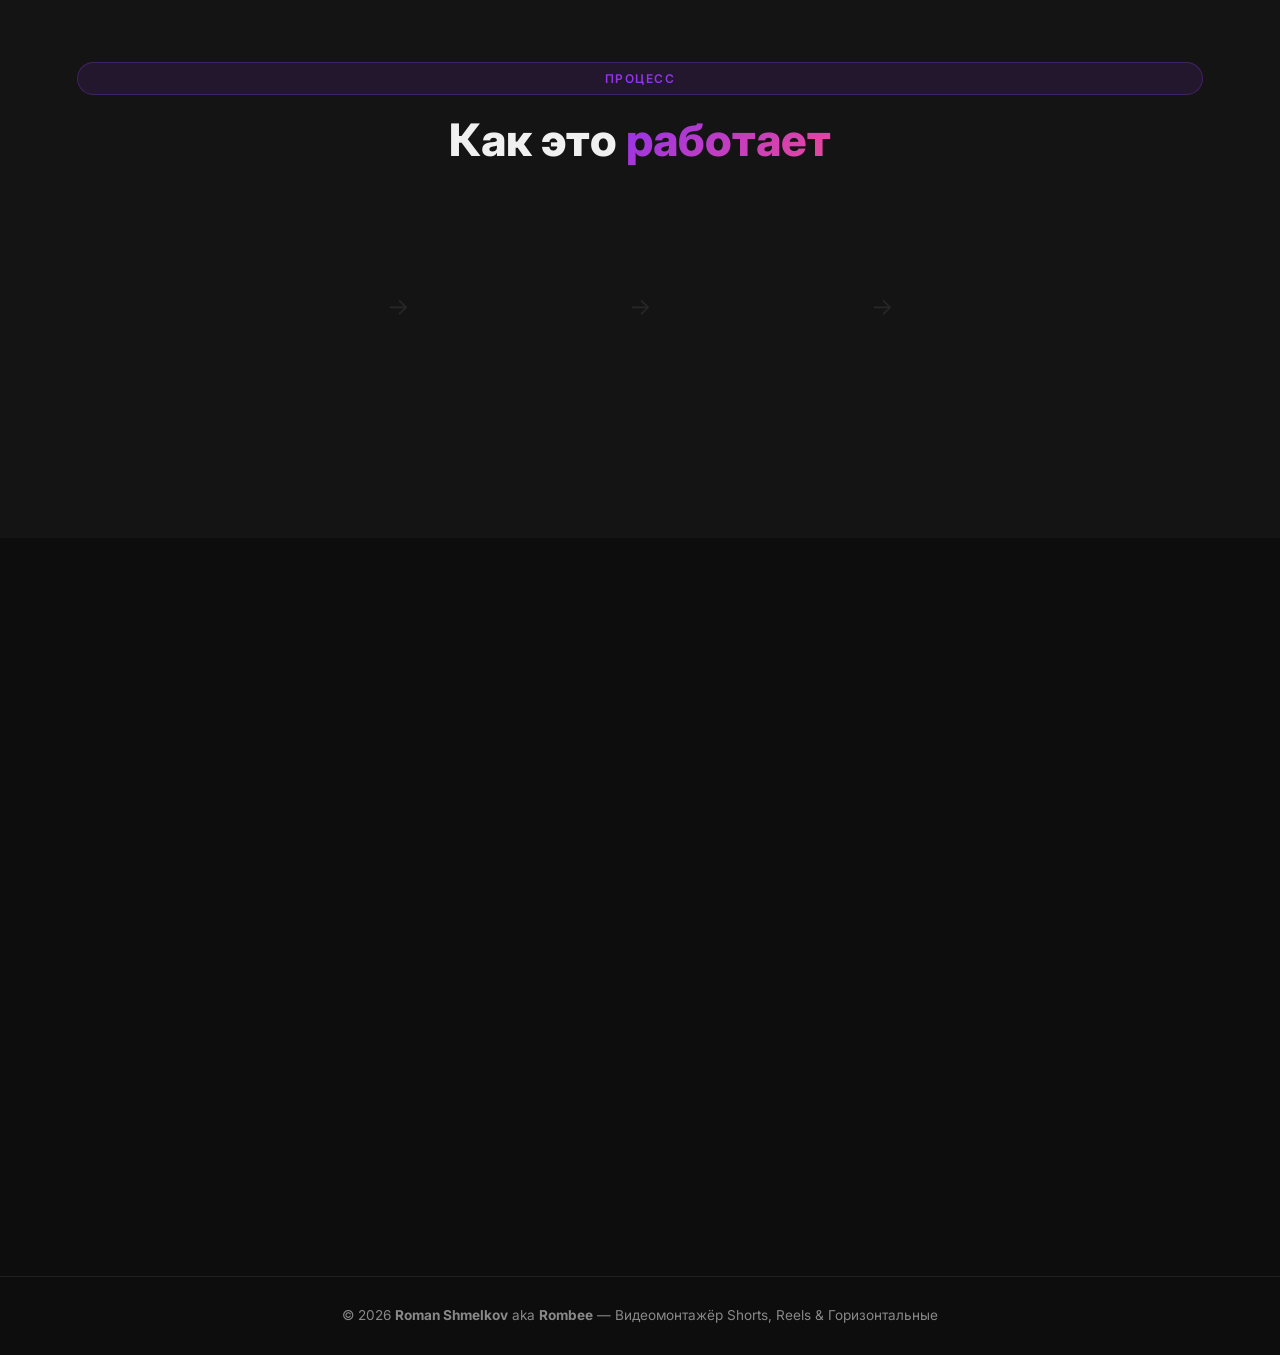
==== commit 3c09e1c6: "Add full EA FC 26 defending tutorial and smartwatch pulse short Co-Authored-By: Claude Opus 5 (1M co" ====
--- a/index.html
+++ b/index.html
@@ -229,6 +229,34 @@
         </div>
       </div>
 
+      <div class="portfolio-card fade-in" data-type="horizontal gaming talking-head" data-video="videos/eafc_tutorial_full.mp4">
+        <div class="portfolio-card__thumb portfolio-card__thumb--wide">
+          <img src="thumbnails/thumb_eafc_tutorial_full.jpg" alt="Туториал по защите EA FC 26 — полная версия" />
+          <div class="portfolio-card__overlay">
+            <span class="overlay-play">▶</span>
+          </div>
+          <span class="card-format card-format--horizontal">Гейминг</span>
+        </div>
+        <div class="portfolio-card__info">
+          <span class="portfolio-card__tag">Гейминг / EA FC</span>
+          <p>Туториал по защите EA FC 26 — полная версия, 11 минут</p>
+        </div>
+      </div>
+
+      <div class="portfolio-card fade-in" data-type="shorts talking-head" data-video="videos/smartwatch_pulse.mp4">
+        <div class="portfolio-card__thumb">
+          <img src="thumbnails/thumb_smartwatch_pulse.jpg" alt="Умные часы и пульс" />
+          <div class="portfolio-card__overlay">
+            <span class="overlay-play">▶</span>
+          </div>
+          <span class="card-format card-format--vertical">Shorts</span>
+        </div>
+        <div class="portfolio-card__info">
+          <span class="portfolio-card__tag">Технологии / Здоровье</span>
+          <p>Умные часы и пульс — насколько точно</p>
+        </div>
+      </div>
+
       <div class="portfolio-card fade-in" data-type="horizontal gaming talking-head" data-video="videos/eafc_tutorial.mp4">
         <div class="portfolio-card__thumb portfolio-card__thumb--wide">
           <img src="thumbnails/thumb_eafc_tutorial.jpg" alt="Туториал по защите EA FC 26" />
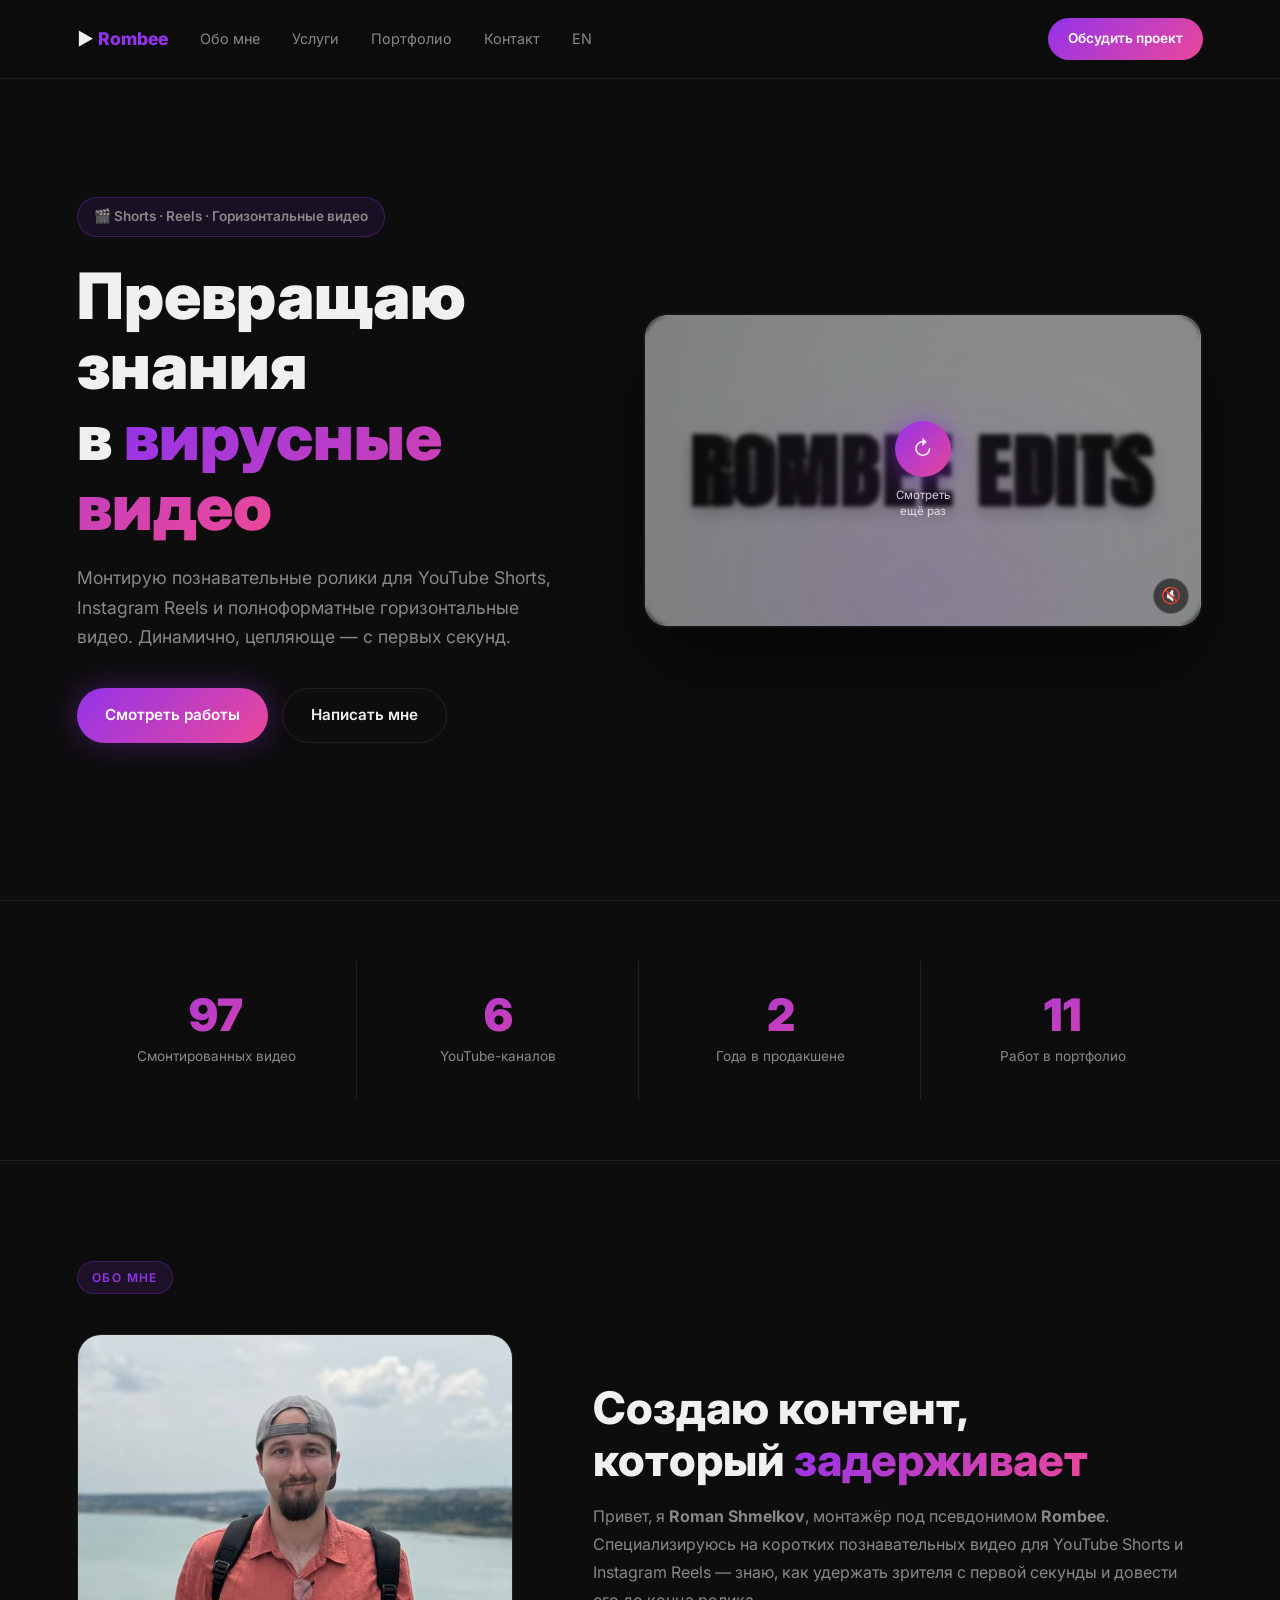
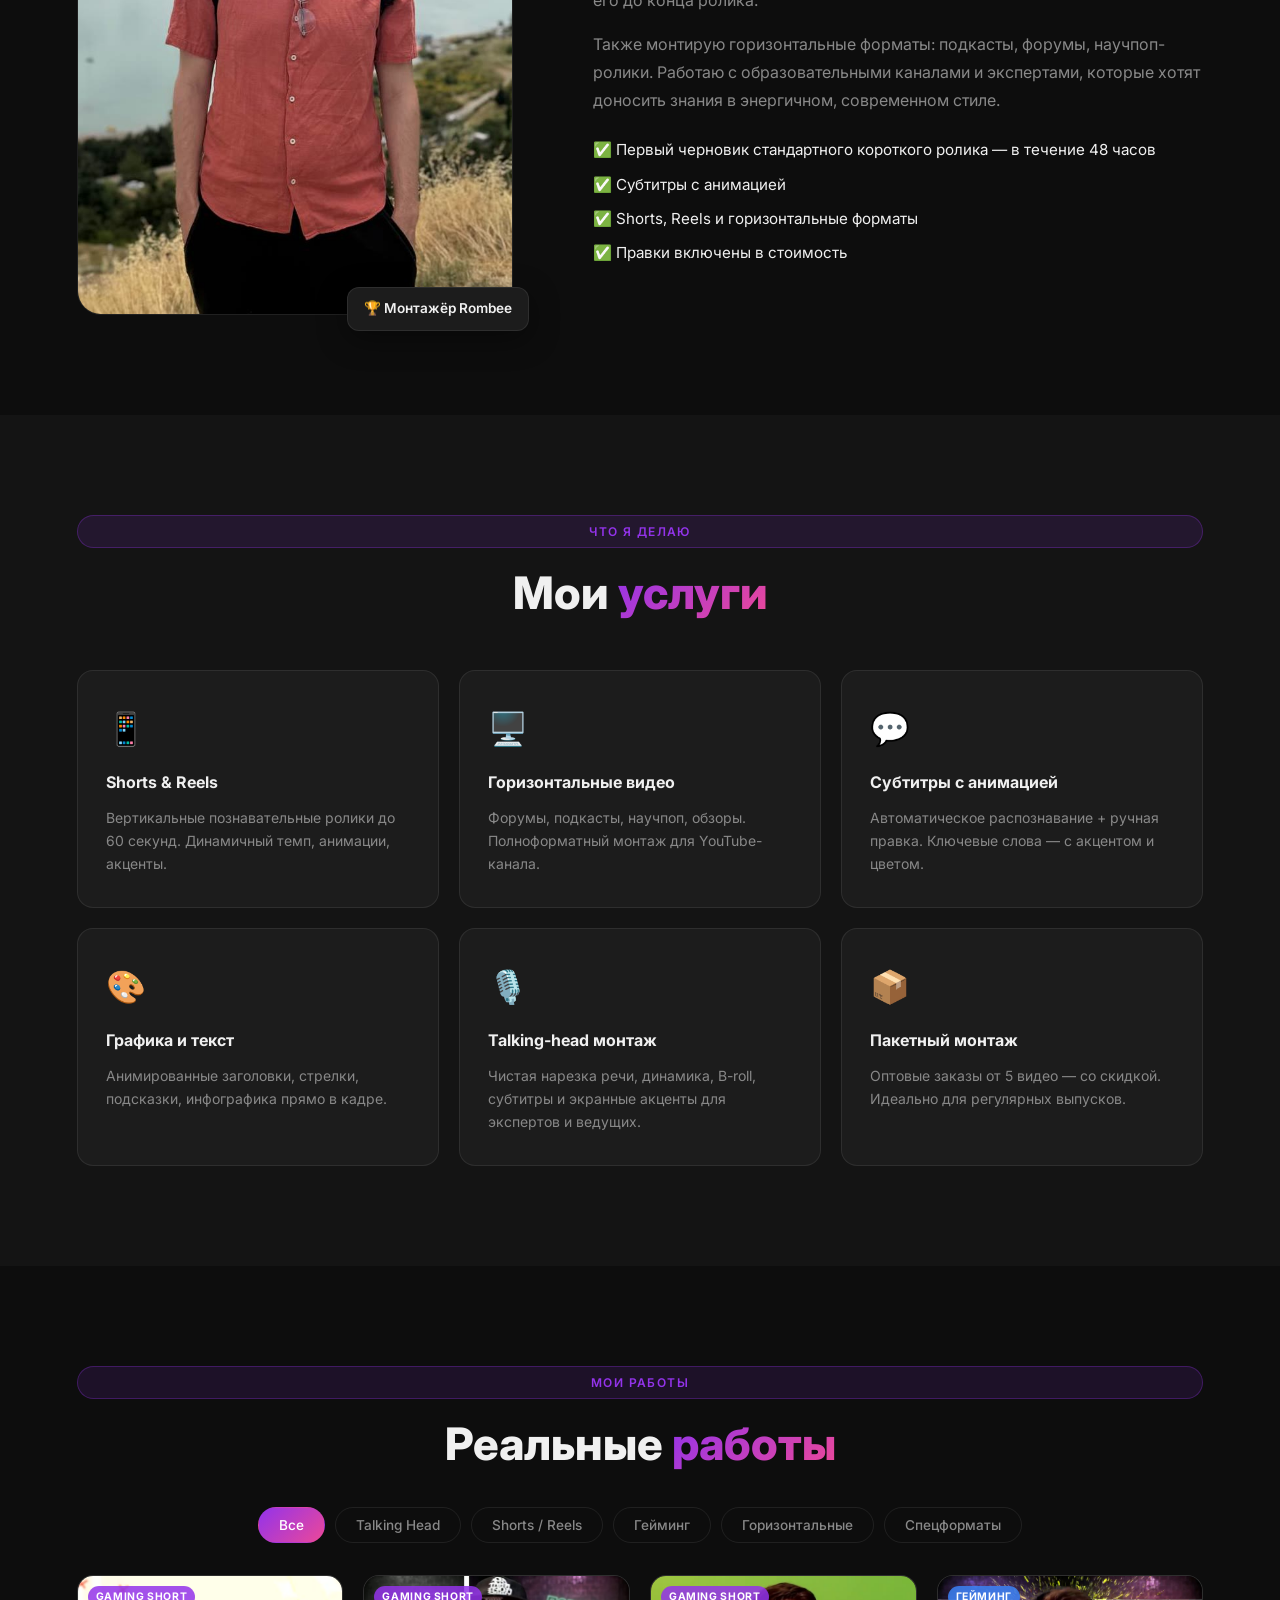
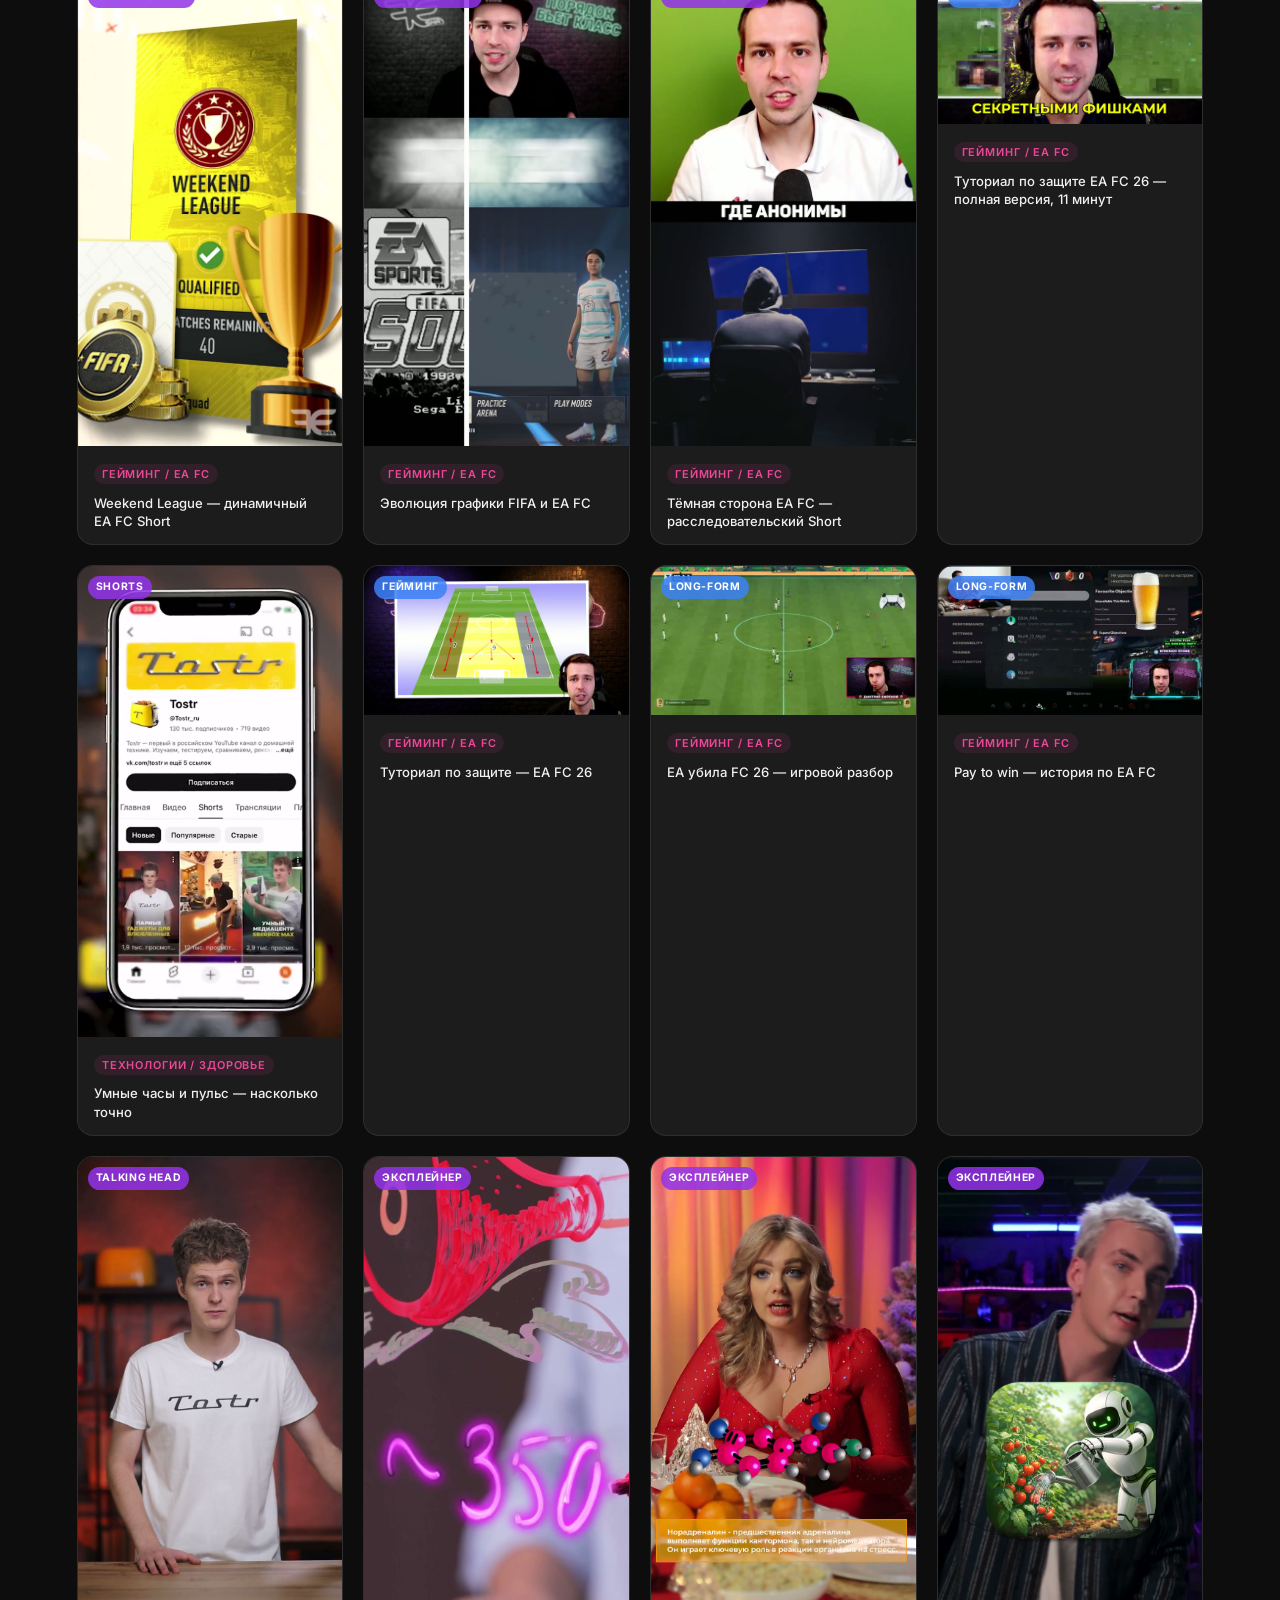
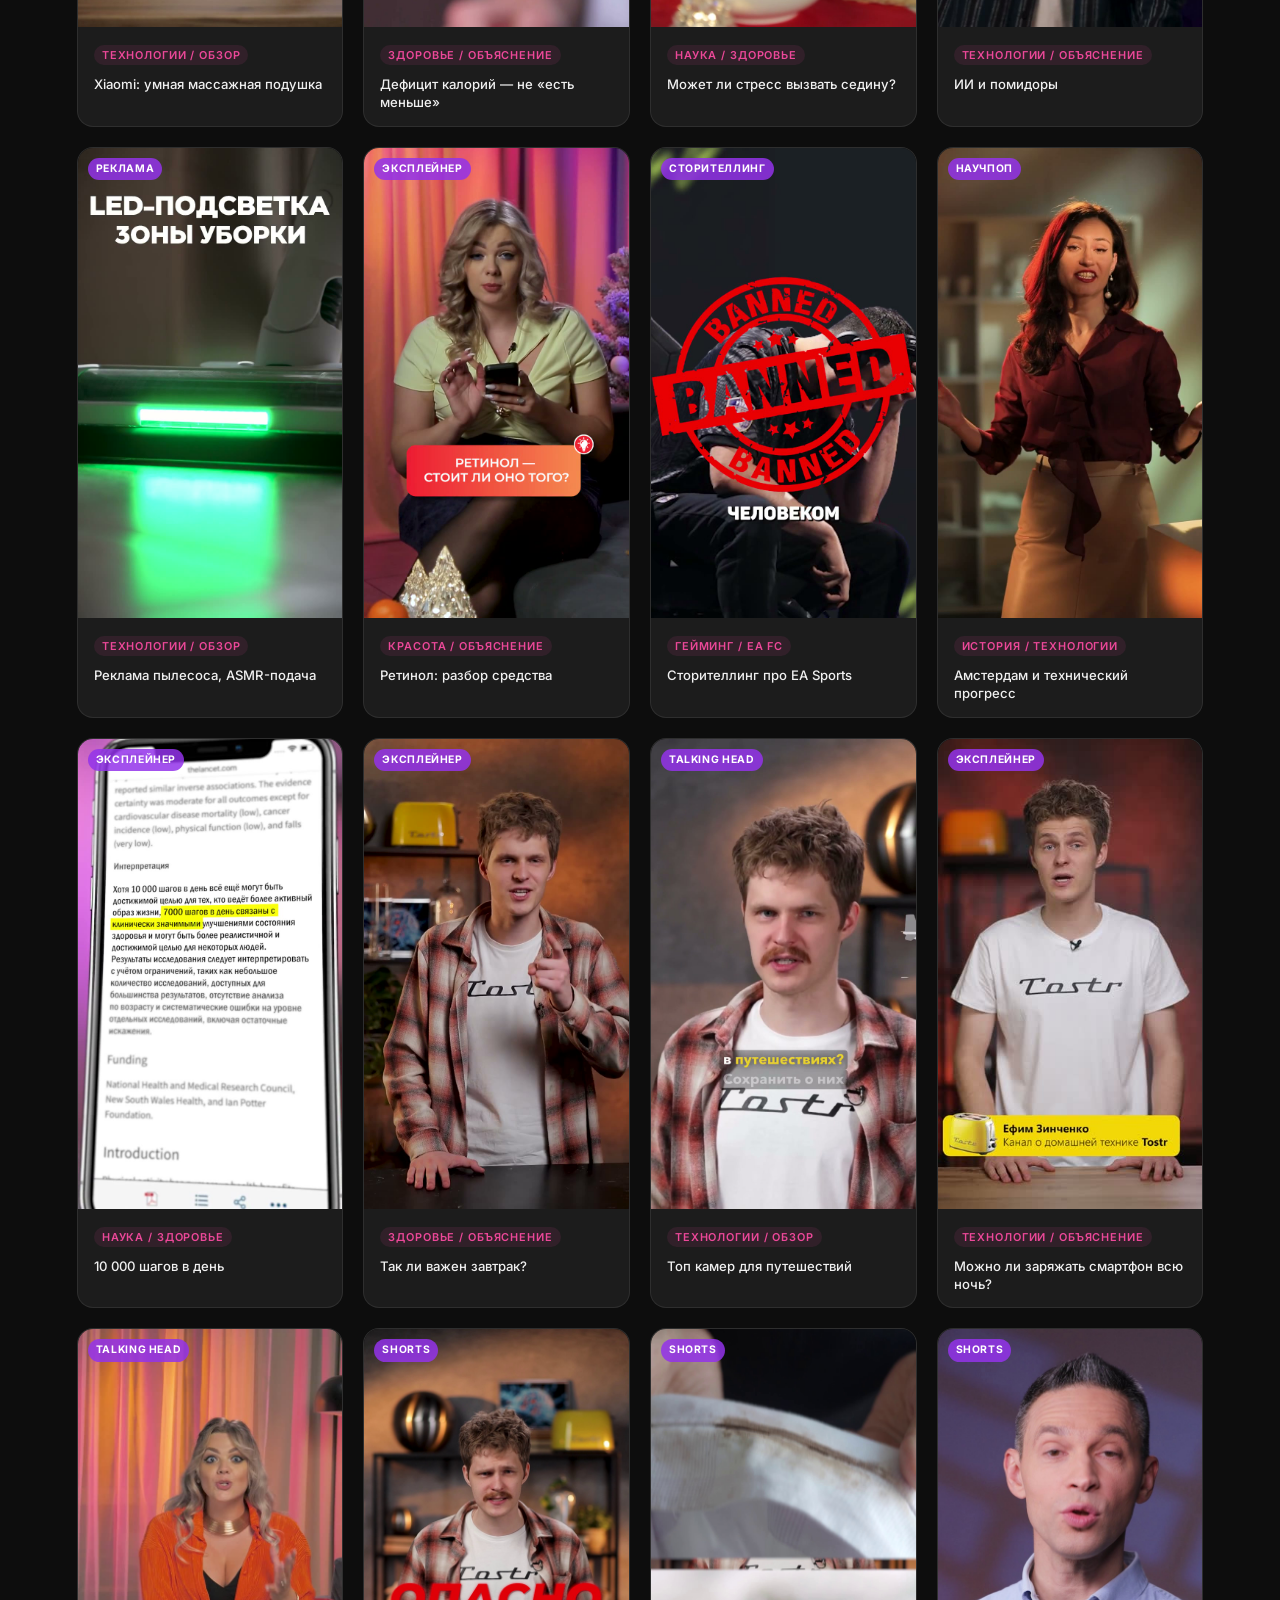
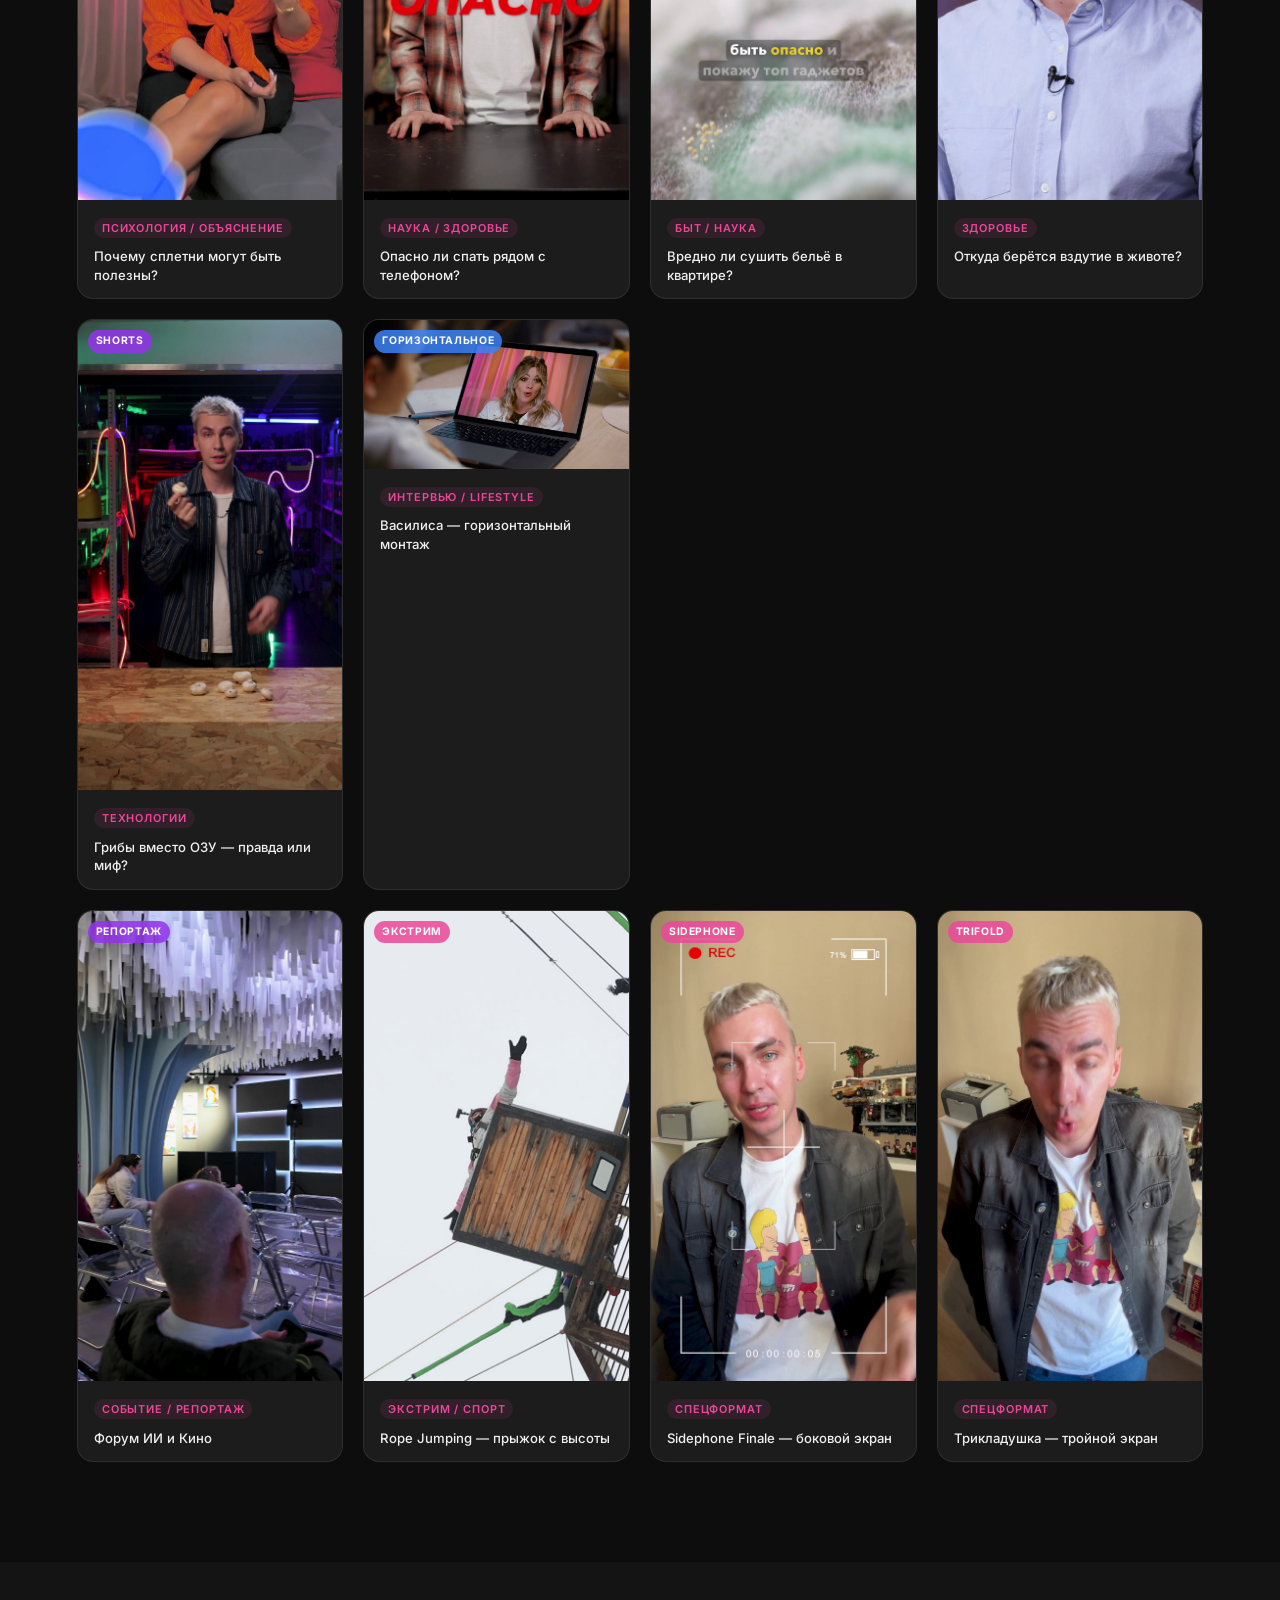
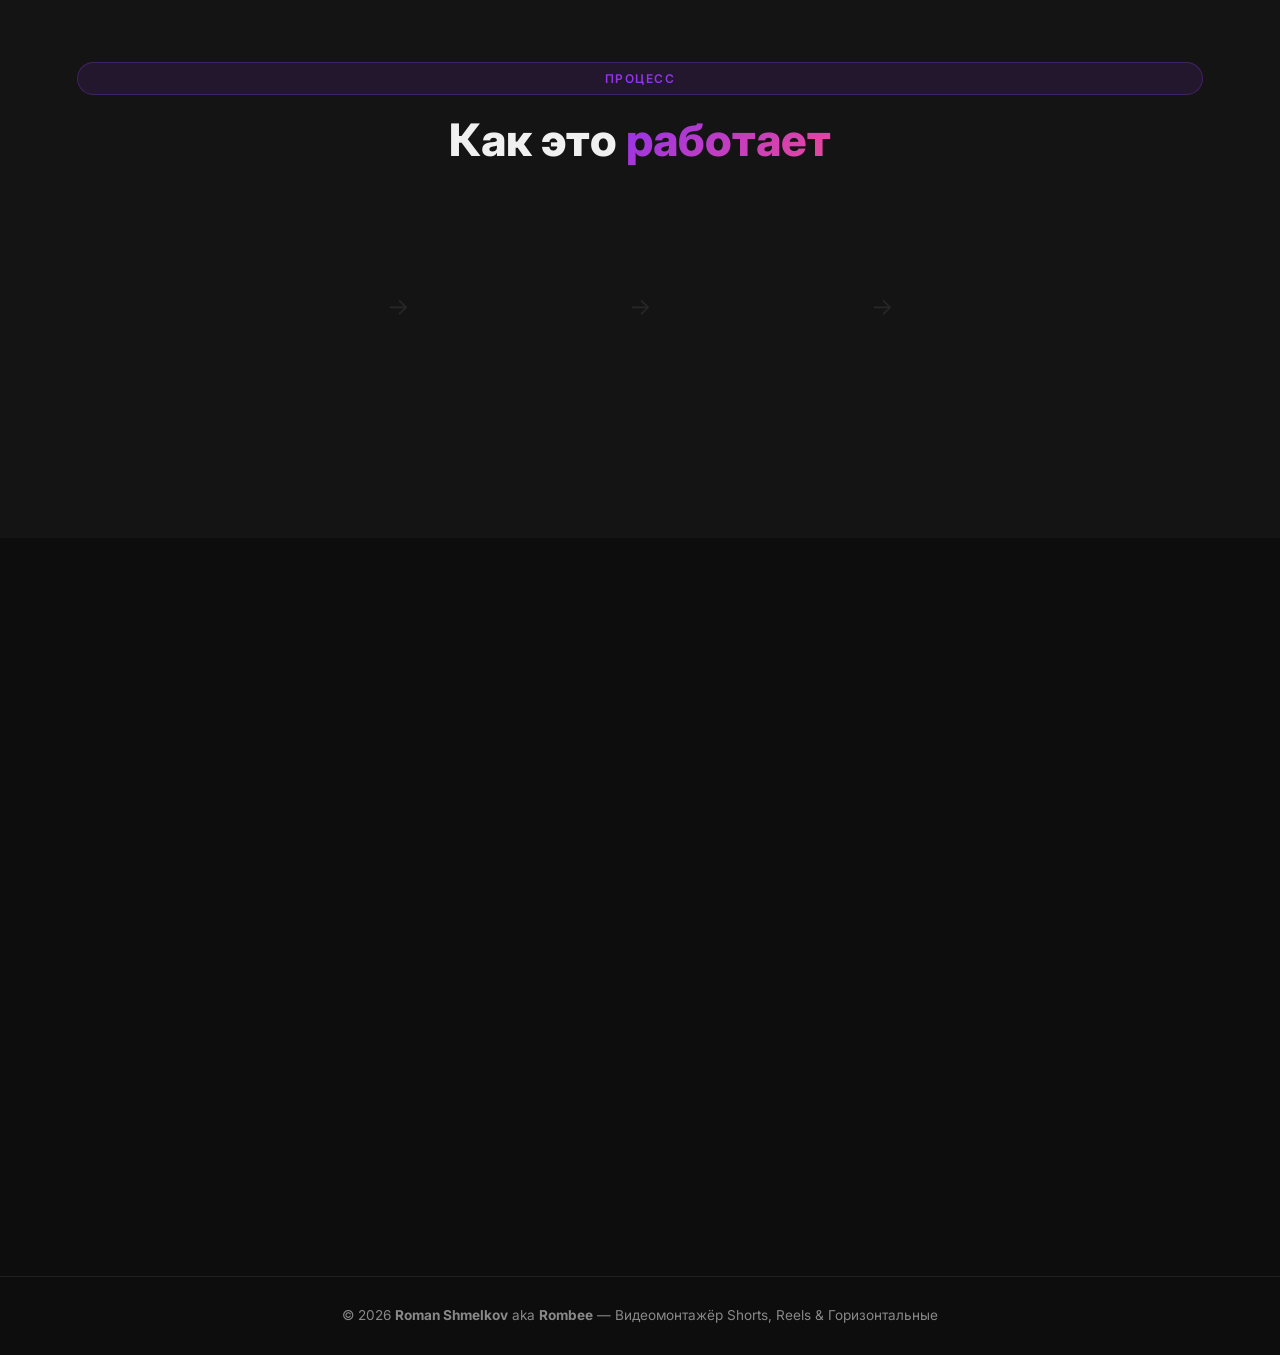
==== commit 5a055a65: "Replace hero phone with ROMBEE EDITS intro video (16:9) Co-Authored-By: Claude Opus 5.5 (1M context)" ====
--- a/index.html
+++ b/index.html
@@ -53,19 +53,20 @@
     </div>
 
     <div class="hero__visual">
-      <div class="phone-frame">
-        <div class="phone-screen phone-screen--video">
+      <div class="intro-frame">
+        <div class="intro-screen">
           <video
             id="heroVideo"
-            src="videos/hero.mp4"
+            src="videos/intro.mp4"
+            poster="thumbnails/intro_poster.jpg"
             muted
-            loop
+            autoplay
             playsinline
-            preload="metadata"
+            preload="auto"
           ></video>
-          <div class="video-hint" id="videoHint">
-            <span>▶</span>
-            <p>Наведи, чтобы<br/>воспроизвести</p>
+          <div class="video-hint hidden" id="videoHint">
+            <span>↻</span>
+            <p>Смотреть<br/>ещё раз</p>
           </div>
           <button class="sound-btn" id="soundBtn" title="Включить звук">🔇</button>
         </div>
--- a/style.css
+++ b/style.css
@@ -783,3 +783,25 @@
   .form__row { grid-template-columns: 1fr; }
   .stats__grid { grid-template-columns: repeat(2, 1fr); }
 }
+
+/* ===== INTRO (16:9) в hero ===== */
+.hero__visual { flex: 0 1 560px; min-width: 0; }
+.intro-frame {
+  position: relative;
+  width: 100%;
+  aspect-ratio: 16 / 9;
+  background: #000;
+  border-radius: 24px;
+  border: 2px solid var(--border);
+  overflow: hidden;
+  box-shadow: 0 40px 80px rgba(0,0,0,0.5);
+  cursor: pointer;
+}
+.intro-screen { position: absolute; inset: 0; border-radius: inherit; overflow: hidden; }
+.intro-screen video { width: 100%; height: 100%; object-fit: cover; display: block; }
+.intro-frame .phone-glow { width: 320px; }
+
+@media (max-width: 768px) {
+  .hero__visual { flex: none; width: 100%; max-width: 560px; margin: 0 auto; }
+  .intro-frame { border-radius: 16px; }
+}
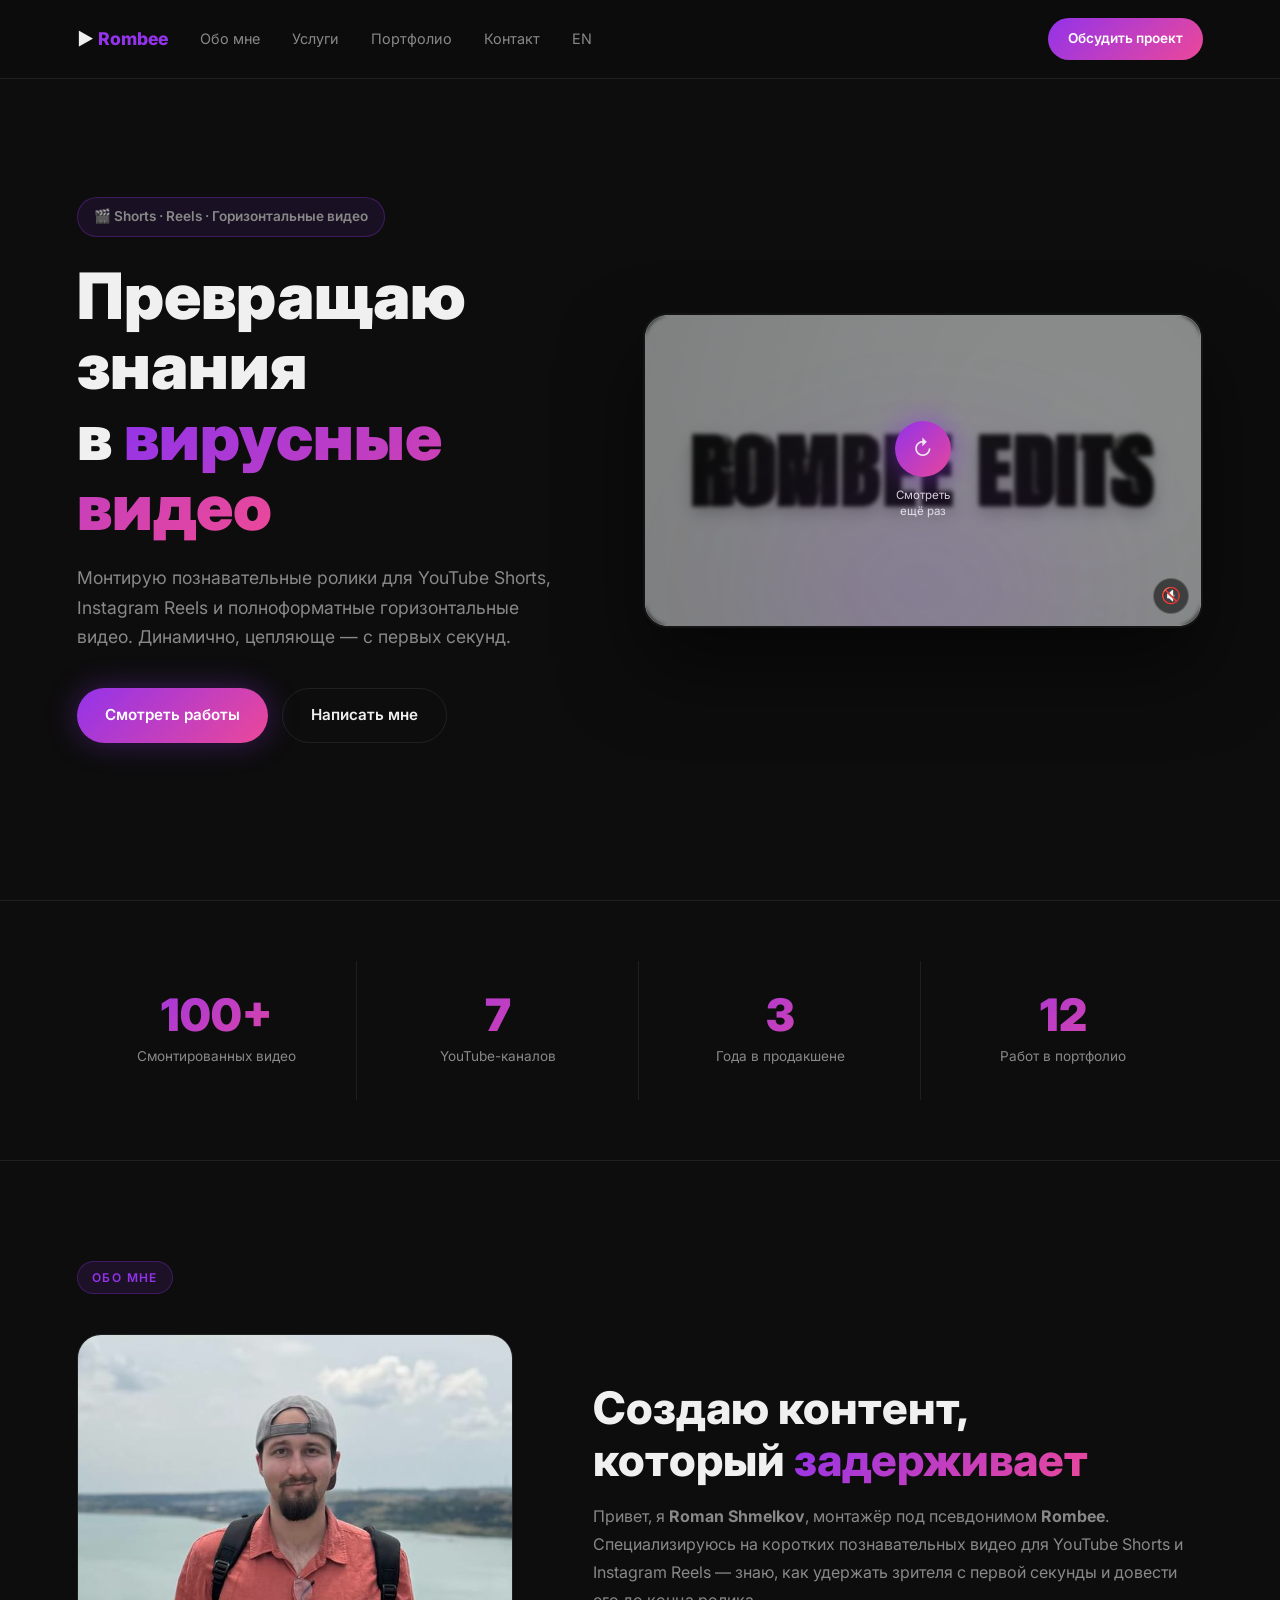
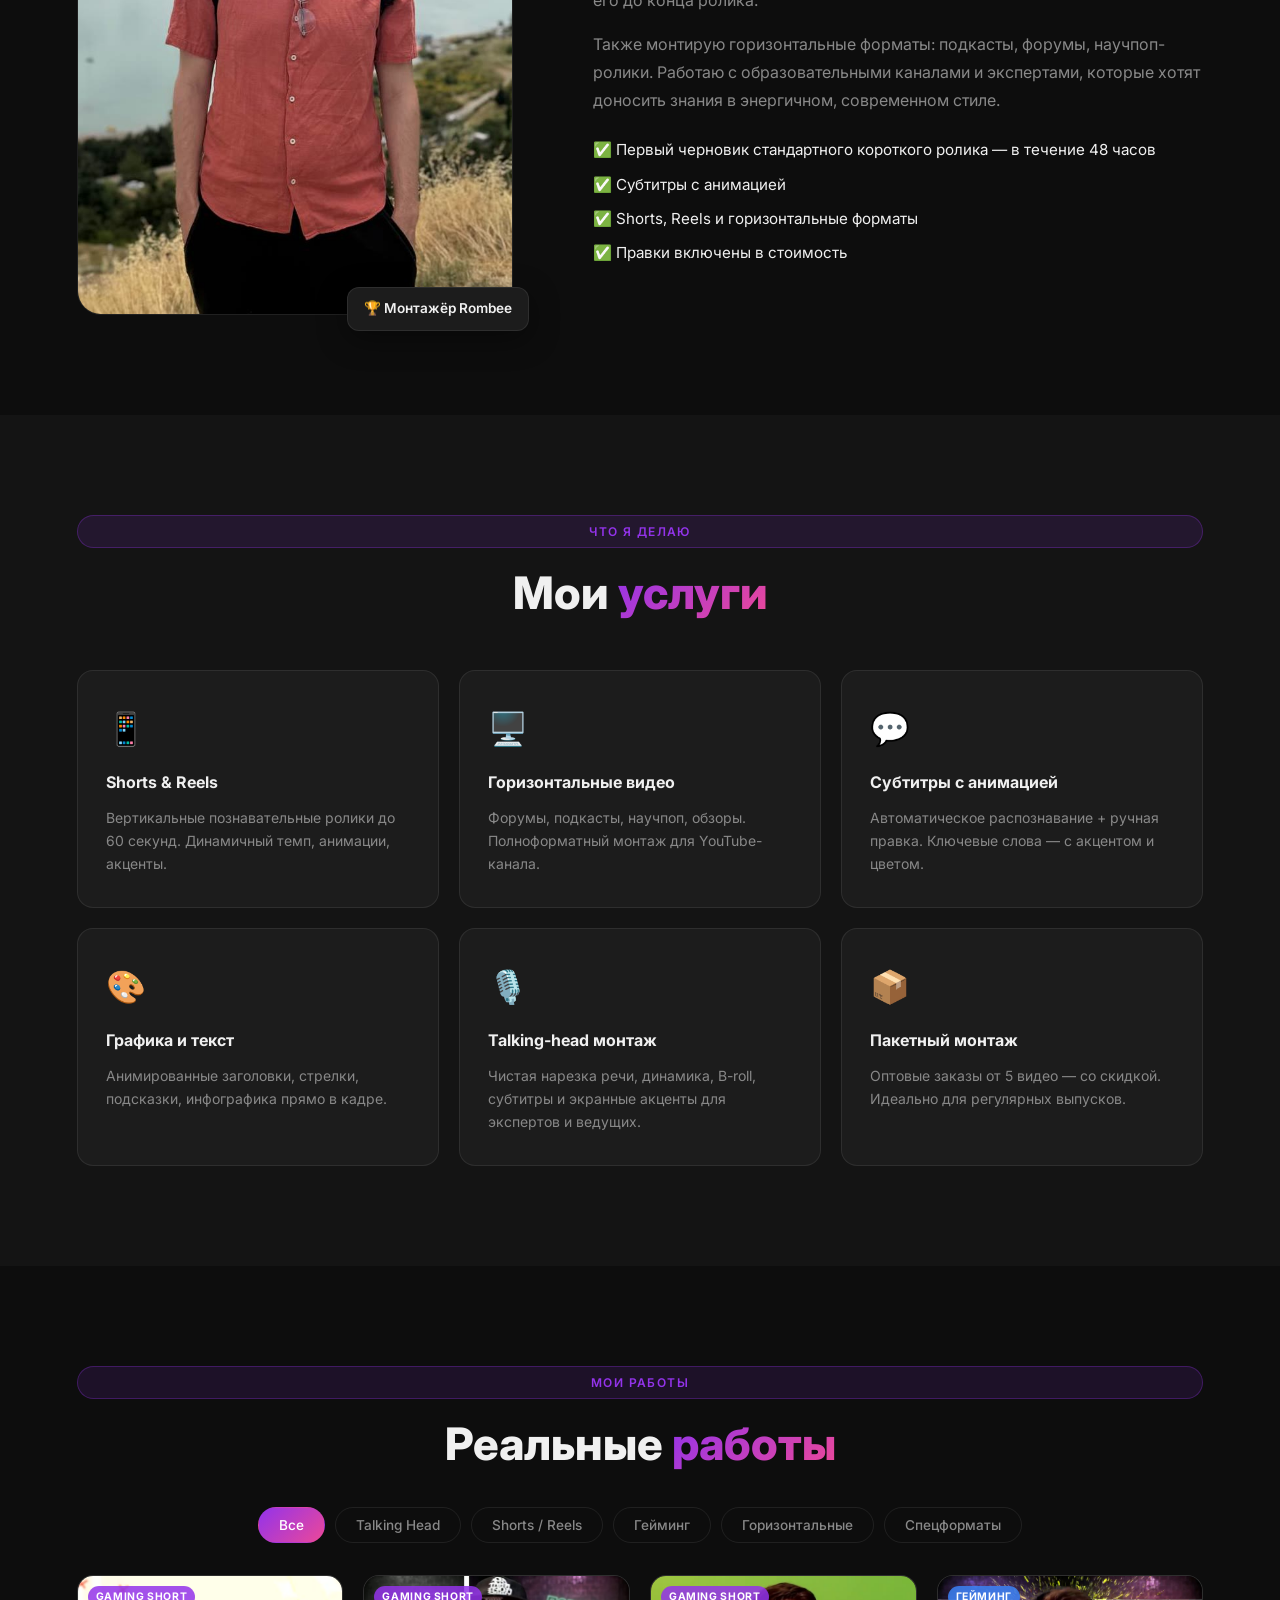
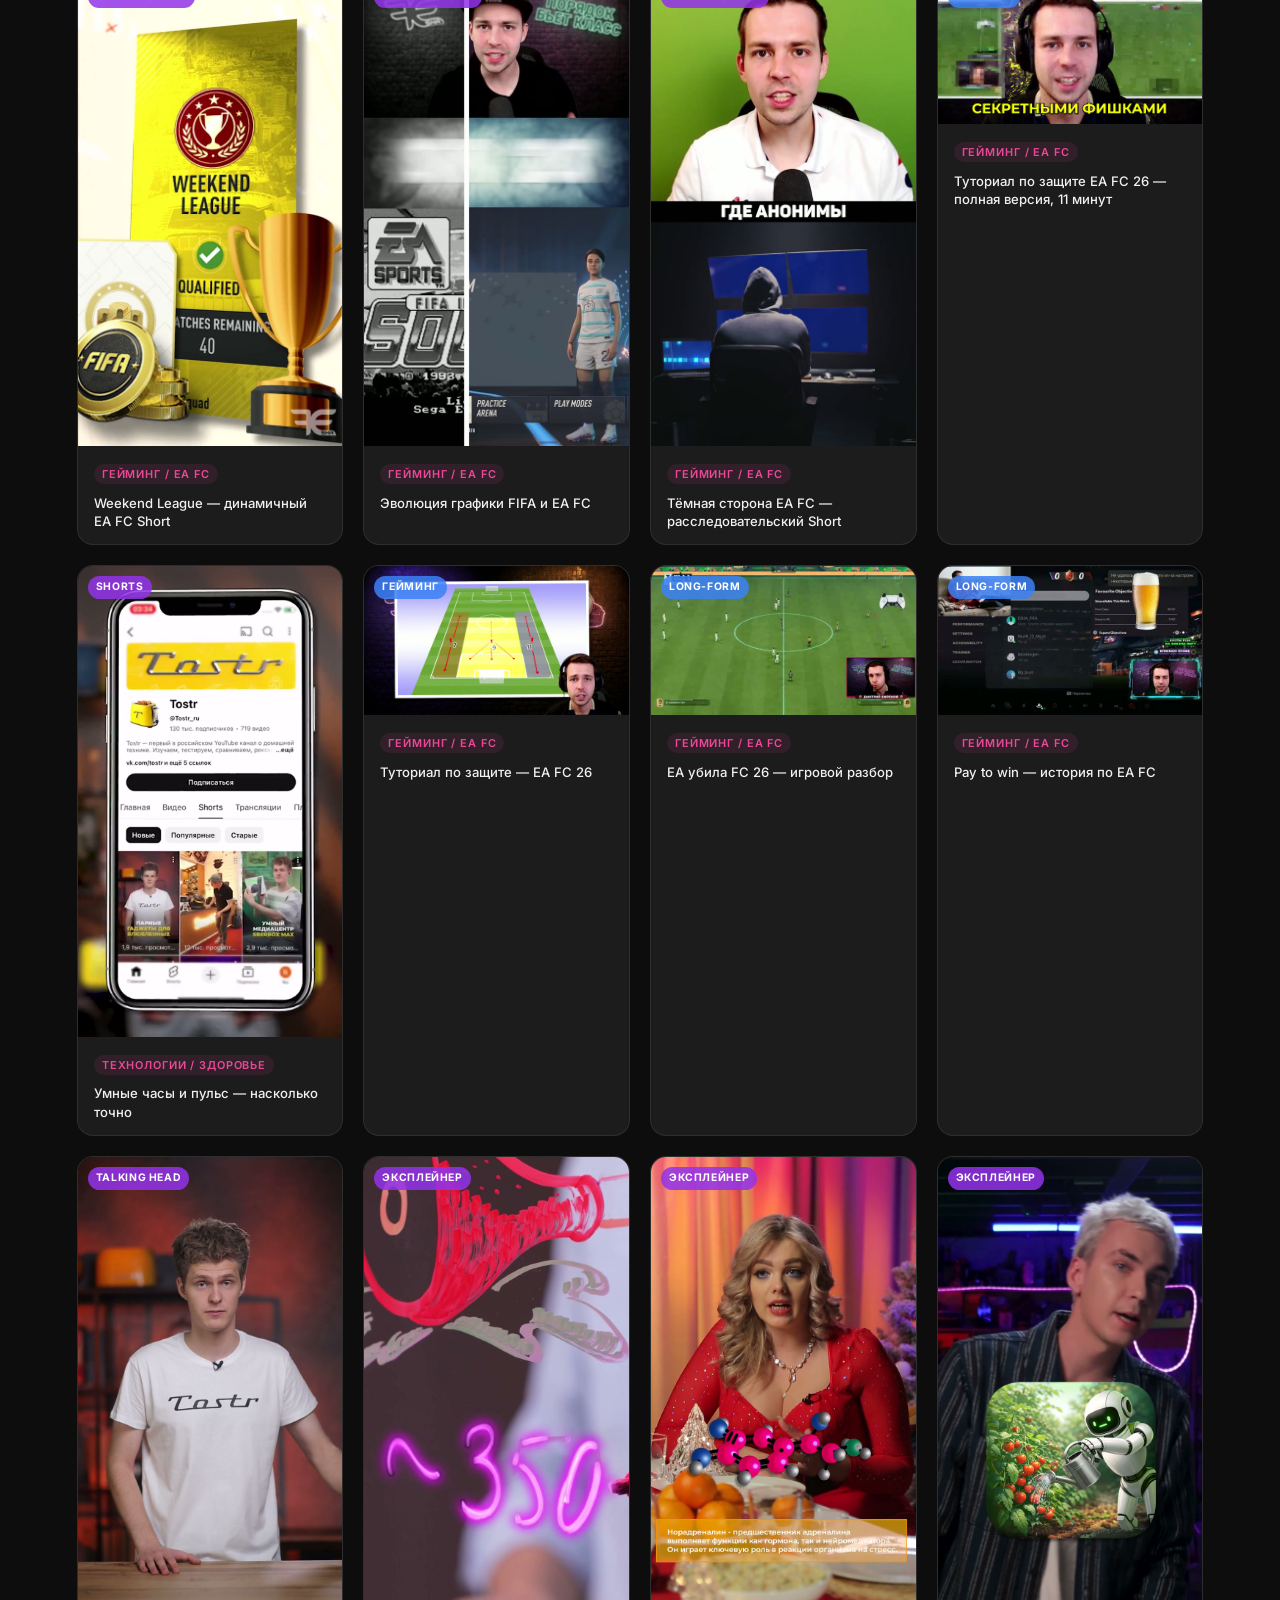
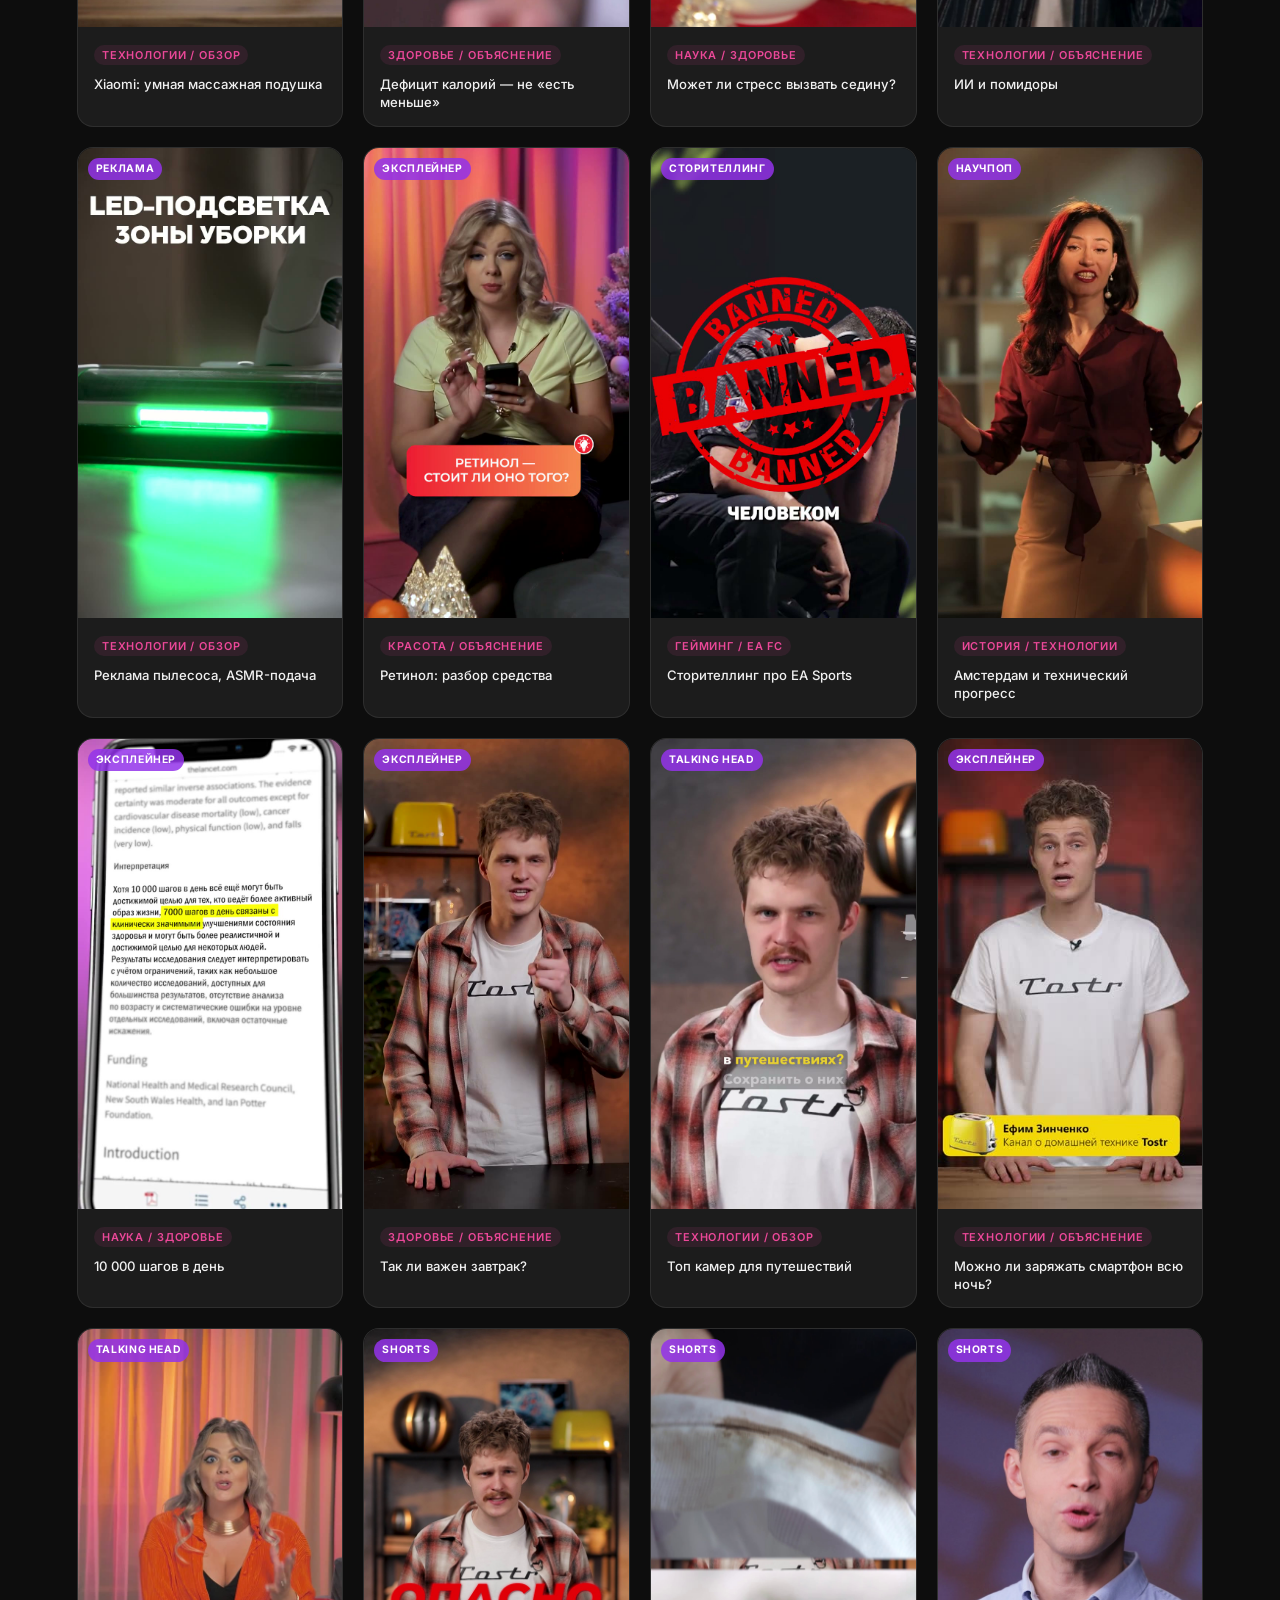
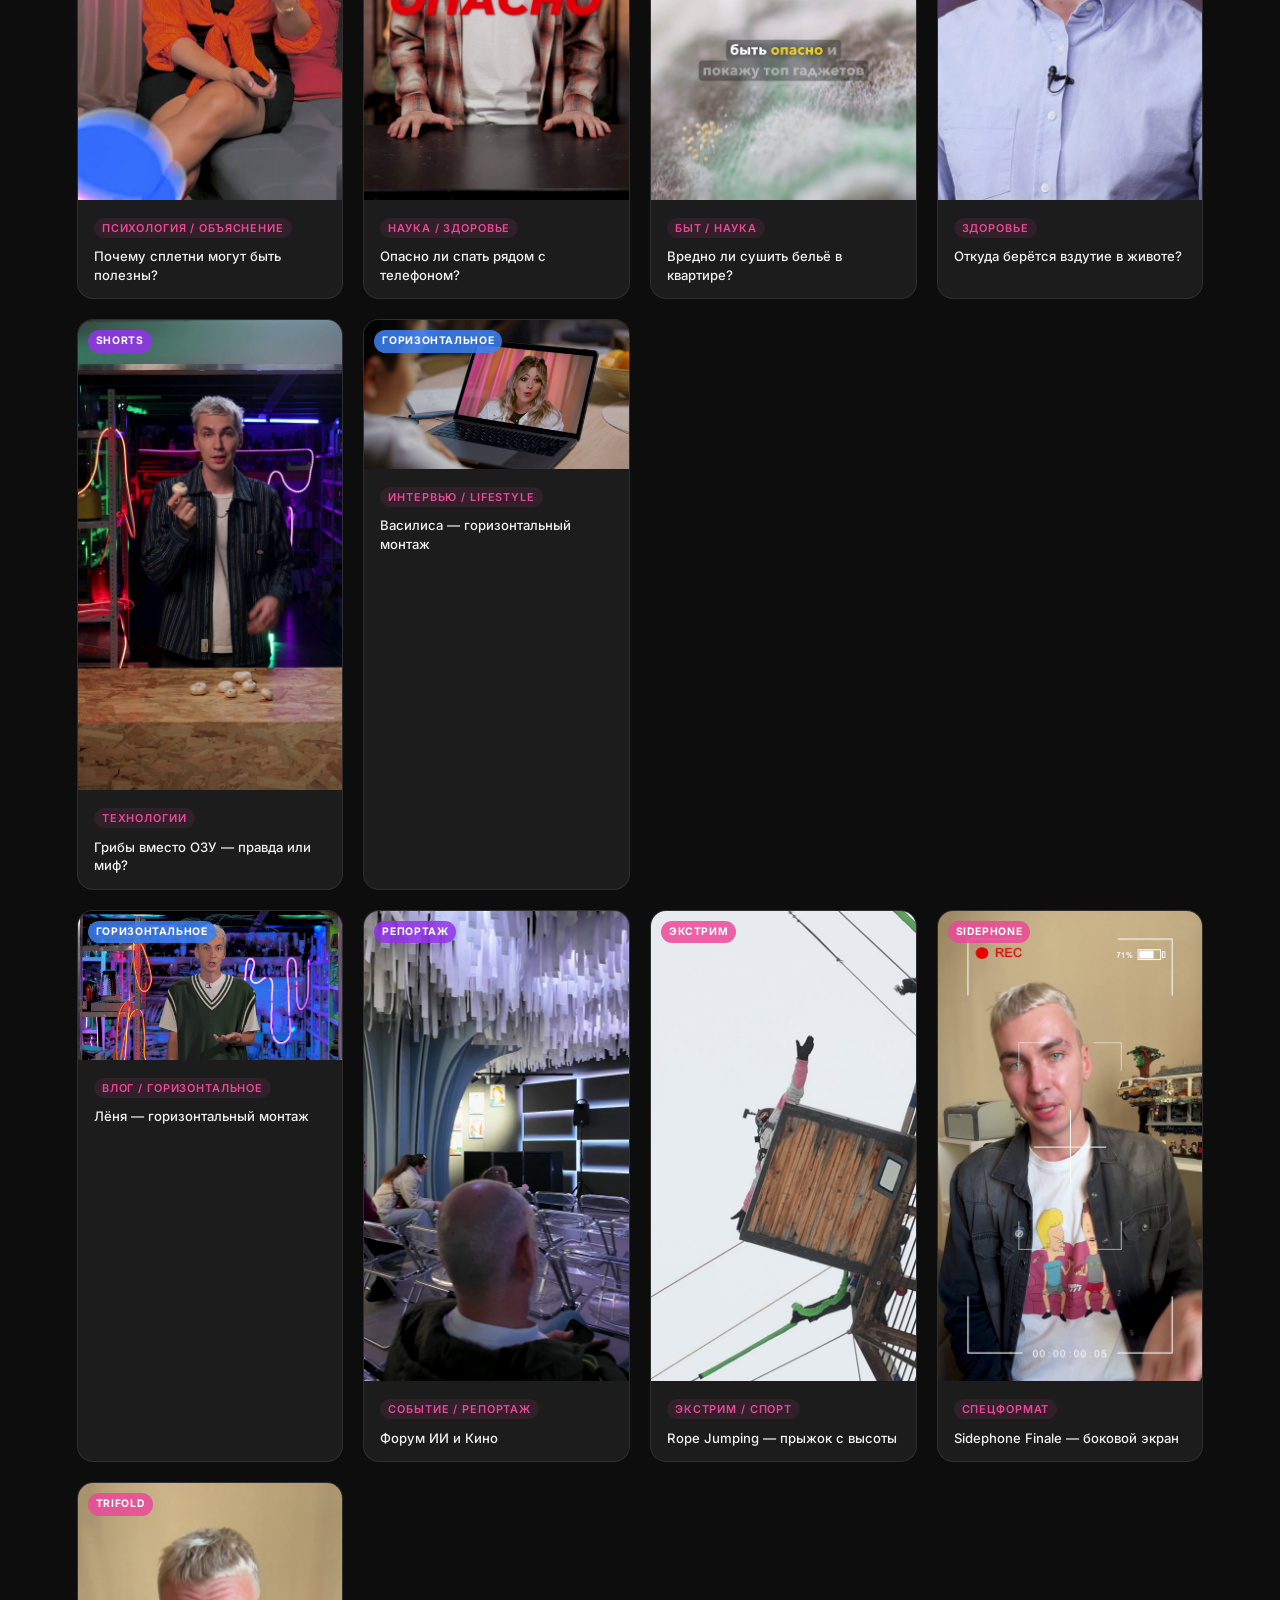
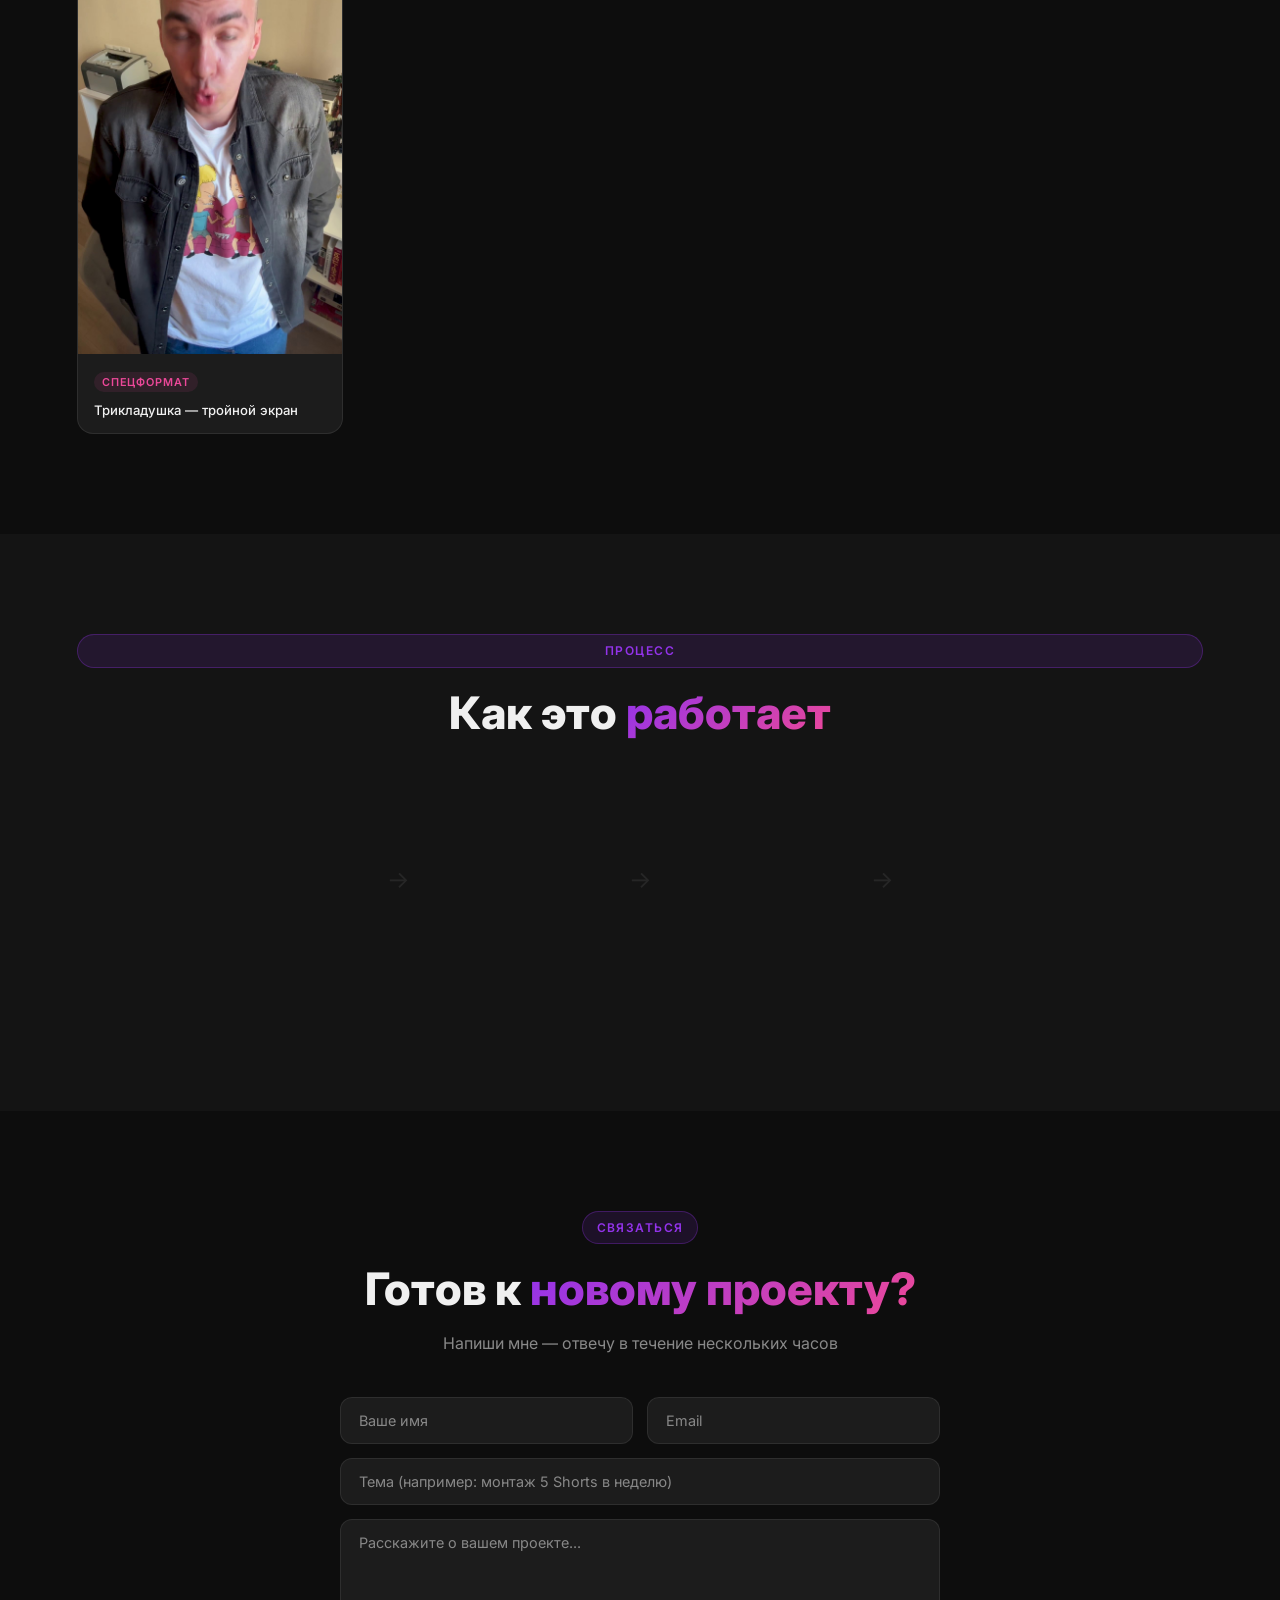
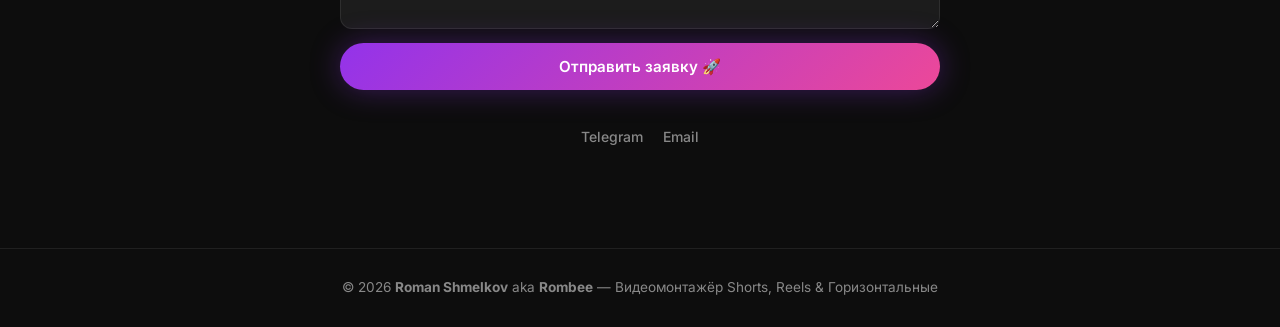
==== commit e81404fb: "Add AI YouTube episode opener to portfolio Co-Authored-By: Claude Opus 5.5 (1M context) <noreply@ant" ====
--- a/index.html
+++ b/index.html
@@ -552,6 +552,20 @@
         </div>
       </div>
 
+      <div class="portfolio-card fade-in" data-type="horizontal talking-head" data-video="videos/ostro_ai_intro.mp4">
+        <div class="portfolio-card__thumb portfolio-card__thumb--wide">
+          <img src="thumbnails/thumb_ostro_ai_intro.jpg" alt="Год тестил заработок на ИИ" />
+          <div class="portfolio-card__overlay">
+            <span class="overlay-play">▶</span>
+          </div>
+          <span class="card-format card-format--horizontal">Горизонтальное</span>
+        </div>
+        <div class="portfolio-card__info">
+          <span class="portfolio-card__tag">YouTube / Нейросети</span>
+          <p>«Год тестил заработок на ИИ» — вступление выпуска</p>
+        </div>
+      </div>
+
       <div class="portfolio-card fade-in" data-type="horizontal talking-head" data-video="videos/dasha.mp4">
         <div class="portfolio-card__thumb portfolio-card__thumb--wide">
           <img src="thumbnails/thumb_dasha.jpg" alt="Dasha" />
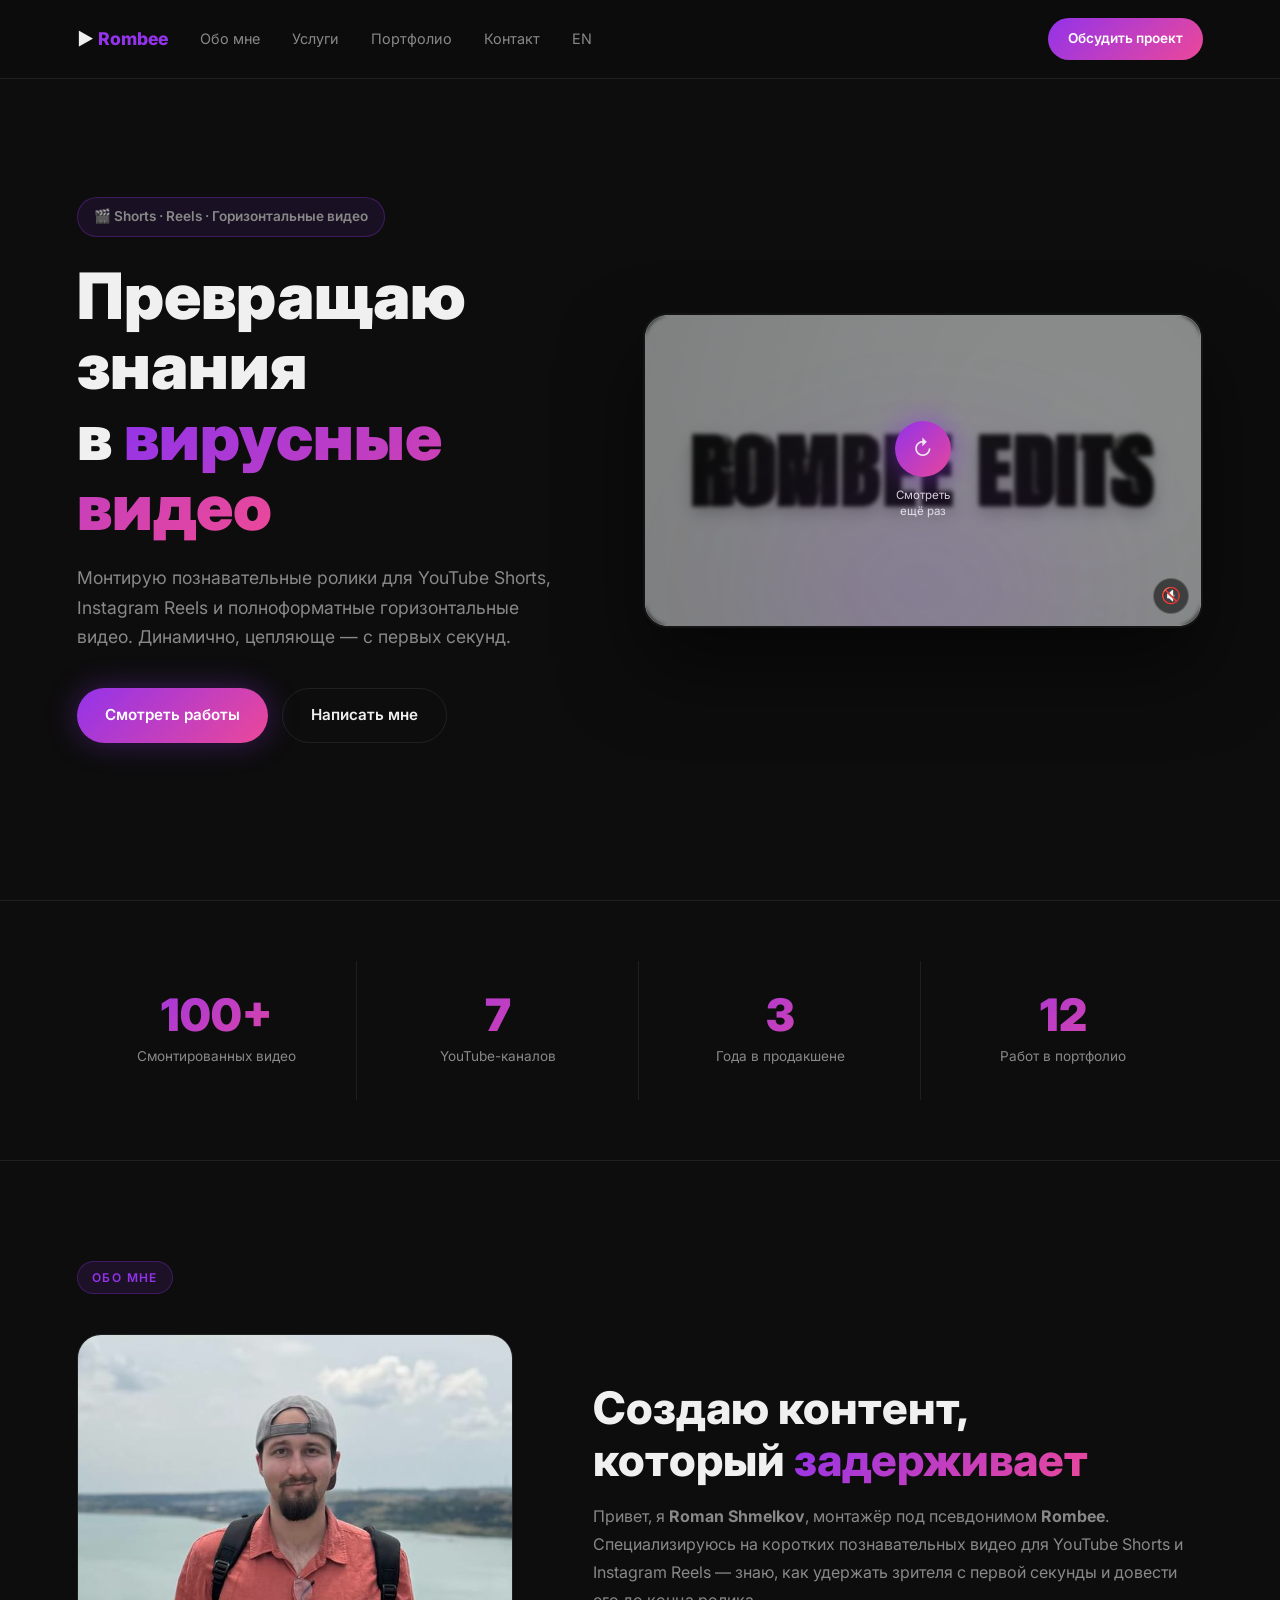
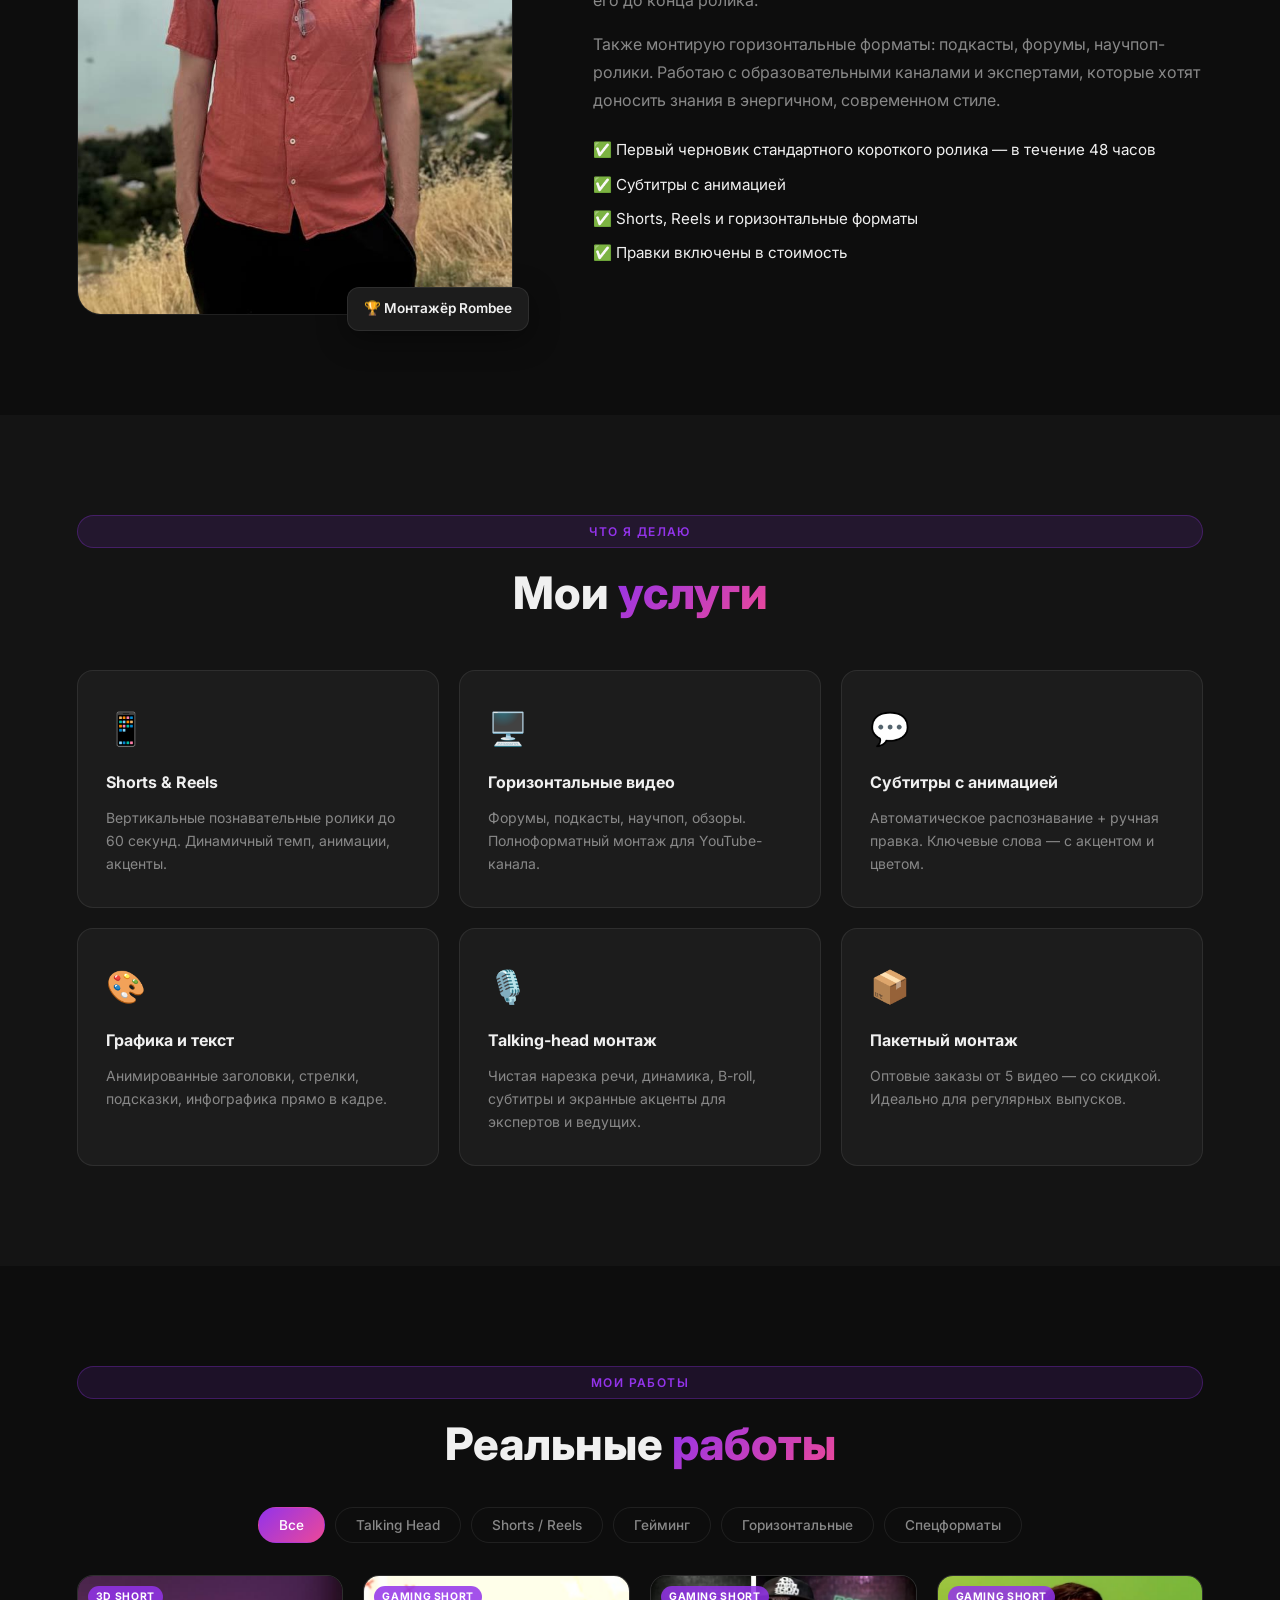
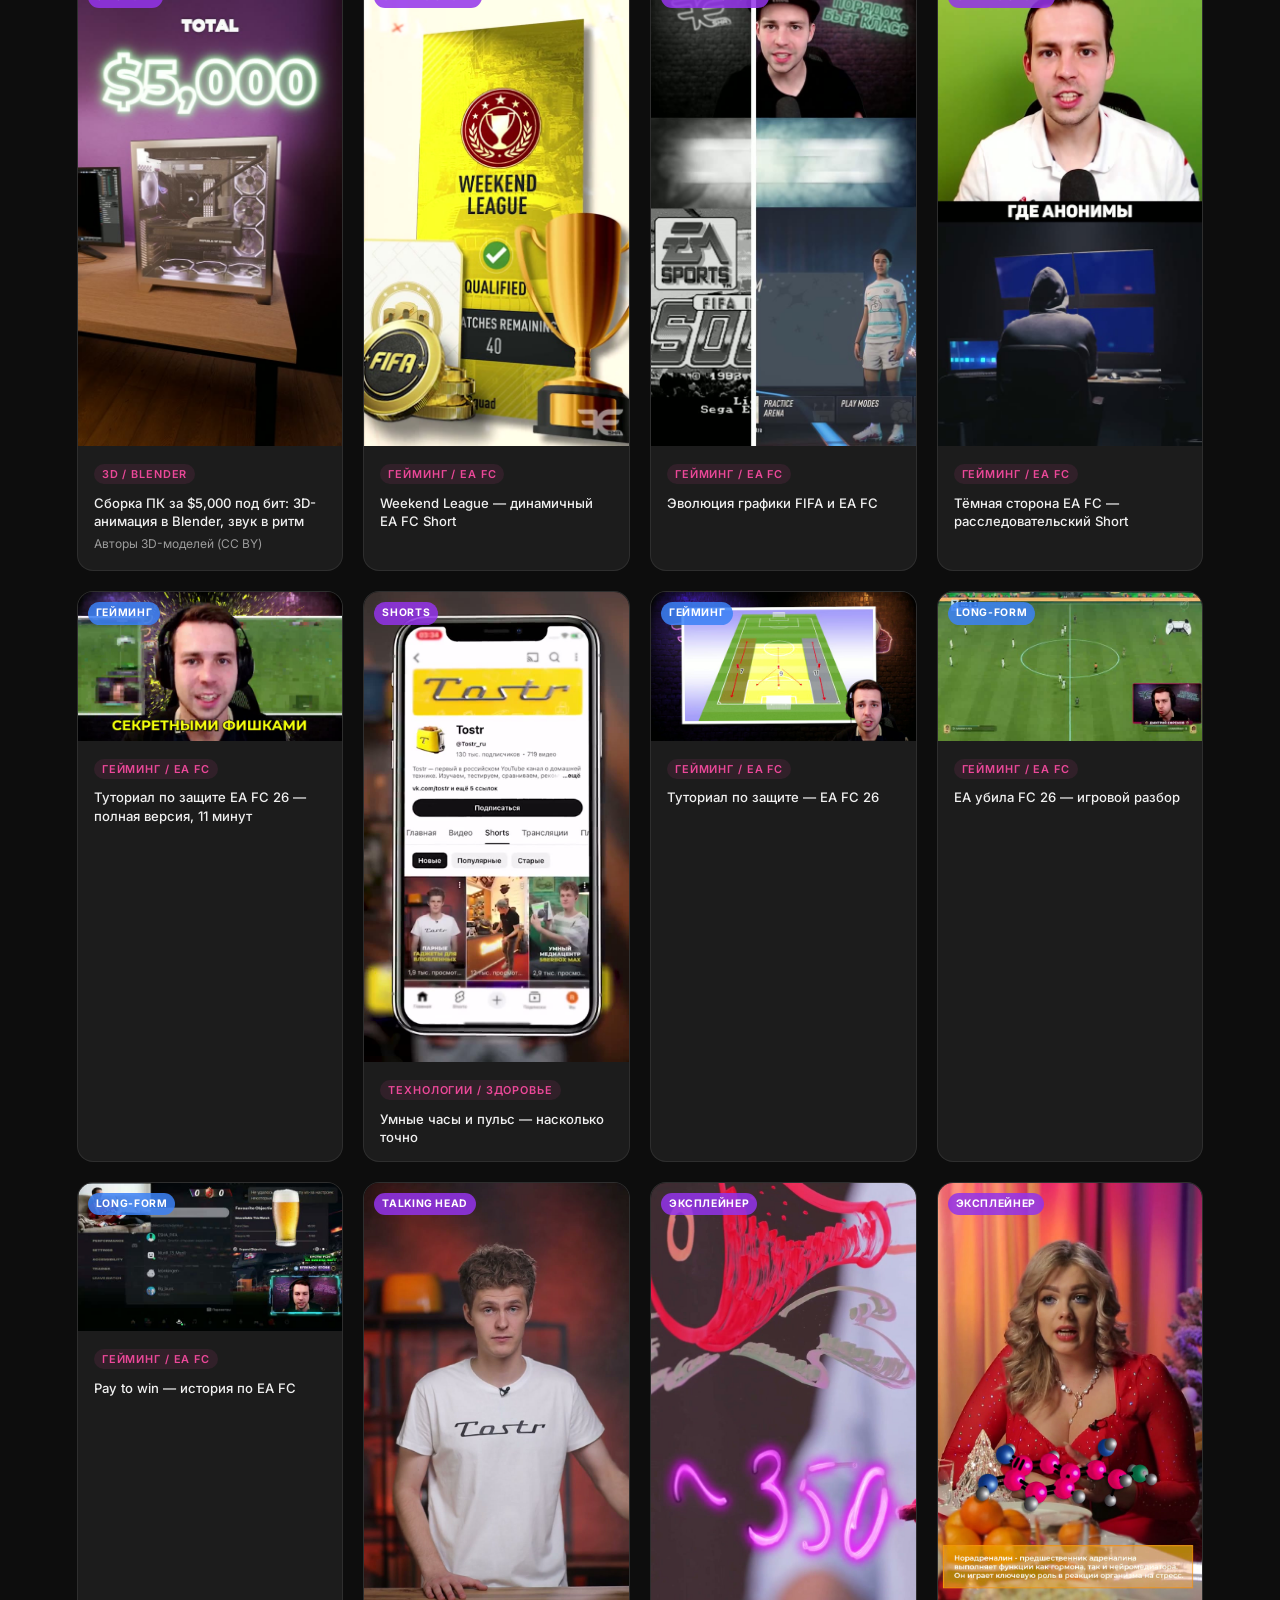
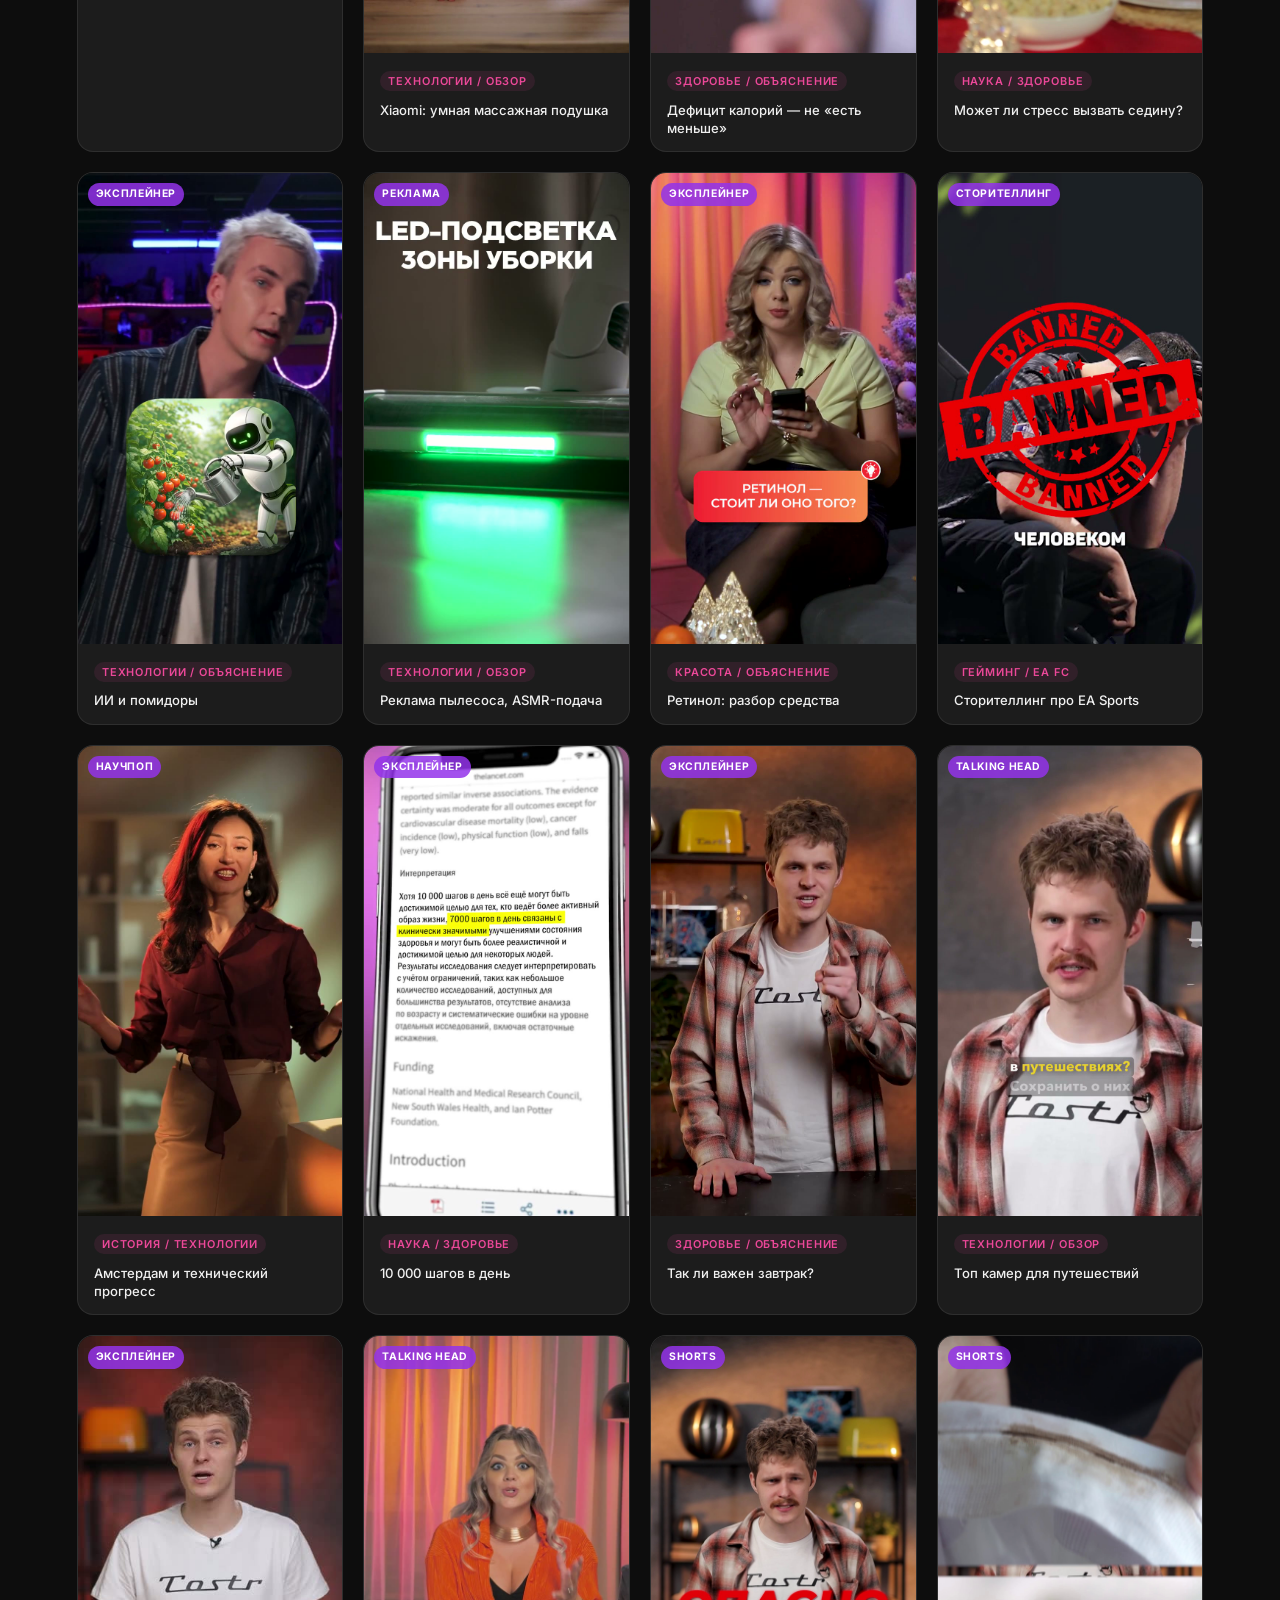
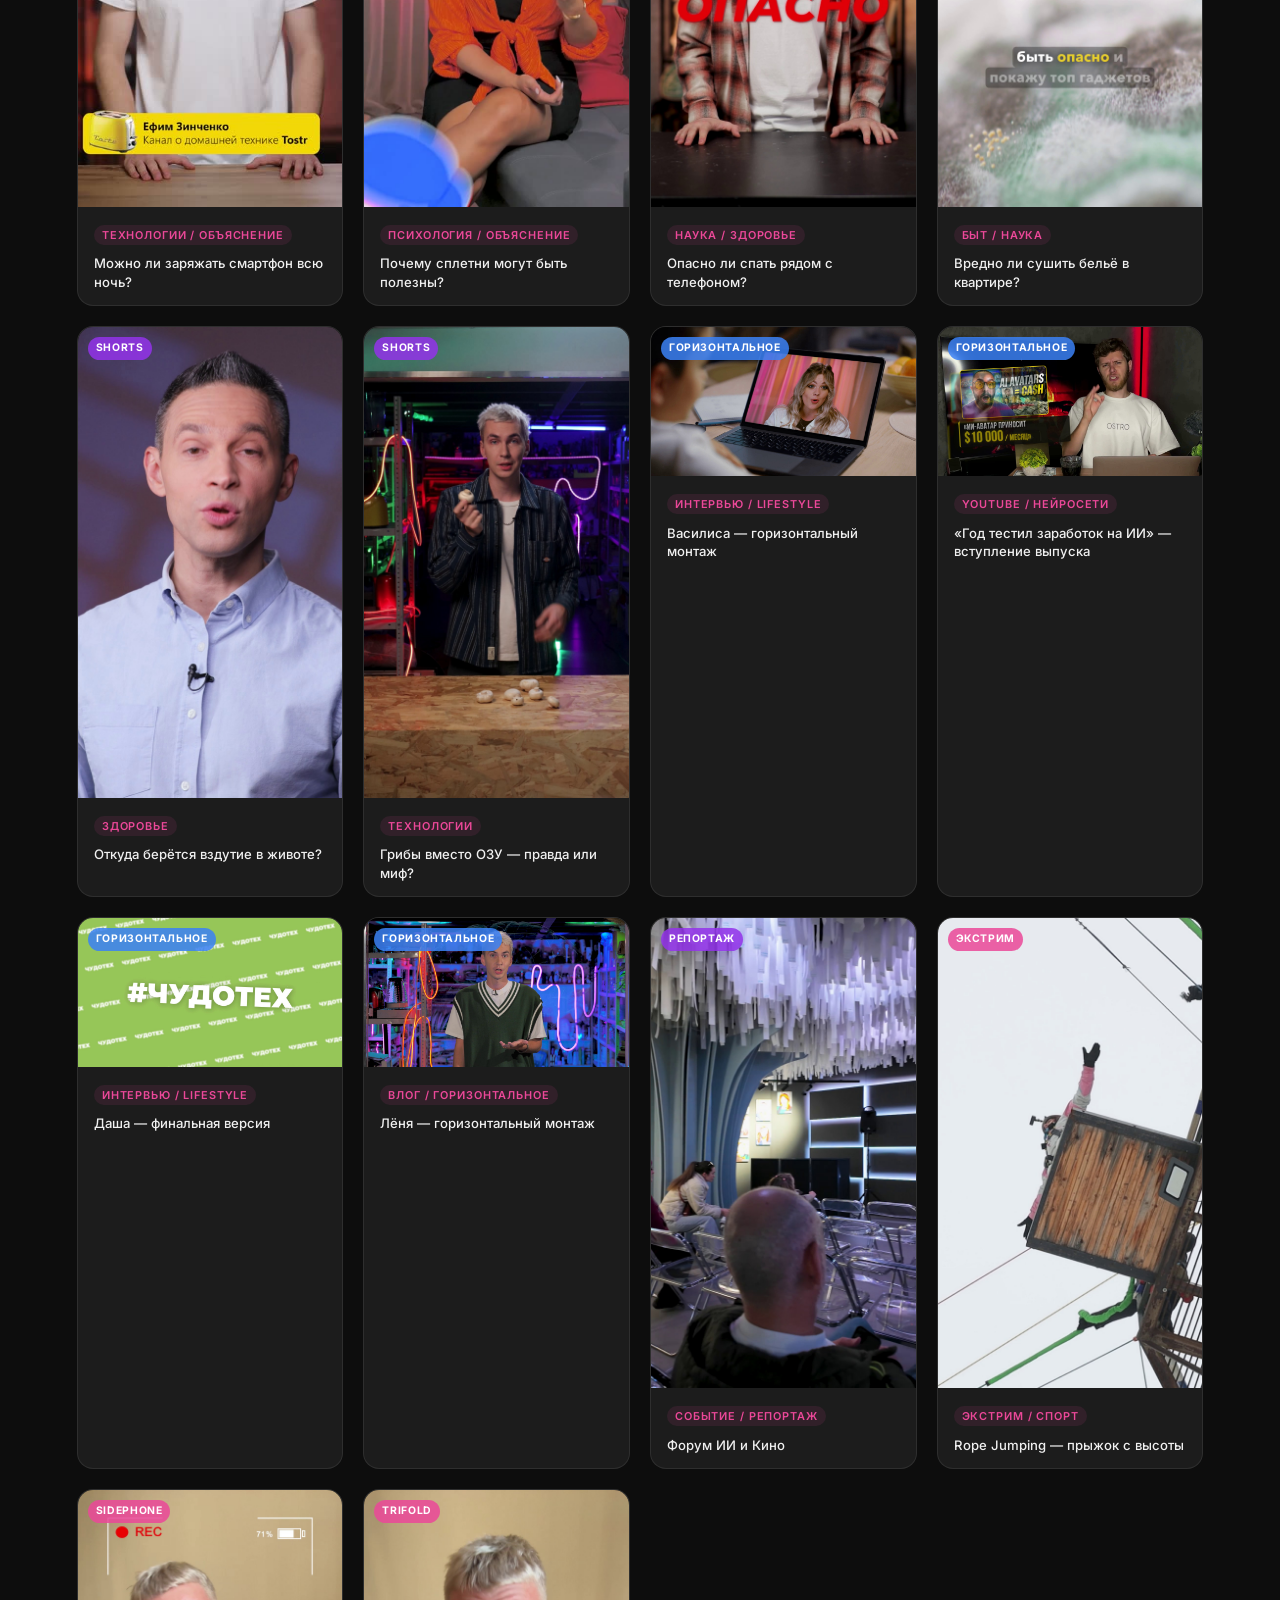
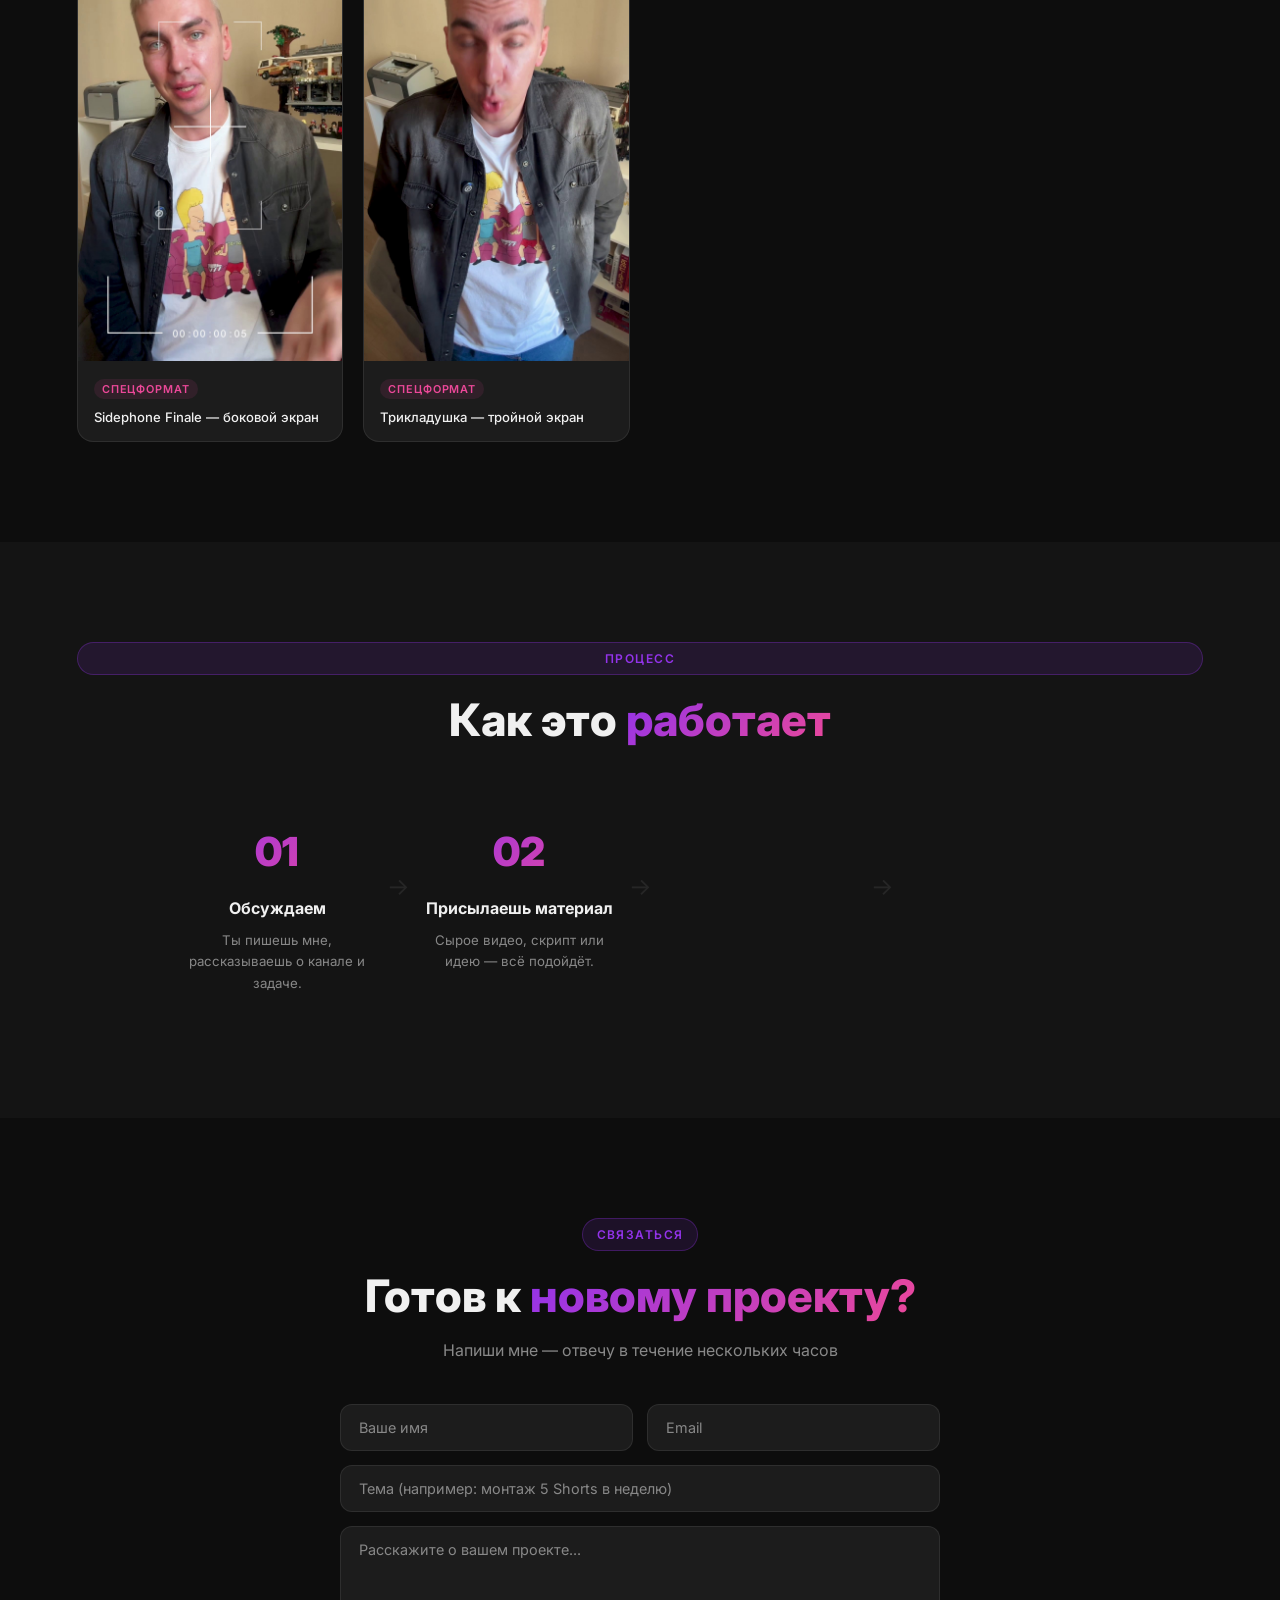
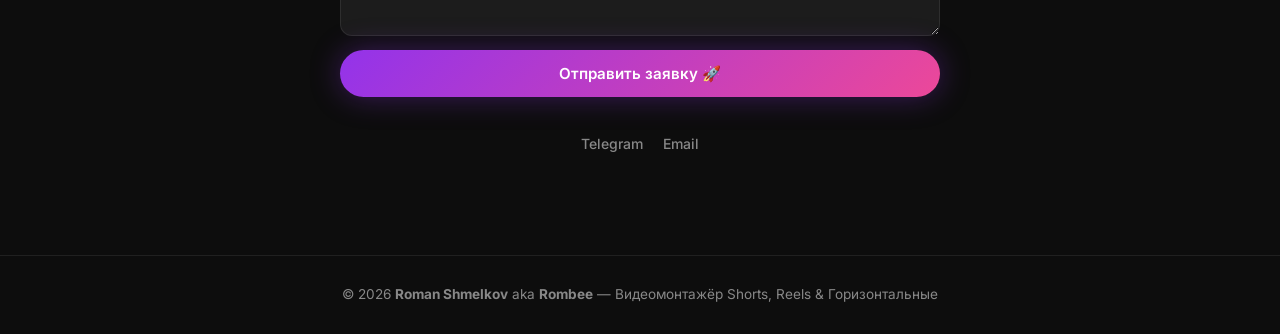
==== commit 10a0163e: "Add 3D PC build short to portfolio Co-Authored-By: Claude Opus 5.5 <noreply@anthropic.com>" ====
--- a/index.html
+++ b/index.html
@@ -188,6 +188,21 @@
 
     <div class="portfolio__grid" id="portfolioGrid">
 
+      <div class="portfolio-card fade-in" data-type="shorts special" data-video="videos/pc_5000_3d.mp4">
+        <div class="portfolio-card__thumb">
+          <img src="thumbnails/thumb_pc_5000_3d.jpg" alt="Сборка ПК за $5,000 — 3D-анимация" />
+          <div class="portfolio-card__overlay">
+            <span class="overlay-play">▶</span>
+          </div>
+          <span class="card-format card-format--vertical">3D Short</span>
+        </div>
+        <div class="portfolio-card__info">
+          <span class="portfolio-card__tag">3D / Blender</span>
+          <p>Сборка ПК за $5,000 под бит: 3D-анимация в Blender, звук в ритм</p>
+          <a href="credits/pc_5000_3d.txt" target="_blank" rel="noopener" style="font-size:12px;opacity:.6">Авторы 3D-моделей (CC BY)</a>
+        </div>
+      </div>
+
       <div class="portfolio-card fade-in" data-type="shorts gaming talking-head" data-video="videos/eafc_weekend_league.mp4">
         <div class="portfolio-card__thumb">
           <img src="thumbnails/thumb_eafc_weekend_league.jpg" alt="Weekend League в EA FC" />
